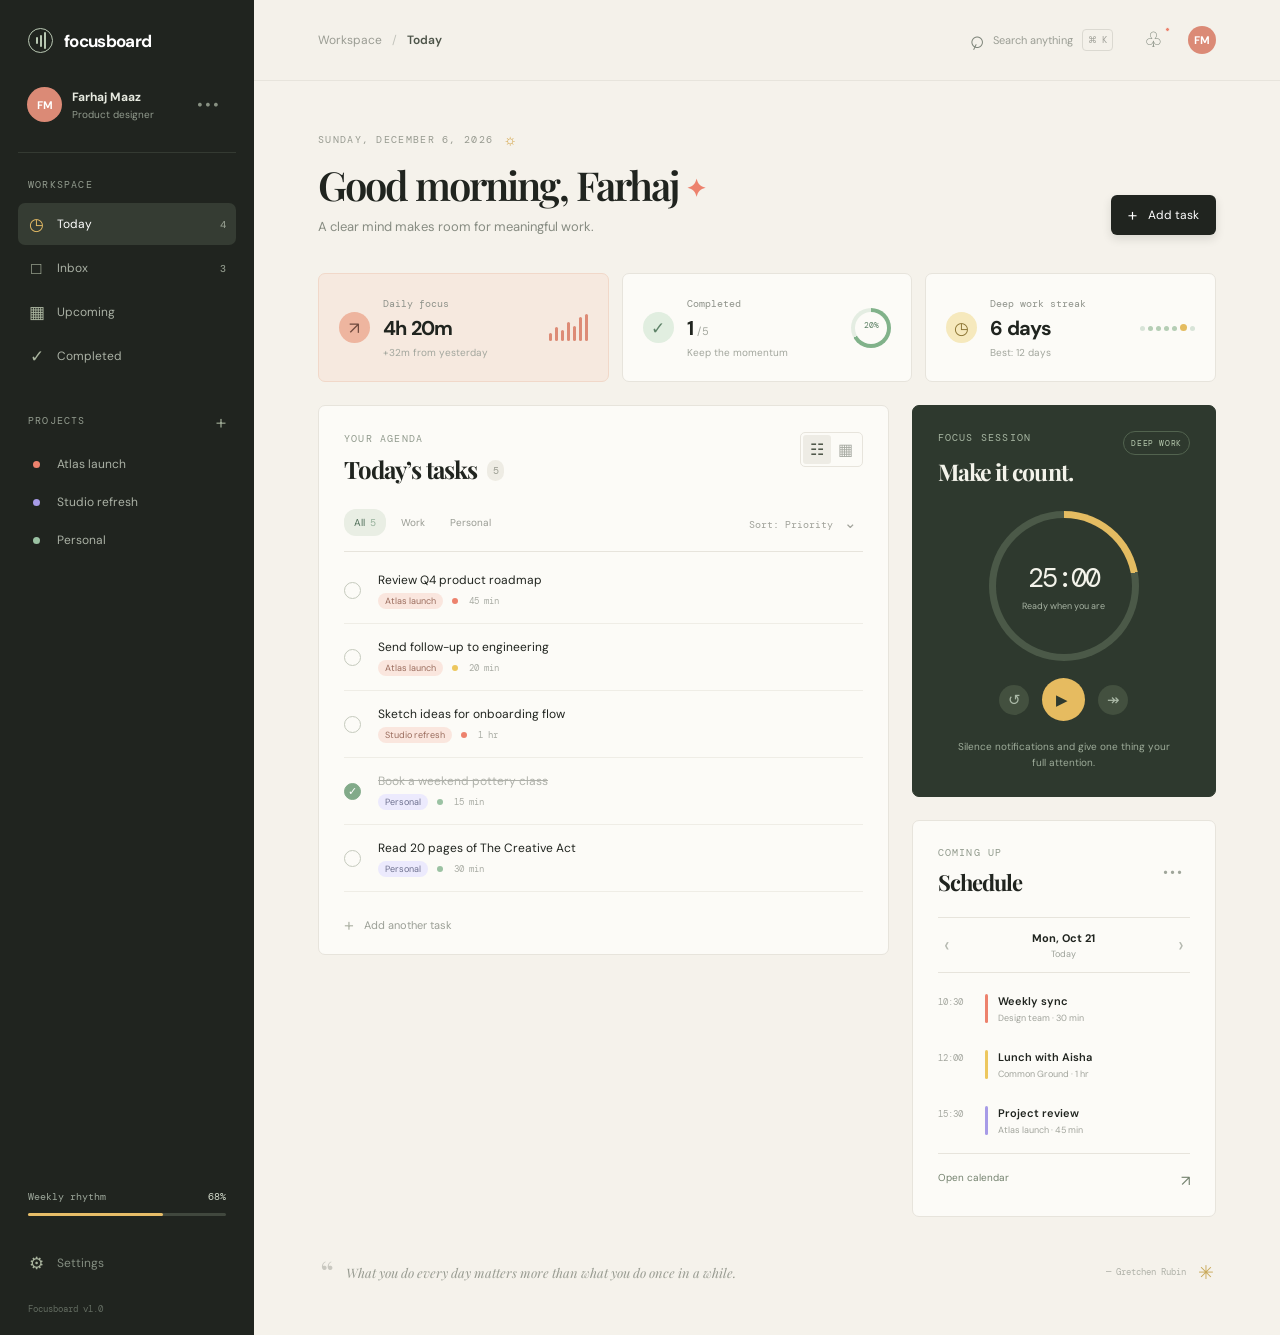
==== index.html @ 9047911c "Build Focusboard productivity dashboard" ====
<!doctype html>
<html lang="en">
  <head>
    <meta charset="UTF-8" />
    <meta name="viewport" content="width=device-width, initial-scale=1.0" />
    <meta name="theme-color" content="#f4f1ea" />
    <meta name="description" content="Focusboard — a calm, considered workspace for your day." />
    <title>Focusboard — Make space for good work</title>
    <link rel="preconnect" href="https://fonts.googleapis.com" />
    <link rel="preconnect" href="https://fonts.gstatic.com" crossorigin />
    <link href="https://fonts.googleapis.com/css2?family=DM+Mono:wght@400;500&family=DM+Sans:wght@400;500;600;700&family=Playfair+Display:wght@600;700&display=swap" rel="stylesheet" />
    <link rel="stylesheet" href="styles.css" />
  </head>
  <body>
    <div class="app-shell">
      <aside class="sidebar">
        <a class="brand" href="#today" aria-label="Focusboard home">
          <span class="brand-mark"><i></i><i></i><i></i></span>
          <span>focusboard</span>
        </a>

        <div class="profile-card">
          <div class="avatar">FM</div>
          <div>
            <strong>Farhaj Maaz</strong>
            <span>Product designer</span>
          </div>
          <button class="icon-button" aria-label="Open profile menu">•••</button>
        </div>

        <nav class="primary-nav" aria-label="Main navigation">
          <p class="eyebrow">Workspace</p>
          <a class="nav-link active" href="#today" data-view="today"><span class="nav-icon">◷</span> Today <b>5</b></a>
          <a class="nav-link" href="#inbox" data-view="inbox"><span class="nav-icon">□</span> Inbox <b>3</b></a>
          <a class="nav-link" href="#upcoming" data-view="upcoming"><span class="nav-icon">▦</span> Upcoming</a>
          <a class="nav-link" href="#completed" data-view="completed"><span class="nav-icon">✓</span> Completed</a>
        </nav>

        <nav class="primary-nav projects" aria-label="Projects">
          <div class="nav-heading"><p class="eyebrow">Projects</p><button class="text-button" id="new-project" aria-label="Add project">+</button></div>
          <a class="nav-link" href="#project/atlas"><span class="project-dot coral"></span> Atlas launch</a>
          <a class="nav-link" href="#project/studio"><span class="project-dot violet"></span> Studio refresh</a>
          <a class="nav-link" href="#project/personal"><span class="project-dot green"></span> Personal</a>
        </nav>

        <div class="sidebar-footer">
          <div class="weekly-progress"><span><span>Weekly rhythm</span><strong>68%</strong></span><div class="progress-track"><i style="width:68%"></i></div></div>
          <a class="nav-link muted-link" href="#settings"><span class="nav-icon">⚙</span> Settings</a>
          <span class="version">Focusboard v1.0</span>
        </div>
      </aside>

      <main class="main-content">
        <header class="topbar">
          <div class="breadcrumb"><span>Workspace</span><span class="slash">/</span><strong id="view-label">Today</strong></div>
          <div class="top-actions">
            <button class="search-trigger" id="search-trigger"><span>⌕</span><span class="search-label">Search anything</span><kbd>⌘ K</kbd></button>
            <button class="notification-button" aria-label="Notifications"><span class="notification-dot"></span>♧</button>
            <div class="mini-avatar">FM</div>
          </div>
        </header>

        <div class="content-wrap" id="today">
          <section class="welcome-row">
            <div>
              <p class="date-line" id="date-line">MONDAY, OCTOBER 21, 2024 <span class="sun">☼</span></p>
              <h1 id="greeting">Good morning, Farhaj<span class="wave">✦</span></h1>
              <p class="lede">A clear mind makes room for meaningful work.</p>
            </div>
            <button class="primary-button" id="add-task"><span>+</span> Add task</button>
          </section>

          <section class="stats-grid" aria-label="Daily overview">
            <article class="stat-card accent-card"><div class="stat-icon">↗</div><div><span>Daily focus</span><strong>4h 20m</strong><small>+32m from yesterday</small></div><div class="sparkline" aria-hidden="true"><i></i><i></i><i></i><i></i><i></i><i></i><i></i></div></article>
            <article class="stat-card"><div class="stat-icon soft">✓</div><div><span>Completed</span><strong id="completed-count">8 <em>/ 12</em></strong><small>Keep the momentum</small></div><div class="circle-progress"><span id="completion-percent">67%</span></div></article>
            <article class="stat-card"><div class="stat-icon soft yellow">◷</div><div><span>Deep work streak</span><strong>6 days</strong><small>Best: 12 days</small></div><div class="streak-dots"><i></i><i></i><i></i><i></i><i></i><i class="today-dot"></i><i></i></div></article>
          </section>

          <div class="dashboard-grid">
            <section class="tasks-section panel" aria-labelledby="tasks-title">
              <div class="section-heading"><div><p class="eyebrow">Your agenda</p><h2 id="tasks-title">Today’s tasks <span id="task-total">5</span></h2></div><div class="view-switcher"><button class="view-button active" aria-label="List view">☷</button><button class="view-button" aria-label="Board view">▦</button></div></div>
              <div class="task-toolbar"><div class="filter-pills"><button class="filter-pill active" data-filter="all">All <span>5</span></button><button class="filter-pill" data-filter="work">Work</button><button class="filter-pill" data-filter="personal">Personal</button></div><button class="sort-button" id="sort-tasks">Sort: Priority <span>⌄</span></button></div>
              <div class="task-list" id="task-list"></div>
              <button class="add-inline" id="add-inline"><span>+</span> Add another task</button>
            </section>

            <aside class="right-rail">
              <section class="focus-card panel">
                <div class="focus-top"><div><p class="eyebrow">Focus session</p><h2>Make it count.</h2></div><span class="focus-badge">Deep work</span></div>
                <div class="timer-ring"><div class="timer-inner"><strong id="timer-display">25:00</strong><span id="timer-status">Ready when you are</span></div></div>
                <div class="timer-controls"><button class="timer-button" id="reset-timer" aria-label="Reset timer">↺</button><button class="timer-button play" id="start-timer" aria-label="Start focus session">▶</button><button class="timer-button" id="skip-timer" aria-label="Skip session">↠</button></div>
                <p class="focus-note">Silence notifications and give one thing your full attention.</p>
              </section>

              <section class="schedule-card panel"><div class="section-heading compact"><div><p class="eyebrow">Coming up</p><h2>Schedule</h2></div><button class="more-button" aria-label="More schedule options">•••</button></div><div class="schedule-date"><button aria-label="Previous day">‹</button><div><strong>Mon, Oct 21</strong><span>Today</span></div><button aria-label="Next day">›</button></div><div class="schedule-list"><div class="schedule-item"><span class="time">10:30</span><div class="schedule-line coral-line"></div><div><strong>Weekly sync</strong><span>Design team · 30 min</span></div></div><div class="schedule-item"><span class="time">12:00</span><div class="schedule-line yellow-line"></div><div><strong>Lunch with Aisha</strong><span>Common Ground · 1 hr</span></div></div><div class="schedule-item"><span class="time">15:30</span><div class="schedule-line violet-line"></div><div><strong>Project review</strong><span>Atlas launch · 45 min</span></div></div></div><button class="calendar-link" id="open-calendar">Open calendar <span>↗</span></button></section>
            </aside>
          </div>

          <section class="quote-strip"><span class="quote-mark">“</span><p>What you do every day matters more than what you do once in a while.</p><span class="quote-author">— Gretchen Rubin</span><span class="quote-leaf">✳</span></section>
        </div>
      </main>
    </div>

    <div class="modal-backdrop" id="task-modal" aria-hidden="true"><div class="modal" role="dialog" aria-modal="true" aria-labelledby="modal-title"><button class="close-modal" id="close-modal" aria-label="Close">×</button><p class="eyebrow">New item</p><h2 id="modal-title">Add a task to your day.</h2><form id="task-form"><label>Task name<input id="task-name" name="name" placeholder="What needs your attention?" required maxlength="80" /></label><div class="form-row"><label>Project<select id="task-project" name="project"><option value="work">Work</option><option value="personal">Personal</option></select></label><label>Priority<select id="task-priority" name="priority"><option value="high">High</option><option value="medium" selected>Medium</option><option value="low">Low</option></select></label></div><label>Time estimate<select id="task-time" name="time"><option value="15 min">15 min</option><option value="30 min" selected>30 min</option><option value="1 hr">1 hr</option><option value="2 hr">2 hr</option></select></label><button class="primary-button full-width" type="submit">Add to today <span>→</span></button></form></div></div>
    <div class="toast" id="toast" role="status"></div>
    <script src="app.js"></script>
  </body>
</html>
---- styles.css ----
:root{--ink:#20241f;--muted:#7d8278;--muted-dark:#626a5f;--paper:#f5f2eb;--panel:#fcfbf7;--line:#e7e4dc;--coral:#ed826d;--coral-deep:#d86d5b;--yellow:#edc75e;--violet:#a79be7;--green:#9bc2a3;--shadow:0 20px 55px rgba(56,52,42,.06);--sans:'DM Sans',sans-serif;--mono:'DM Mono',monospace;--serif:'Playfair Display',serif}*{box-sizing:border-box}html{scroll-behavior:smooth}body{margin:0;background:var(--paper);color:var(--ink);font-family:var(--sans);font-size:14px}button,a,input,select{font:inherit}button{border:0;cursor:pointer;color:inherit}a{text-decoration:none;color:inherit}.app-shell{display:flex;min-height:100vh}.sidebar{width:254px;flex-shrink:0;background:#20241f;color:#e8ebe1;padding:28px 18px 20px;display:flex;flex-direction:column;min-height:100vh}.brand{display:flex;align-items:center;gap:11px;color:#fff;font-weight:700;font-size:17px;letter-spacing:-.04em;padding:0 10px;margin-bottom:34px}.brand-mark{width:25px;height:25px;border:1.5px solid #b8c7b2;border-radius:50%;display:flex;align-items:center;justify-content:center;gap:2px}.brand-mark i{display:block;width:2px;border-radius:2px;background:#b8c7b2}.brand-mark i:nth-child(1){height:7px}.brand-mark i:nth-child(2){height:12px}.brand-mark i:nth-child(3){height:17px}.profile-card{display:flex;align-items:center;gap:10px;padding:0 9px 30px;border-bottom:1px solid #343a32}.avatar,.mini-avatar{display:grid;place-items:center;border-radius:50%;background:#db8a76;color:#fff;font-size:11px;font-weight:700}.avatar{width:35px;height:35px}.profile-card strong{display:block;font-size:12px}.profile-card span{display:block;color:#929b8e;font-size:10px;margin-top:3px}.icon-button{margin-left:auto;background:none;color:#889182;font-size:16px;letter-spacing:2px;padding:6px}.primary-nav{padding:25px 0 0}.eyebrow{font-family:var(--mono);font-size:10px;letter-spacing:.12em;text-transform:uppercase;color:#929b8e;margin:0 10px 12px}.nav-link{display:flex;align-items:center;gap:12px;color:#aab1a5;font-size:12px;padding:10px 10px;border-radius:7px;margin:2px 0}.nav-link:hover{background:#2b302a;color:#fff}.nav-link.active{color:#fff;background:#353c33}.nav-link b{font-size:10px;font-weight:500;margin-left:auto;color:#939c8e}.nav-icon{width:17px;text-align:center;color:#aab59f;font-size:17px}.nav-link.active .nav-icon{color:#e5bb65}.projects{padding-top:30px}.nav-heading{display:flex;align-items:center;justify-content:space-between}.nav-heading .eyebrow{margin-bottom:12px}.text-button{background:none;color:#99a691;font-size:20px;font-weight:300;padding:0 10px 9px}.project-dot{width:7px;height:7px;border-radius:50%;margin:0 5px;display:block}.coral{background:var(--coral)}.violet{background:var(--violet)}.green{background:var(--green)}.sidebar-footer{margin-top:auto}.weekly-progress{padding:17px 10px 24px}.weekly-progress>span{display:flex;justify-content:space-between;color:#9ca69a;font-family:var(--mono);font-size:10px;margin-bottom:10px}.weekly-progress strong{color:#d5ddcd;font-weight:400}.progress-track{height:3px;background:#41483e;border-radius:3px}.progress-track i{height:100%;display:block;background:#e7bd68;border-radius:3px}.muted-link{color:#838d80}.version{display:block;color:#636c61;font-family:var(--mono);font-size:9px;padding:17px 10px 0}.main-content{flex:1;min-width:0}.topbar{height:81px;display:flex;justify-content:space-between;align-items:center;padding:0 clamp(28px,5vw,74px);border-bottom:1px solid var(--line);background:rgba(245,242,235,.82)}.breadcrumb{font-size:12px;color:#9a9c93}.breadcrumb strong{color:#4d5449;font-weight:600}.slash{margin:0 10px;color:#c2c3bb}.top-actions{display:flex;gap:19px;align-items:center}.search-trigger{display:flex;align-items:center;gap:9px;background:transparent;color:#9b9e95;font-size:11px}.search-trigger>span:first-child{font-size:25px;line-height:0;transform:rotate(-20deg);color:#7d8479}.search-label{font-size:11px}.search-trigger kbd{font-family:var(--mono);font-size:9px;border:1px solid #dbd9d1;padding:4px 5px;border-radius:4px;color:#a0a199}.notification-button{font-size:21px;line-height:1;background:none;position:relative;color:#7b8478}.notification-dot{width:5px;height:5px;border-radius:50%;background:var(--coral);position:absolute;right:-1px;top:-2px;border:1px solid var(--paper)}.mini-avatar{width:28px;height:28px}.content-wrap{max-width:1280px;padding:48px clamp(28px,5vw,74px) 40px;margin:0 auto}.welcome-row{display:flex;justify-content:space-between;align-items:flex-end;margin-bottom:38px}.date-line{font-family:var(--mono);font-size:10px;letter-spacing:.13em;color:#989b91;margin:0 0 13px}.sun{font-size:16px;color:#d7ac57;vertical-align:-2px;margin-left:5px}.welcome-row h1{font-family:var(--serif);font-size:40px;line-height:1.1;letter-spacing:-.05em;margin:0;font-weight:600}.wave{font-family:var(--sans);font-size:24px;color:var(--coral);margin-left:8px;vertical-align:4px}.lede{font-size:13px;color:#878c82;margin:11px 0 0}.primary-button{display:flex;gap:11px;align-items:center;background:var(--ink);color:#fff;padding:12px 17px;border-radius:6px;font-size:12px;box-shadow:0 4px 10px rgba(32,36,31,.13);transition:transform .2s,background .2s}.primary-button:hover{background:#414a3d;transform:translateY(-1px)}.primary-button>span{font-size:18px;font-weight:300;line-height:10px}.stats-grid{display:grid;grid-template-columns:repeat(3,1fr);gap:13px;margin-bottom:23px}.stat-card{position:relative;display:flex;gap:13px;align-items:center;background:var(--panel);border:1px solid var(--line);min-height:109px;padding:20px;border-radius:7px;overflow:hidden}.accent-card{background:#f6e9df;border-color:#f1d8c9}.stat-icon{width:31px;height:31px;flex-shrink:0;display:grid;place-items:center;background:#eeb59f;border-radius:50%;font-size:17px;color:#714b3f}.stat-icon.soft{background:#e1eee0;color:#5e8368}.stat-icon.yellow{background:#f6e9bd;color:#8b7433}.stat-card span{display:block;font-family:var(--mono);font-size:10px;color:#8f938b;margin-bottom:5px}.stat-card strong{font-size:20px;letter-spacing:-.04em;display:block}.stat-card strong em{font-style:normal;font-size:11px;color:#a2a69d;font-weight:400}.stat-card small{display:block;font-size:10px;color:#a2a69d;margin-top:5px}.sparkline{display:flex;gap:3px;align-items:flex-end;height:27px;margin-left:auto}.sparkline i{width:3px;border-radius:4px;background:#dd8b76}.sparkline i:nth-child(1){height:8px}.sparkline i:nth-child(2){height:14px}.sparkline i:nth-child(3){height:11px}.sparkline i:nth-child(4){height:19px}.sparkline i:nth-child(5){height:15px}.sparkline i:nth-child(6){height:24px}.sparkline i:nth-child(7){height:27px}.circle-progress{margin-left:auto;width:40px;height:40px;border-radius:50%;background:conic-gradient(#81b28a 0 67%,#e4ede2 67%);display:grid;place-items:center}.circle-progress:after{content:'';width:32px;height:32px;position:absolute;background:var(--panel);border-radius:50%}.circle-progress span{font-family:var(--mono);font-size:8px;z-index:1;color:#5d8165}.streak-dots{display:flex;gap:3px;align-items:flex-end;margin-left:auto}.streak-dots i{width:5px;height:5px;background:#d8e4d8;border-radius:50%}.streak-dots i:nth-child(2),.streak-dots i:nth-child(3),.streak-dots i:nth-child(4),.streak-dots i:nth-child(5){background:#b5ceb5}.streak-dots .today-dot{width:7px;height:7px;background:#e4bc60}.dashboard-grid{display:grid;grid-template-columns:minmax(0,1.5fr) minmax(280px,.8fr);gap:23px;align-items:start}.panel{background:var(--panel);border:1px solid var(--line);border-radius:7px}.tasks-section{padding:26px 25px 17px}.section-heading{display:flex;align-items:flex-start;justify-content:space-between}.section-heading h2{font-family:var(--serif);font-size:24px;letter-spacing:-.04em;margin:0}.section-heading h2 span{font-family:var(--mono);font-size:10px;vertical-align:5px;background:#eeece4;border-radius:10px;padding:4px 6px;color:#9a9c91;font-weight:400;margin-left:4px}.section-heading .eyebrow{margin-left:0;margin-bottom:8px}.view-switcher{display:flex;border:1px solid var(--line);border-radius:5px;padding:2px}.view-button{font-size:16px;color:#a7aaa2;background:transparent;padding:4px 7px;border-radius:3px}.view-button.active{background:#eeece5;color:#50584b}.task-toolbar{display:flex;justify-content:space-between;align-items:center;padding:24px 0 15px;border-bottom:1px solid var(--line)}.filter-pills{display:flex;gap:5px}.filter-pill{font-size:10px;color:#999c94;background:transparent;border:1px solid transparent;border-radius:12px;padding:6px 9px}.filter-pill.active{background:#e9eee4;color:#53715b}.filter-pill span{margin-left:2px;color:#93ae98}.sort-button{background:transparent;color:#a0a29a;font-family:var(--mono);font-size:10px}.sort-button span{font-size:15px;margin-left:5px}.task-list{padding:5px 0}.task-row{display:grid;grid-template-columns:22px minmax(0,1fr) auto;gap:12px;align-items:center;min-height:67px;border-bottom:1px solid #efede6;animation:slide-in .25s ease both}.task-row.is-hidden{display:none}@keyframes slide-in{from{opacity:0;transform:translateY(4px)}to{opacity:1;transform:none}}.check-box{width:17px;height:17px;border:1px solid #c4c9bc;border-radius:50%;background:transparent;display:grid;place-items:center;color:transparent;font-size:11px;padding:0}.check-box:hover{border-color:#86a28b}.task-row.done .check-box{background:#82aa89;border-color:#82aa89;color:#fff}.task-row.done .task-name{text-decoration:line-through;color:#afb1aa}.task-name{font-size:12px;display:block;white-space:nowrap;overflow:hidden;text-overflow:ellipsis}.task-meta{display:flex;gap:9px;margin-top:5px;align-items:center}.task-meta span{font-family:var(--mono);font-size:9px;color:#aaaDA5}.task-meta .tag{font-family:var(--sans);border-radius:8px;padding:2px 7px;color:#9a6c5d;background:#fae6de}.task-meta .tag.personal{color:#6d708e;background:#eceafd}.priority{width:6px;height:6px;border-radius:50%;background:#d3d5cc;margin-right:2px}.priority.high{background:var(--coral)}.priority.medium{background:var(--yellow)}.priority.low{background:var(--green)}.task-arrow{color:#bbbdb5;font-size:17px;opacity:0;transition:opacity .2s}.task-row:hover .task-arrow{opacity:1}.add-inline{display:flex;align-items:center;gap:10px;background:none;color:#9b9f96;font-size:11px;padding:16px 0 0}.add-inline span{font-size:18px;color:#b5b9ad}.right-rail{display:flex;flex-direction:column;gap:23px}.focus-card{background:#2e392e;color:#f3f3ea;border-color:#2e392e;padding:25px}.focus-top{display:flex;justify-content:space-between;align-items:flex-start}.focus-card .eyebrow{color:#a7b6a2;margin-left:0}.focus-card h2{font-family:var(--serif);font-size:23px;letter-spacing:-.04em;margin:0}.focus-badge{font-family:var(--mono);font-size:8px;letter-spacing:.08em;text-transform:uppercase;color:#b6c9ae;border:1px solid #52634f;padding:6px 7px;border-radius:12px}.timer-ring{width:150px;height:150px;margin:24px auto 17px;border-radius:50%;background:conic-gradient(#e4bc62 0 22%,#4b5948 22%);display:grid;place-items:center;position:relative}.timer-ring:after{content:'';width:136px;height:136px;border-radius:50%;background:#2e392e;position:absolute}.timer-inner{position:relative;z-index:1;text-align:center}.timer-inner strong{display:block;font-family:var(--mono);font-size:27px;letter-spacing:-.06em;font-weight:400}.timer-inner span{display:block;color:#a7b3a3;font-size:9px;margin-top:5px}.timer-controls{display:flex;justify-content:center;align-items:center;gap:13px}.timer-button{width:30px;height:30px;border-radius:50%;background:#43503f;color:#abb9a7;font-size:15px}.timer-button.play{width:43px;height:43px;background:#e6bb60;color:#2e392e;font-size:15px;padding-left:3px}.timer-button:hover{background:#5b6d57}.timer-button.play:hover{background:#f2ca70}.focus-note{text-align:center;color:#9eac9a;font-size:10px;line-height:1.6;margin:18px 12px 0}.schedule-card{padding:25px}.section-heading.compact{align-items:center}.section-heading.compact h2{font-size:22px}.more-button{background:none;color:#9fa59a;letter-spacing:2px}.schedule-date{display:flex;justify-content:space-between;align-items:center;border-top:1px solid var(--line);border-bottom:1px solid var(--line);margin:20px 0 5px;padding:12px 0;text-align:center}.schedule-date button{background:none;color:#b5b9b0;font-size:21px}.schedule-date strong{display:block;font-size:11px}.schedule-date span{display:block;color:#9ca199;font-size:9px;margin-top:3px}.schedule-list{padding-top:3px}.schedule-item{display:grid;grid-template-columns:37px 3px 1fr;gap:10px;align-items:start;padding:13px 0}.time{font-family:var(--mono);font-size:9px;color:#a5a8a0;padding-top:2px}.schedule-line{width:3px;height:29px;border-radius:3px}.coral-line{background:var(--coral)}.yellow-line{background:var(--yellow)}.violet-line{background:var(--violet)}.schedule-item strong{display:block;font-size:11px;font-weight:600}.schedule-item span:not(.time){display:block;color:#a1a49c;font-size:9px;margin-top:4px}.calendar-link{width:100%;border-top:1px solid var(--line);background:none;text-align:left;color:#73816e;font-size:10px;padding:17px 0 0;margin-top:4px}.calendar-link span{float:right;font-size:15px}.quote-strip{display:flex;align-items:center;gap:12px;margin:32px 2px 0;color:#989b91}.quote-mark{font-family:var(--serif);font-size:34px;color:#c9c8c0}.quote-strip p{font-family:var(--serif);font-size:13px;margin:0;font-style:italic}.quote-author{font-family:var(--mono);font-size:9px;color:#b0b2a9;margin-left:auto}.quote-leaf{color:#c9a95a;font-size:19px}.modal-backdrop{position:fixed;inset:0;background:rgba(25,29,24,.38);backdrop-filter:blur(3px);z-index:5;display:grid;place-items:center;opacity:0;visibility:hidden;transition:opacity .2s,visibility .2s}.modal-backdrop.open{opacity:1;visibility:visible}.modal{width:min(460px,calc(100% - 32px));background:var(--panel);padding:30px;border-radius:9px;box-shadow:0 20px 80px rgba(20,25,20,.2);position:relative;transform:translateY(10px);transition:transform .2s}.open .modal{transform:none}.modal h2{font-family:var(--serif);font-size:26px;letter-spacing:-.04em;margin:3px 0 23px}.modal .eyebrow{margin-left:0;margin-bottom:6px;color:#8e988b}.close-modal{position:absolute;right:19px;top:16px;background:none;color:#999d94;font-size:24px}.modal label{display:block;color:#7e8479;font-family:var(--mono);font-size:10px;margin-bottom:14px}.modal input,.modal select{display:block;width:100%;border:1px solid var(--line);background:#f7f6f1;color:var(--ink);border-radius:5px;padding:11px 12px;margin-top:7px;outline:0;font-family:var(--sans);font-size:12px}.modal input:focus,.modal select:focus{border-color:#a8b6a2;box-shadow:0 0 0 3px #e7eee5}.form-row{display:grid;grid-template-columns:1fr 1fr;gap:12px}.full-width{width:100%;justify-content:center;margin-top:9px}.toast{position:fixed;right:24px;bottom:24px;background:#2e392e;color:#fff;padding:12px 16px;border-radius:6px;font-size:11px;box-shadow:0 7px 30px rgba(30,35,30,.2);transform:translateY(20px);opacity:0;pointer-events:none;transition:all .25s;z-index:8}.toast.show{opacity:1;transform:none}@media(max-width:1050px){.sidebar{width:218px}.stats-grid{grid-template-columns:1fr 1fr}.stats-grid .stat-card:last-child{grid-column:span 2}.dashboard-grid{grid-template-columns:1fr}.right-rail{display:grid;grid-template-columns:1fr 1fr}.focus-note{max-width:250px;margin-left:auto;margin-right:auto}}@media(max-width:720px){.app-shell{display:block}.sidebar{width:100%;min-height:auto;height:auto;padding:18px 18px 12px;display:block}.brand{margin-bottom:18px}.profile-card,.sidebar-footer,.projects,.primary-nav .eyebrow{display:none}.primary-nav{padding:0;display:flex;gap:4px;overflow:auto}.nav-link{white-space:nowrap;padding:8px 10px;margin:0}.primary-nav .nav-link{flex:0 0 auto}.topbar{height:62px;padding:0 18px}.search-label,.search-trigger kbd{display:none}.content-wrap{padding:29px 18px}.welcome-row{display:block;margin-bottom:29px}.welcome-row h1{font-size:33px}.welcome-row .primary-button{margin-top:22px}.stats-grid{grid-template-columns:1fr}.stats-grid .stat-card:last-child{grid-column:auto}.dashboard-grid{display:block}.right-rail{display:block;margin-top:18px}.focus-card{margin-bottom:18px}.quote-strip{display:none}.tasks-section{padding:21px 17px}.task-toolbar{align-items:flex-start;gap:12px;flex-direction:column}.sort-button{display:none}.filter-pills{width:100%;justify-content:space-between}.filter-pill{padding-left:7px;padding-right:7px}.stat-card{min-height:96px}.breadcrumb span:first-child,.slash{display:none}}
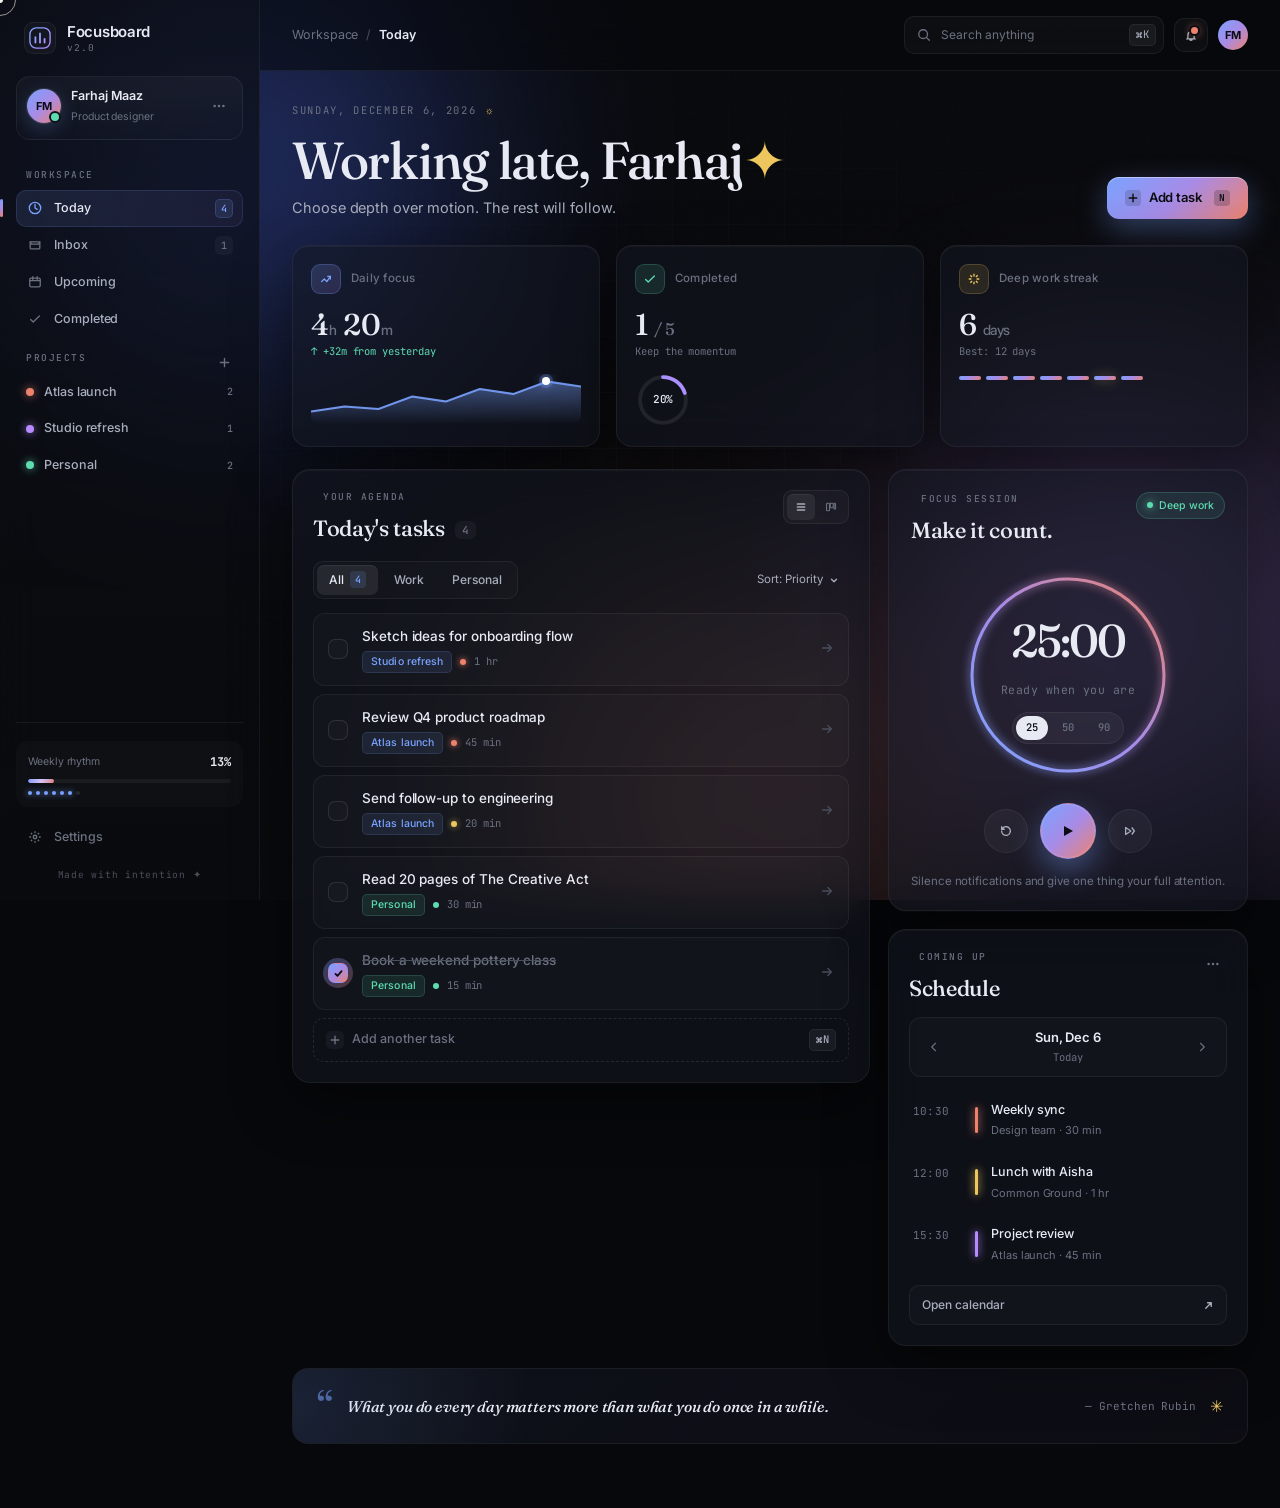
==== commit 31f721b5: "Rebuild Focusboard as a dark-glass, motion-rich dashboard - New visual system: deep ink background, " ====
--- a/index.html
+++ b/index.html
@@ -2,107 +2,427 @@
 <html lang="en">
   <head>
     <meta charset="UTF-8" />
-    <meta name="viewport" content="width=device-width, initial-scale=1.0" />
-    <meta name="theme-color" content="#f4f1ea" />
+    <meta name="viewport" content="width=device-width, initial-scale=1.0, viewport-fit=cover" />
+    <meta name="theme-color" content="#0a0c10" />
+    <meta name="color-scheme" content="dark" />
     <meta name="description" content="Focusboard — a calm, considered workspace for your day." />
     <title>Focusboard — Make space for good work</title>
+
+    <link rel="icon" type="image/svg+xml" href="data:image/svg+xml;utf8,<svg xmlns='http://www.w3.org/2000/svg' viewBox='0 0 32 32'><defs><linearGradient id='g' x1='0' x2='1' y1='0' y2='1'><stop offset='0' stop-color='%237aa2ff'/><stop offset='1' stop-color='%23b78bff'/></linearGradient></defs><rect width='32' height='32' rx='8' fill='%230b0d12'/><path d='M9 20 L9 12 M16 20 L16 8 M23 20 L23 14' stroke='url(%23g)' stroke-width='2.5' stroke-linecap='round'/></svg>" />
+
     <link rel="preconnect" href="https://fonts.googleapis.com" />
     <link rel="preconnect" href="https://fonts.gstatic.com" crossorigin />
-    <link href="https://fonts.googleapis.com/css2?family=DM+Mono:wght@400;500&family=DM+Sans:wght@400;500;600;700&family=Playfair+Display:wght@600;700&display=swap" rel="stylesheet" />
+    <link href="https://fonts.googleapis.com/css2?family=Inter:wght@400;500;600;700&family=JetBrains+Mono:wght@400;500&family=Fraunces:opsz,wght@9..144,400;9..144,500;9..144,600&display=swap" rel="stylesheet" />
+
     <link rel="stylesheet" href="styles.css" />
   </head>
   <body>
-    <div class="app-shell">
-      <aside class="sidebar">
-        <a class="brand" href="#today" aria-label="Focusboard home">
-          <span class="brand-mark"><i></i><i></i><i></i></span>
-          <span>focusboard</span>
+    <div class="ambient" aria-hidden="true">
+      <div class="ambient__orb ambient__orb--a"></div>
+      <div class="ambient__orb ambient__orb--b"></div>
+      <div class="ambient__orb ambient__orb--c"></div>
+      <div class="ambient__grid"></div>
+      <div class="ambient__noise"></div>
+    </div>
+
+    <div class="app-shell" id="app-shell">
+      <aside class="sidebar" aria-label="Primary">
+        <a class="brand" href="#today" data-nav>
+          <span class="brand-mark" aria-hidden="true">
+            <svg viewBox="0 0 24 24" width="22" height="22" fill="none">
+              <defs>
+                <linearGradient id="bg" x1="0" x2="1" y1="0" y2="1">
+                  <stop offset="0" stop-color="#7aa2ff" />
+                  <stop offset="1" stop-color="#b78bff" />
+                </linearGradient>
+              </defs>
+              <rect x="1" y="1" width="22" height="22" rx="7" stroke="url(#bg)" stroke-width="1.5" />
+              <path d="M7 17 L7 11 M12 17 L12 7 M17 17 L17 13" stroke="url(#bg)" stroke-width="2" stroke-linecap="round" />
+            </svg>
+          </span>
+          <span class="brand-text">
+            <strong>Focusboard</strong>
+            <em>v2.0</em>
+          </span>
         </a>
 
-        <div class="profile-card">
-          <div class="avatar">FM</div>
-          <div>
+        <div class="profile-card" data-magnetic>
+          <div class="avatar"><span>FM</span></div>
+          <div class="profile-meta">
             <strong>Farhaj Maaz</strong>
             <span>Product designer</span>
           </div>
-          <button class="icon-button" aria-label="Open profile menu">•••</button>
+          <button class="icon-button" aria-label="Open profile menu">
+            <svg viewBox="0 0 16 16" width="14" height="14" fill="currentColor"><circle cx="3" cy="8" r="1.5"/><circle cx="8" cy="8" r="1.5"/><circle cx="13" cy="8" r="1.5"/></svg>
+          </button>
         </div>
 
-        <nav class="primary-nav" aria-label="Main navigation">
+        <nav class="primary-nav" aria-label="Main">
           <p class="eyebrow">Workspace</p>
-          <a class="nav-link active" href="#today" data-view="today"><span class="nav-icon">◷</span> Today <b>5</b></a>
-          <a class="nav-link" href="#inbox" data-view="inbox"><span class="nav-icon">□</span> Inbox <b>3</b></a>
-          <a class="nav-link" href="#upcoming" data-view="upcoming"><span class="nav-icon">▦</span> Upcoming</a>
-          <a class="nav-link" href="#completed" data-view="completed"><span class="nav-icon">✓</span> Completed</a>
+          <a class="nav-link is-active" href="#today" data-nav data-view="today">
+            <span class="nav-icon">
+              <svg viewBox="0 0 16 16" width="14" height="14" fill="none" stroke="currentColor" stroke-width="1.5"><circle cx="8" cy="8" r="6.5"/><path d="M8 4v4l2.5 1.5" stroke-linecap="round"/></svg>
+            </span>
+            <span class="nav-label">Today</span>
+            <b class="nav-count" id="nav-today">5</b>
+          </a>
+          <a class="nav-link" href="#inbox" data-nav data-view="inbox">
+            <span class="nav-icon">
+              <svg viewBox="0 0 16 16" width="14" height="14" fill="none" stroke="currentColor" stroke-width="1.5"><path d="M2.5 4.5h11v7a1 1 0 0 1-1 1h-9a1 1 0 0 1-1-1z"/><path d="M2.5 4.5l1.6 2.5h7.8l1.6-2.5"/></svg>
+            </span>
+            <span class="nav-label">Inbox</span>
+            <b class="nav-count" id="nav-inbox">3</b>
+          </a>
+          <a class="nav-link" href="#upcoming" data-nav data-view="upcoming">
+            <span class="nav-icon">
+              <svg viewBox="0 0 16 16" width="14" height="14" fill="none" stroke="currentColor" stroke-width="1.5"><rect x="2" y="3.5" width="12" height="10" rx="1.5"/><path d="M2 6.5h12M5.5 2v3M10.5 2v3" stroke-linecap="round"/></svg>
+            </span>
+            <span class="nav-label">Upcoming</span>
+          </a>
+          <a class="nav-link" href="#completed" data-nav data-view="completed">
+            <span class="nav-icon">
+              <svg viewBox="0 0 16 16" width="14" height="14" fill="none" stroke="currentColor" stroke-width="1.5"><path d="M3 8.5l3 3 7-7" stroke-linecap="round" stroke-linejoin="round"/></svg>
+            </span>
+            <span class="nav-label">Completed</span>
+          </a>
         </nav>
 
-        <nav class="primary-nav projects" aria-label="Projects">
-          <div class="nav-heading"><p class="eyebrow">Projects</p><button class="text-button" id="new-project" aria-label="Add project">+</button></div>
-          <a class="nav-link" href="#project/atlas"><span class="project-dot coral"></span> Atlas launch</a>
-          <a class="nav-link" href="#project/studio"><span class="project-dot violet"></span> Studio refresh</a>
-          <a class="nav-link" href="#project/personal"><span class="project-dot green"></span> Personal</a>
+        <nav class="primary-nav projects" aria-label="Projects" id="projects-nav">
+          <div class="nav-heading">
+            <p class="eyebrow">Projects</p>
+            <button class="text-button" id="new-project" aria-label="Add project">
+              <svg viewBox="0 0 12 12" width="11" height="11" fill="none" stroke="currentColor" stroke-width="1.5"><path d="M6 1.5v9M1.5 6h9" stroke-linecap="round"/></svg>
+            </button>
+          </div>
         </nav>
 
         <div class="sidebar-footer">
-          <div class="weekly-progress"><span><span>Weekly rhythm</span><strong>68%</strong></span><div class="progress-track"><i style="width:68%"></i></div></div>
-          <a class="nav-link muted-link" href="#settings"><span class="nav-icon">⚙</span> Settings</a>
-          <span class="version">Focusboard v1.0</span>
+          <div class="weekly-progress">
+            <div class="weekly-progress__head"><span>Weekly rhythm</span><strong id="weekly-percent">68%</strong></div>
+            <div class="progress-track"><i id="weekly-bar" style="--p:68%"></i></div>
+            <div class="weekly-progress__foot">
+              <span class="dot dot--on"></span><span class="dot dot--on"></span><span class="dot dot--on"></span><span class="dot dot--on"></span><span class="dot dot--on"></span><span class="dot dot--on"></span><span class="dot"></span>
+            </div>
+          </div>
+          <a class="nav-link muted-link" href="#settings" data-nav>
+            <span class="nav-icon">
+              <svg viewBox="0 0 16 16" width="14" height="14" fill="none" stroke="currentColor" stroke-width="1.5"><circle cx="8" cy="8" r="2"/><path d="M8 1.5v2M8 12.5v2M14.5 8h-2M3.5 8h-2M12.6 3.4l-1.4 1.4M4.8 11.2l-1.4 1.4M12.6 12.6l-1.4-1.4M4.8 4.8L3.4 3.4"/></svg>
+            </span>
+            <span class="nav-label">Settings</span>
+          </a>
+          <span class="version">Made with intention ✦</span>
         </div>
       </aside>
 
       <main class="main-content">
         <header class="topbar">
-          <div class="breadcrumb"><span>Workspace</span><span class="slash">/</span><strong id="view-label">Today</strong></div>
+          <div class="breadcrumb">
+            <span>Workspace</span>
+            <span class="slash">/</span>
+            <strong id="view-label">Today</strong>
+          </div>
           <div class="top-actions">
-            <button class="search-trigger" id="search-trigger"><span>⌕</span><span class="search-label">Search anything</span><kbd>⌘ K</kbd></button>
-            <button class="notification-button" aria-label="Notifications"><span class="notification-dot"></span>♧</button>
-            <div class="mini-avatar">FM</div>
+            <button class="search-trigger" id="search-trigger" data-magnetic>
+              <svg viewBox="0 0 16 16" width="14" height="14" fill="none" stroke="currentColor" stroke-width="1.5"><circle cx="7" cy="7" r="5"/><path d="M11 11l3 3" stroke-linecap="round"/></svg>
+              <span class="search-label">Search anything</span>
+              <kbd>⌘K</kbd>
+            </button>
+            <button class="notification-button" aria-label="Notifications" data-magnetic>
+              <span class="notification-dot"></span>
+              <svg viewBox="0 0 16 16" width="14" height="14" fill="none" stroke="currentColor" stroke-width="1.5"><path d="M3.5 12.5h9l-1-1.5V8a3.5 3.5 0 1 0-7 0v3zM6.5 12.5a1.5 1.5 0 0 0 3 0"/></svg>
+            </button>
+            <div class="mini-avatar" data-magnetic><span>FM</span></div>
           </div>
         </header>
 
-        <div class="content-wrap" id="today">
-          <section class="welcome-row">
+        <div class="content-wrap" id="content-wrap">
+          <section class="welcome-row reveal" data-reveal="0">
             <div>
               <p class="date-line" id="date-line">MONDAY, OCTOBER 21, 2024 <span class="sun">☼</span></p>
               <h1 id="greeting">Good morning, Farhaj<span class="wave">✦</span></h1>
-              <p class="lede">A clear mind makes room for meaningful work.</p>
+              <p class="lede" id="lede">A clear mind makes room for meaningful work.</p>
             </div>
-            <button class="primary-button" id="add-task"><span>+</span> Add task</button>
+            <button class="primary-button" id="add-task" data-magnetic>
+              <span class="plus">
+                <svg viewBox="0 0 12 12" width="10" height="10" fill="none" stroke="currentColor" stroke-width="1.7"><path d="M6 1.5v9M1.5 6h9" stroke-linecap="round"/></svg>
+              </span>
+              Add task
+              <span class="primary-button__kbd">N</span>
+            </button>
           </section>
 
           <section class="stats-grid" aria-label="Daily overview">
-            <article class="stat-card accent-card"><div class="stat-icon">↗</div><div><span>Daily focus</span><strong>4h 20m</strong><small>+32m from yesterday</small></div><div class="sparkline" aria-hidden="true"><i></i><i></i><i></i><i></i><i></i><i></i><i></i></div></article>
-            <article class="stat-card"><div class="stat-icon soft">✓</div><div><span>Completed</span><strong id="completed-count">8 <em>/ 12</em></strong><small>Keep the momentum</small></div><div class="circle-progress"><span id="completion-percent">67%</span></div></article>
-            <article class="stat-card"><div class="stat-icon soft yellow">◷</div><div><span>Deep work streak</span><strong>6 days</strong><small>Best: 12 days</small></div><div class="streak-dots"><i></i><i></i><i></i><i></i><i></i><i class="today-dot"></i><i></i></div></article>
+            <article class="stat-card reveal" data-reveal="1" data-magnetic>
+              <div class="stat-head">
+                <div class="stat-icon accent">
+                  <svg viewBox="0 0 16 16" width="14" height="14" fill="none" stroke="currentColor" stroke-width="1.5"><path d="M3 11l3-3 3 3 4-6" stroke-linecap="round" stroke-linejoin="round"/><path d="M10 5h3v3" stroke-linecap="round" stroke-linejoin="round"/></svg>
+                </div>
+                <span class="stat-label">Daily focus</span>
+              </div>
+              <div class="stat-value">
+                <strong>4<small>h</small> 20<small>m</small></strong>
+                <small class="trend up">+32m from yesterday</small>
+              </div>
+              <div class="sparkline" aria-hidden="true">
+                <svg viewBox="0 0 120 40" preserveAspectRatio="none">
+                  <defs>
+                    <linearGradient id="sparkGrad" x1="0" x2="0" y1="0" y2="1">
+                      <stop offset="0" stop-color="rgba(122,162,255,.45)" />
+                      <stop offset="1" stop-color="rgba(122,162,255,0)" />
+                    </linearGradient>
+                  </defs>
+                  <path d="M0 30 L15 26 L30 28 L45 18 L60 22 L75 12 L90 16 L105 6 L120 10 L120 40 L0 40 Z" fill="url(#sparkGrad)" />
+                  <path d="M0 30 L15 26 L30 28 L45 18 L60 22 L75 12 L90 16 L105 6 L120 10" stroke="rgba(122,162,255,.9)" stroke-width="1.5" fill="none" stroke-linecap="round" stroke-linejoin="round" />
+                </svg>
+                <span class="sparkline__dot" style="--x: 87%; --y: 15%"></span>
+              </div>
+            </article>
+
+            <article class="stat-card reveal" data-reveal="2" data-magnetic>
+              <div class="stat-head">
+                <div class="stat-icon soft-green">
+                  <svg viewBox="0 0 16 16" width="14" height="14" fill="none" stroke="currentColor" stroke-width="1.5"><path d="M3 8.5l3 3 7-7" stroke-linecap="round" stroke-linejoin="round"/></svg>
+                </div>
+                <span class="stat-label">Completed</span>
+              </div>
+              <div class="stat-value">
+                <strong><span id="completed-count">8</span> <em>/ <span id="total-count">12</span></em></strong>
+                <small class="trend">Keep the momentum</small>
+              </div>
+              <div class="circle-progress" aria-hidden="true">
+                <svg viewBox="0 0 44 44">
+                  <circle cx="22" cy="22" r="18" stroke="rgba(255,255,255,.08)" stroke-width="3" fill="none" />
+                  <circle id="ring-progress" cx="22" cy="22" r="18" stroke="url(#ringGrad)" stroke-width="3" fill="none" stroke-linecap="round" transform="rotate(-90 22 22)" pathLength="100" stroke-dasharray="100" stroke-dashoffset="33" />
+                  <defs>
+                    <linearGradient id="ringGrad" x1="0" x2="1" y1="0" y2="1">
+                      <stop offset="0" stop-color="#7aa2ff" />
+                      <stop offset="1" stop-color="#b78bff" />
+                    </linearGradient>
+                  </defs>
+                </svg>
+                <span id="completion-percent">67%</span>
+              </div>
+            </article>
+
+            <article class="stat-card reveal" data-reveal="3" data-magnetic>
+              <div class="stat-head">
+                <div class="stat-icon soft-yellow">
+                  <svg viewBox="0 0 16 16" width="14" height="14" fill="none" stroke="currentColor" stroke-width="1.5"><path d="M8 2v3M8 11v3M2 8h3M11 8h3M3.8 3.8l2 2M10.2 10.2l2 2M3.8 12.2l2-2M10.2 5.8l2-2"/></svg>
+                </div>
+                <span class="stat-label">Deep work streak</span>
+              </div>
+              <div class="stat-value">
+                <strong>6 <small>days</small></strong>
+                <small class="trend">Best: 12 days</small>
+              </div>
+              <div class="streak-dots" id="streak-dots">
+                <i></i><i></i><i></i><i></i><i></i><i class="today-dot"></i><i></i>
+              </div>
+            </article>
           </section>
 
           <div class="dashboard-grid">
-            <section class="tasks-section panel" aria-labelledby="tasks-title">
-              <div class="section-heading"><div><p class="eyebrow">Your agenda</p><h2 id="tasks-title">Today’s tasks <span id="task-total">5</span></h2></div><div class="view-switcher"><button class="view-button active" aria-label="List view">☷</button><button class="view-button" aria-label="Board view">▦</button></div></div>
-              <div class="task-toolbar"><div class="filter-pills"><button class="filter-pill active" data-filter="all">All <span>5</span></button><button class="filter-pill" data-filter="work">Work</button><button class="filter-pill" data-filter="personal">Personal</button></div><button class="sort-button" id="sort-tasks">Sort: Priority <span>⌄</span></button></div>
+            <section class="tasks-section panel reveal" data-reveal="4" aria-labelledby="tasks-title">
+              <div class="section-heading">
+                <div>
+                  <p class="eyebrow">Your agenda</p>
+                  <h2 id="tasks-title">Today's tasks <span class="h2-count" id="task-total">5</span></h2>
+                </div>
+                <div class="view-switcher" role="tablist">
+                  <button class="view-button is-active" aria-label="List view" data-view-mode="list" role="tab" aria-selected="true">
+                    <svg viewBox="0 0 16 16" width="12" height="12" fill="none" stroke="currentColor" stroke-width="1.5"><path d="M3 4h10M3 8h10M3 12h10" stroke-linecap="round"/></svg>
+                  </button>
+                  <button class="view-button" aria-label="Board view" data-view-mode="board" role="tab" aria-selected="false">
+                    <svg viewBox="0 0 16 16" width="12" height="12" fill="none" stroke="currentColor" stroke-width="1.5"><rect x="2" y="3" width="4" height="10" rx="1"/><rect x="7" y="3" width="4" height="6" rx="1"/><rect x="12" y="3" width="2" height="8" rx="1"/></svg>
+                  </button>
+                </div>
+              </div>
+              <div class="task-toolbar">
+                <div class="filter-pills" id="filter-pills">
+                  <button class="filter-pill is-active" data-filter="all">All <span>5</span></button>
+                  <button class="filter-pill" data-filter="work">Work</button>
+                  <button class="filter-pill" data-filter="personal">Personal</button>
+                </div>
+                <button class="sort-button" id="sort-tasks">
+                  <span>Sort: Priority</span>
+                  <svg viewBox="0 0 12 12" width="10" height="10" fill="none" stroke="currentColor" stroke-width="1.7"><path d="M3 5l3 3 3-3" stroke-linecap="round" stroke-linejoin="round"/></svg>
+                </button>
+              </div>
               <div class="task-list" id="task-list"></div>
-              <button class="add-inline" id="add-inline"><span>+</span> Add another task</button>
+              <button class="add-inline" id="add-inline">
+                <span class="add-inline__plus">
+                  <svg viewBox="0 0 12 12" width="10" height="10" fill="none" stroke="currentColor" stroke-width="1.7"><path d="M6 1.5v9M1.5 6h9" stroke-linecap="round"/></svg>
+                </span>
+                Add another task
+                <kbd>⌘N</kbd>
+              </button>
             </section>
 
             <aside class="right-rail">
-              <section class="focus-card panel">
-                <div class="focus-top"><div><p class="eyebrow">Focus session</p><h2>Make it count.</h2></div><span class="focus-badge">Deep work</span></div>
-                <div class="timer-ring"><div class="timer-inner"><strong id="timer-display">25:00</strong><span id="timer-status">Ready when you are</span></div></div>
-                <div class="timer-controls"><button class="timer-button" id="reset-timer" aria-label="Reset timer">↺</button><button class="timer-button play" id="start-timer" aria-label="Start focus session">▶</button><button class="timer-button" id="skip-timer" aria-label="Skip session">↠</button></div>
+              <section class="focus-card panel reveal" data-reveal="5">
+                <div class="focus-top">
+                  <div>
+                    <p class="eyebrow">Focus session</p>
+                    <h2>Make it count.</h2>
+                  </div>
+                  <span class="focus-badge"><i></i> Deep work</span>
+                </div>
+                <div class="timer-ring" id="timer-ring">
+                  <svg viewBox="0 0 220 220" class="timer-ring__svg">
+                    <defs>
+                      <linearGradient id="timerGrad" x1="0" x2="1" y1="0" y2="1">
+                        <stop offset="0" stop-color="#7aa2ff" />
+                        <stop offset="0.5" stop-color="#a78be7" />
+                        <stop offset="1" stop-color="#ed826d" />
+                      </linearGradient>
+                      <filter id="timerGlow"><feGaussianBlur stdDeviation="4" /></filter>
+                    </defs>
+                    <circle cx="110" cy="110" r="96" stroke="rgba(255,255,255,.06)" stroke-width="1.5" fill="none" />
+                    <circle id="timer-track" cx="110" cy="110" r="96" stroke="url(#timerGrad)" stroke-width="3" fill="none" stroke-linecap="round" pathLength="100" stroke-dasharray="100" stroke-dashoffset="0" transform="rotate(-90 110 110)" />
+                    <circle id="timer-glow" cx="110" cy="110" r="96" stroke="url(#timerGrad)" stroke-width="6" fill="none" stroke-linecap="round" pathLength="100" stroke-dasharray="100" stroke-dashoffset="0" transform="rotate(-90 110 110)" filter="url(#timerGlow)" opacity=".55" />
+                  </svg>
+                  <div class="timer-inner">
+                    <strong id="timer-display">25:00</strong>
+                    <span id="timer-status">Ready when you are</span>
+                    <div class="timer-mode" id="timer-mode">
+                      <button class="timer-mode__btn is-active" data-mode="25">25</button>
+                      <button class="timer-mode__btn" data-mode="50">50</button>
+                      <button class="timer-mode__btn" data-mode="90">90</button>
+                    </div>
+                  </div>
+                </div>
+                <div class="timer-controls">
+                  <button class="timer-button" id="reset-timer" aria-label="Reset timer" data-magnetic>
+                    <svg viewBox="0 0 16 16" width="14" height="14" fill="none" stroke="currentColor" stroke-width="1.5"><path d="M3 8a5 5 0 1 0 1.5-3.5L3 6M3 3v3h3" stroke-linecap="round" stroke-linejoin="round"/></svg>
+                  </button>
+                  <button class="timer-button play" id="start-timer" aria-label="Start focus session" data-magnetic>
+                    <span class="play-icon" id="play-icon">
+                      <svg viewBox="0 0 16 16" width="16" height="16" fill="currentColor"><path d="M4 3l9 5-9 5z"/></svg>
+                    </span>
+                  </button>
+                  <button class="timer-button" id="skip-timer" aria-label="Skip session" data-magnetic>
+                    <svg viewBox="0 0 16 16" width="14" height="14" fill="none" stroke="currentColor" stroke-width="1.5"><path d="M3 4l6 4-6 4zM10 4l3 4-3 4" stroke-linejoin="round"/></svg>
+                  </button>
+                </div>
                 <p class="focus-note">Silence notifications and give one thing your full attention.</p>
               </section>
 
-              <section class="schedule-card panel"><div class="section-heading compact"><div><p class="eyebrow">Coming up</p><h2>Schedule</h2></div><button class="more-button" aria-label="More schedule options">•••</button></div><div class="schedule-date"><button aria-label="Previous day">‹</button><div><strong>Mon, Oct 21</strong><span>Today</span></div><button aria-label="Next day">›</button></div><div class="schedule-list"><div class="schedule-item"><span class="time">10:30</span><div class="schedule-line coral-line"></div><div><strong>Weekly sync</strong><span>Design team · 30 min</span></div></div><div class="schedule-item"><span class="time">12:00</span><div class="schedule-line yellow-line"></div><div><strong>Lunch with Aisha</strong><span>Common Ground · 1 hr</span></div></div><div class="schedule-item"><span class="time">15:30</span><div class="schedule-line violet-line"></div><div><strong>Project review</strong><span>Atlas launch · 45 min</span></div></div></div><button class="calendar-link" id="open-calendar">Open calendar <span>↗</span></button></section>
+              <section class="schedule-card panel reveal" data-reveal="6">
+                <div class="section-heading compact">
+                  <div>
+                    <p class="eyebrow">Coming up</p>
+                    <h2>Schedule</h2>
+                  </div>
+                  <button class="more-button" aria-label="More schedule options" data-magnetic>
+                    <svg viewBox="0 0 16 16" width="14" height="14" fill="currentColor"><circle cx="3" cy="8" r="1.4"/><circle cx="8" cy="8" r="1.4"/><circle cx="13" cy="8" r="1.4"/></svg>
+                  </button>
+                </div>
+                <div class="schedule-date">
+                  <button aria-label="Previous day" data-magnetic>
+                    <svg viewBox="0 0 16 16" width="12" height="12" fill="none" stroke="currentColor" stroke-width="1.5"><path d="M10 3l-5 5 5 5" stroke-linecap="round" stroke-linejoin="round"/></svg>
+                  </button>
+                  <div>
+                    <strong id="schedule-date-strong">Mon, Oct 21</strong>
+                    <span>Today</span>
+                  </div>
+                  <button aria-label="Next day" data-magnetic>
+                    <svg viewBox="0 0 16 16" width="12" height="12" fill="none" stroke="currentColor" stroke-width="1.5"><path d="M6 3l5 5-5 5" stroke-linecap="round" stroke-linejoin="round"/></svg>
+                  </button>
+                </div>
+                <div class="schedule-list" id="schedule-list"></div>
+                <button class="calendar-link" id="open-calendar">
+                  <span>Open calendar</span>
+                  <svg viewBox="0 0 12 12" width="11" height="11" fill="none" stroke="currentColor" stroke-width="1.5"><path d="M3 9l6-6M5 3h4v4" stroke-linecap="round" stroke-linejoin="round"/></svg>
+                </button>
+              </section>
             </aside>
           </div>
 
-          <section class="quote-strip"><span class="quote-mark">“</span><p>What you do every day matters more than what you do once in a while.</p><span class="quote-author">— Gretchen Rubin</span><span class="quote-leaf">✳</span></section>
+          <section class="quote-strip reveal" data-reveal="7">
+            <span class="quote-mark">“</span>
+            <p>What you do every day matters more than what you do once in a while.</p>
+            <span class="quote-author">— Gretchen Rubin</span>
+            <span class="quote-leaf">✳</span>
+          </section>
         </div>
       </main>
     </div>
 
-    <div class="modal-backdrop" id="task-modal" aria-hidden="true"><div class="modal" role="dialog" aria-modal="true" aria-labelledby="modal-title"><button class="close-modal" id="close-modal" aria-label="Close">×</button><p class="eyebrow">New item</p><h2 id="modal-title">Add a task to your day.</h2><form id="task-form"><label>Task name<input id="task-name" name="name" placeholder="What needs your attention?" required maxlength="80" /></label><div class="form-row"><label>Project<select id="task-project" name="project"><option value="work">Work</option><option value="personal">Personal</option></select></label><label>Priority<select id="task-priority" name="priority"><option value="high">High</option><option value="medium" selected>Medium</option><option value="low">Low</option></select></label></div><label>Time estimate<select id="task-time" name="time"><option value="15 min">15 min</option><option value="30 min" selected>30 min</option><option value="1 hr">1 hr</option><option value="2 hr">2 hr</option></select></label><button class="primary-button full-width" type="submit">Add to today <span>→</span></button></form></div></div>
-    <div class="toast" id="toast" role="status"></div>
+    <div class="modal-backdrop" id="task-modal" aria-hidden="true">
+      <div class="modal" role="dialog" aria-modal="true" aria-labelledby="modal-title">
+        <button class="close-modal" id="close-modal" aria-label="Close">
+          <svg viewBox="0 0 16 16" width="14" height="14" fill="none" stroke="currentColor" stroke-width="1.5"><path d="M4 4l8 8M12 4l-8 8" stroke-linecap="round"/></svg>
+        </button>
+        <p class="eyebrow">New item</p>
+        <h2 id="modal-title">Add a task to your day.</h2>
+        <form id="task-form">
+          <label class="field">
+            <span>Task name</span>
+            <input id="task-name" name="name" placeholder="What needs your attention?" required maxlength="80" autocomplete="off" />
+          </label>
+          <div class="form-row">
+            <label class="field">
+              <span>Project</span>
+              <div class="select">
+                <select id="task-project" name="project"></select>
+                <svg viewBox="0 0 12 12" width="10" height="10" fill="none" stroke="currentColor" stroke-width="1.5"><path d="M3 5l3 3 3-3" stroke-linecap="round" stroke-linejoin="round"/></svg>
+              </div>
+            </label>
+            <label class="field">
+              <span>Priority</span>
+              <div class="priority-picker" id="priority-picker">
+                <button type="button" class="priority-dot high" data-priority="high" aria-label="High priority"></button>
+                <button type="button" class="priority-dot medium is-active" data-priority="medium" aria-label="Medium priority"></button>
+                <button type="button" class="priority-dot low" data-priority="low" aria-label="Low priority"></button>
+              </div>
+              <input type="hidden" id="task-priority" name="priority" value="medium" />
+            </label>
+          </div>
+          <label class="field">
+            <span>Time estimate</span>
+            <div class="time-chips" id="time-chips">
+              <button type="button" class="time-chip" data-time="15 min">15m</button>
+              <button type="button" class="time-chip is-active" data-time="30 min">30m</button>
+              <button type="button" class="time-chip" data-time="1 hr">1h</button>
+              <button type="button" class="time-chip" data-time="2 hr">2h</button>
+            </div>
+            <input type="hidden" id="task-time" name="time" value="30 min" />
+          </label>
+          <button class="primary-button full-width" type="submit">
+            <span>Add to today</span>
+            <svg viewBox="0 0 16 16" width="14" height="14" fill="none" stroke="currentColor" stroke-width="1.7"><path d="M3 8h10M9 4l4 4-4 4" stroke-linecap="round" stroke-linejoin="round"/></svg>
+          </button>
+        </form>
+      </div>
+    </div>
+
+    <div class="command-palette" id="command-palette" aria-hidden="true">
+      <div class="command-backdrop" data-close></div>
+      <div class="command-panel" role="dialog" aria-modal="true" aria-label="Command palette">
+        <div class="command-input">
+          <svg viewBox="0 0 16 16" width="14" height="14" fill="none" stroke="currentColor" stroke-width="1.5"><circle cx="7" cy="7" r="5"/><path d="M11 11l3 3" stroke-linecap="round"/></svg>
+          <input id="command-input" placeholder="Type a command or search…" autocomplete="off" />
+          <kbd>ESC</kbd>
+        </div>
+        <div class="command-list" id="command-list"></div>
+        <div class="command-foot">
+          <span><kbd>↑</kbd><kbd>↓</kbd> navigate</span>
+          <span><kbd>↵</kbd> select</span>
+          <span><kbd>ESC</kbd> close</span>
+        </div>
+      </div>
+    </div>
+
+    <div class="toast" id="toast" role="status" aria-live="polite">
+      <span class="toast__dot"></span>
+      <span class="toast__text"></span>
+    </div>
+
+    <div class="cursor" id="cursor" aria-hidden="true">
+      <div class="cursor__dot"></div>
+      <div class="cursor__ring"></div>
+    </div>
+
     <script src="app.js"></script>
   </body>
 </html>
--- a/styles.css
+++ b/styles.css
@@ -1 +1,1318 @@
-:root{--ink:#20241f;--muted:#7d8278;--muted-dark:#626a5f;--paper:#f5f2eb;--panel:#fcfbf7;--line:#e7e4dc;--coral:#ed826d;--coral-deep:#d86d5b;--yellow:#edc75e;--violet:#a79be7;--green:#9bc2a3;--shadow:0 20px 55px rgba(56,52,42,.06);--sans:'DM Sans',sans-serif;--mono:'DM Mono',monospace;--serif:'Playfair Display',serif}*{box-sizing:border-box}html{scroll-behavior:smooth}body{margin:0;background:var(--paper);color:var(--ink);font-family:var(--sans);font-size:14px}button,a,input,select{font:inherit}button{border:0;cursor:pointer;color:inherit}a{text-decoration:none;color:inherit}.app-shell{display:flex;min-height:100vh}.sidebar{width:254px;flex-shrink:0;background:#20241f;color:#e8ebe1;padding:28px 18px 20px;display:flex;flex-direction:column;min-height:100vh}.brand{display:flex;align-items:center;gap:11px;color:#fff;font-weight:700;font-size:17px;letter-spacing:-.04em;padding:0 10px;margin-bottom:34px}.brand-mark{width:25px;height:25px;border:1.5px solid #b8c7b2;border-radius:50%;display:flex;align-items:center;justify-content:center;gap:2px}.brand-mark i{display:block;width:2px;border-radius:2px;background:#b8c7b2}.brand-mark i:nth-child(1){height:7px}.brand-mark i:nth-child(2){height:12px}.brand-mark i:nth-child(3){height:17px}.profile-card{display:flex;align-items:center;gap:10px;padding:0 9px 30px;border-bottom:1px solid #343a32}.avatar,.mini-avatar{display:grid;place-items:center;border-radius:50%;background:#db8a76;color:#fff;font-size:11px;font-weight:700}.avatar{width:35px;height:35px}.profile-card strong{display:block;font-size:12px}.profile-card span{display:block;color:#929b8e;font-size:10px;margin-top:3px}.icon-button{margin-left:auto;background:none;color:#889182;font-size:16px;letter-spacing:2px;padding:6px}.primary-nav{padding:25px 0 0}.eyebrow{font-family:var(--mono);font-size:10px;letter-spacing:.12em;text-transform:uppercase;color:#929b8e;margin:0 10px 12px}.nav-link{display:flex;align-items:center;gap:12px;color:#aab1a5;font-size:12px;padding:10px 10px;border-radius:7px;margin:2px 0}.nav-link:hover{background:#2b302a;color:#fff}.nav-link.active{color:#fff;background:#353c33}.nav-link b{font-size:10px;font-weight:500;margin-left:auto;color:#939c8e}.nav-icon{width:17px;text-align:center;color:#aab59f;font-size:17px}.nav-link.active .nav-icon{color:#e5bb65}.projects{padding-top:30px}.nav-heading{display:flex;align-items:center;justify-content:space-between}.nav-heading .eyebrow{margin-bottom:12px}.text-button{background:none;color:#99a691;font-size:20px;font-weight:300;padding:0 10px 9px}.project-dot{width:7px;height:7px;border-radius:50%;margin:0 5px;display:block}.coral{background:var(--coral)}.violet{background:var(--violet)}.green{background:var(--green)}.sidebar-footer{margin-top:auto}.weekly-progress{padding:17px 10px 24px}.weekly-progress>span{display:flex;justify-content:space-between;color:#9ca69a;font-family:var(--mono);font-size:10px;margin-bottom:10px}.weekly-progress strong{color:#d5ddcd;font-weight:400}.progress-track{height:3px;background:#41483e;border-radius:3px}.progress-track i{height:100%;display:block;background:#e7bd68;border-radius:3px}.muted-link{color:#838d80}.version{display:block;color:#636c61;font-family:var(--mono);font-size:9px;padding:17px 10px 0}.main-content{flex:1;min-width:0}.topbar{height:81px;display:flex;justify-content:space-between;align-items:center;padding:0 clamp(28px,5vw,74px);border-bottom:1px solid var(--line);background:rgba(245,242,235,.82)}.breadcrumb{font-size:12px;color:#9a9c93}.breadcrumb strong{color:#4d5449;font-weight:600}.slash{margin:0 10px;color:#c2c3bb}.top-actions{display:flex;gap:19px;align-items:center}.search-trigger{display:flex;align-items:center;gap:9px;background:transparent;color:#9b9e95;font-size:11px}.search-trigger>span:first-child{font-size:25px;line-height:0;transform:rotate(-20deg);color:#7d8479}.search-label{font-size:11px}.search-trigger kbd{font-family:var(--mono);font-size:9px;border:1px solid #dbd9d1;padding:4px 5px;border-radius:4px;color:#a0a199}.notification-button{font-size:21px;line-height:1;background:none;position:relative;color:#7b8478}.notification-dot{width:5px;height:5px;border-radius:50%;background:var(--coral);position:absolute;right:-1px;top:-2px;border:1px solid var(--paper)}.mini-avatar{width:28px;height:28px}.content-wrap{max-width:1280px;padding:48px clamp(28px,5vw,74px) 40px;margin:0 auto}.welcome-row{display:flex;justify-content:space-between;align-items:flex-end;margin-bottom:38px}.date-line{font-family:var(--mono);font-size:10px;letter-spacing:.13em;color:#989b91;margin:0 0 13px}.sun{font-size:16px;color:#d7ac57;vertical-align:-2px;margin-left:5px}.welcome-row h1{font-family:var(--serif);font-size:40px;line-height:1.1;letter-spacing:-.05em;margin:0;font-weight:600}.wave{font-family:var(--sans);font-size:24px;color:var(--coral);margin-left:8px;vertical-align:4px}.lede{font-size:13px;color:#878c82;margin:11px 0 0}.primary-button{display:flex;gap:11px;align-items:center;background:var(--ink);color:#fff;padding:12px 17px;border-radius:6px;font-size:12px;box-shadow:0 4px 10px rgba(32,36,31,.13);transition:transform .2s,background .2s}.primary-button:hover{background:#414a3d;transform:translateY(-1px)}.primary-button>span{font-size:18px;font-weight:300;line-height:10px}.stats-grid{display:grid;grid-template-columns:repeat(3,1fr);gap:13px;margin-bottom:23px}.stat-card{position:relative;display:flex;gap:13px;align-items:center;background:var(--panel);border:1px solid var(--line);min-height:109px;padding:20px;border-radius:7px;overflow:hidden}.accent-card{background:#f6e9df;border-color:#f1d8c9}.stat-icon{width:31px;height:31px;flex-shrink:0;display:grid;place-items:center;background:#eeb59f;border-radius:50%;font-size:17px;color:#714b3f}.stat-icon.soft{background:#e1eee0;color:#5e8368}.stat-icon.yellow{background:#f6e9bd;color:#8b7433}.stat-card span{display:block;font-family:var(--mono);font-size:10px;color:#8f938b;margin-bottom:5px}.stat-card strong{font-size:20px;letter-spacing:-.04em;display:block}.stat-card strong em{font-style:normal;font-size:11px;color:#a2a69d;font-weight:400}.stat-card small{display:block;font-size:10px;color:#a2a69d;margin-top:5px}.sparkline{display:flex;gap:3px;align-items:flex-end;height:27px;margin-left:auto}.sparkline i{width:3px;border-radius:4px;background:#dd8b76}.sparkline i:nth-child(1){height:8px}.sparkline i:nth-child(2){height:14px}.sparkline i:nth-child(3){height:11px}.sparkline i:nth-child(4){height:19px}.sparkline i:nth-child(5){height:15px}.sparkline i:nth-child(6){height:24px}.sparkline i:nth-child(7){height:27px}.circle-progress{margin-left:auto;width:40px;height:40px;border-radius:50%;background:conic-gradient(#81b28a 0 67%,#e4ede2 67%);display:grid;place-items:center}.circle-progress:after{content:'';width:32px;height:32px;position:absolute;background:var(--panel);border-radius:50%}.circle-progress span{font-family:var(--mono);font-size:8px;z-index:1;color:#5d8165}.streak-dots{display:flex;gap:3px;align-items:flex-end;margin-left:auto}.streak-dots i{width:5px;height:5px;background:#d8e4d8;border-radius:50%}.streak-dots i:nth-child(2),.streak-dots i:nth-child(3),.streak-dots i:nth-child(4),.streak-dots i:nth-child(5){background:#b5ceb5}.streak-dots .today-dot{width:7px;height:7px;background:#e4bc60}.dashboard-grid{display:grid;grid-template-columns:minmax(0,1.5fr) minmax(280px,.8fr);gap:23px;align-items:start}.panel{background:var(--panel);border:1px solid var(--line);border-radius:7px}.tasks-section{padding:26px 25px 17px}.section-heading{display:flex;align-items:flex-start;justify-content:space-between}.section-heading h2{font-family:var(--serif);font-size:24px;letter-spacing:-.04em;margin:0}.section-heading h2 span{font-family:var(--mono);font-size:10px;vertical-align:5px;background:#eeece4;border-radius:10px;padding:4px 6px;color:#9a9c91;font-weight:400;margin-left:4px}.section-heading .eyebrow{margin-left:0;margin-bottom:8px}.view-switcher{display:flex;border:1px solid var(--line);border-radius:5px;padding:2px}.view-button{font-size:16px;color:#a7aaa2;background:transparent;padding:4px 7px;border-radius:3px}.view-button.active{background:#eeece5;color:#50584b}.task-toolbar{display:flex;justify-content:space-between;align-items:center;padding:24px 0 15px;border-bottom:1px solid var(--line)}.filter-pills{display:flex;gap:5px}.filter-pill{font-size:10px;color:#999c94;background:transparent;border:1px solid transparent;border-radius:12px;padding:6px 9px}.filter-pill.active{background:#e9eee4;color:#53715b}.filter-pill span{margin-left:2px;color:#93ae98}.sort-button{background:transparent;color:#a0a29a;font-family:var(--mono);font-size:10px}.sort-button span{font-size:15px;margin-left:5px}.task-list{padding:5px 0}.task-row{display:grid;grid-template-columns:22px minmax(0,1fr) auto;gap:12px;align-items:center;min-height:67px;border-bottom:1px solid #efede6;animation:slide-in .25s ease both}.task-row.is-hidden{display:none}@keyframes slide-in{from{opacity:0;transform:translateY(4px)}to{opacity:1;transform:none}}.check-box{width:17px;height:17px;border:1px solid #c4c9bc;border-radius:50%;background:transparent;display:grid;place-items:center;color:transparent;font-size:11px;padding:0}.check-box:hover{border-color:#86a28b}.task-row.done .check-box{background:#82aa89;border-color:#82aa89;color:#fff}.task-row.done .task-name{text-decoration:line-through;color:#afb1aa}.task-name{font-size:12px;display:block;white-space:nowrap;overflow:hidden;text-overflow:ellipsis}.task-meta{display:flex;gap:9px;margin-top:5px;align-items:center}.task-meta span{font-family:var(--mono);font-size:9px;color:#aaaDA5}.task-meta .tag{font-family:var(--sans);border-radius:8px;padding:2px 7px;color:#9a6c5d;background:#fae6de}.task-meta .tag.personal{color:#6d708e;background:#eceafd}.priority{width:6px;height:6px;border-radius:50%;background:#d3d5cc;margin-right:2px}.priority.high{background:var(--coral)}.priority.medium{background:var(--yellow)}.priority.low{background:var(--green)}.task-arrow{color:#bbbdb5;font-size:17px;opacity:0;transition:opacity .2s}.task-row:hover .task-arrow{opacity:1}.add-inline{display:flex;align-items:center;gap:10px;background:none;color:#9b9f96;font-size:11px;padding:16px 0 0}.add-inline span{font-size:18px;color:#b5b9ad}.right-rail{display:flex;flex-direction:column;gap:23px}.focus-card{background:#2e392e;color:#f3f3ea;border-color:#2e392e;padding:25px}.focus-top{display:flex;justify-content:space-between;align-items:flex-start}.focus-card .eyebrow{color:#a7b6a2;margin-left:0}.focus-card h2{font-family:var(--serif);font-size:23px;letter-spacing:-.04em;margin:0}.focus-badge{font-family:var(--mono);font-size:8px;letter-spacing:.08em;text-transform:uppercase;color:#b6c9ae;border:1px solid #52634f;padding:6px 7px;border-radius:12px}.timer-ring{width:150px;height:150px;margin:24px auto 17px;border-radius:50%;background:conic-gradient(#e4bc62 0 22%,#4b5948 22%);display:grid;place-items:center;position:relative}.timer-ring:after{content:'';width:136px;height:136px;border-radius:50%;background:#2e392e;position:absolute}.timer-inner{position:relative;z-index:1;text-align:center}.timer-inner strong{display:block;font-family:var(--mono);font-size:27px;letter-spacing:-.06em;font-weight:400}.timer-inner span{display:block;color:#a7b3a3;font-size:9px;margin-top:5px}.timer-controls{display:flex;justify-content:center;align-items:center;gap:13px}.timer-button{width:30px;height:30px;border-radius:50%;background:#43503f;color:#abb9a7;font-size:15px}.timer-button.play{width:43px;height:43px;background:#e6bb60;color:#2e392e;font-size:15px;padding-left:3px}.timer-button:hover{background:#5b6d57}.timer-button.play:hover{background:#f2ca70}.focus-note{text-align:center;color:#9eac9a;font-size:10px;line-height:1.6;margin:18px 12px 0}.schedule-card{padding:25px}.section-heading.compact{align-items:center}.section-heading.compact h2{font-size:22px}.more-button{background:none;color:#9fa59a;letter-spacing:2px}.schedule-date{display:flex;justify-content:space-between;align-items:center;border-top:1px solid var(--line);border-bottom:1px solid var(--line);margin:20px 0 5px;padding:12px 0;text-align:center}.schedule-date button{background:none;color:#b5b9b0;font-size:21px}.schedule-date strong{display:block;font-size:11px}.schedule-date span{display:block;color:#9ca199;font-size:9px;margin-top:3px}.schedule-list{padding-top:3px}.schedule-item{display:grid;grid-template-columns:37px 3px 1fr;gap:10px;align-items:start;padding:13px 0}.time{font-family:var(--mono);font-size:9px;color:#a5a8a0;padding-top:2px}.schedule-line{width:3px;height:29px;border-radius:3px}.coral-line{background:var(--coral)}.yellow-line{background:var(--yellow)}.violet-line{background:var(--violet)}.schedule-item strong{display:block;font-size:11px;font-weight:600}.schedule-item span:not(.time){display:block;color:#a1a49c;font-size:9px;margin-top:4px}.calendar-link{width:100%;border-top:1px solid var(--line);background:none;text-align:left;color:#73816e;font-size:10px;padding:17px 0 0;margin-top:4px}.calendar-link span{float:right;font-size:15px}.quote-strip{display:flex;align-items:center;gap:12px;margin:32px 2px 0;color:#989b91}.quote-mark{font-family:var(--serif);font-size:34px;color:#c9c8c0}.quote-strip p{font-family:var(--serif);font-size:13px;margin:0;font-style:italic}.quote-author{font-family:var(--mono);font-size:9px;color:#b0b2a9;margin-left:auto}.quote-leaf{color:#c9a95a;font-size:19px}.modal-backdrop{position:fixed;inset:0;background:rgba(25,29,24,.38);backdrop-filter:blur(3px);z-index:5;display:grid;place-items:center;opacity:0;visibility:hidden;transition:opacity .2s,visibility .2s}.modal-backdrop.open{opacity:1;visibility:visible}.modal{width:min(460px,calc(100% - 32px));background:var(--panel);padding:30px;border-radius:9px;box-shadow:0 20px 80px rgba(20,25,20,.2);position:relative;transform:translateY(10px);transition:transform .2s}.open .modal{transform:none}.modal h2{font-family:var(--serif);font-size:26px;letter-spacing:-.04em;margin:3px 0 23px}.modal .eyebrow{margin-left:0;margin-bottom:6px;color:#8e988b}.close-modal{position:absolute;right:19px;top:16px;background:none;color:#999d94;font-size:24px}.modal label{display:block;color:#7e8479;font-family:var(--mono);font-size:10px;margin-bottom:14px}.modal input,.modal select{display:block;width:100%;border:1px solid var(--line);background:#f7f6f1;color:var(--ink);border-radius:5px;padding:11px 12px;margin-top:7px;outline:0;font-family:var(--sans);font-size:12px}.modal input:focus,.modal select:focus{border-color:#a8b6a2;box-shadow:0 0 0 3px #e7eee5}.form-row{display:grid;grid-template-columns:1fr 1fr;gap:12px}.full-width{width:100%;justify-content:center;margin-top:9px}.toast{position:fixed;right:24px;bottom:24px;background:#2e392e;color:#fff;padding:12px 16px;border-radius:6px;font-size:11px;box-shadow:0 7px 30px rgba(30,35,30,.2);transform:translateY(20px);opacity:0;pointer-events:none;transition:all .25s;z-index:8}.toast.show{opacity:1;transform:none}@media(max-width:1050px){.sidebar{width:218px}.stats-grid{grid-template-columns:1fr 1fr}.stats-grid .stat-card:last-child{grid-column:span 2}.dashboard-grid{grid-template-columns:1fr}.right-rail{display:grid;grid-template-columns:1fr 1fr}.focus-note{max-width:250px;margin-left:auto;margin-right:auto}}@media(max-width:720px){.app-shell{display:block}.sidebar{width:100%;min-height:auto;height:auto;padding:18px 18px 12px;display:block}.brand{margin-bottom:18px}.profile-card,.sidebar-footer,.projects,.primary-nav .eyebrow{display:none}.primary-nav{padding:0;display:flex;gap:4px;overflow:auto}.nav-link{white-space:nowrap;padding:8px 10px;margin:0}.primary-nav .nav-link{flex:0 0 auto}.topbar{height:62px;padding:0 18px}.search-label,.search-trigger kbd{display:none}.content-wrap{padding:29px 18px}.welcome-row{display:block;margin-bottom:29px}.welcome-row h1{font-size:33px}.welcome-row .primary-button{margin-top:22px}.stats-grid{grid-template-columns:1fr}.stats-grid .stat-card:last-child{grid-column:auto}.dashboard-grid{display:block}.right-rail{display:block;margin-top:18px}.focus-card{margin-bottom:18px}.quote-strip{display:none}.tasks-section{padding:21px 17px}.task-toolbar{align-items:flex-start;gap:12px;flex-direction:column}.sort-button{display:none}.filter-pills{width:100%;justify-content:space-between}.filter-pill{padding-left:7px;padding-right:7px}.stat-card{min-height:96px}.breadcrumb span:first-child,.slash{display:none}}
+/* ==========================================================================
+   Focusboard v2 — dark glass / linear-grade
+   ========================================================================== */
+
+:root {
+  /* Surfaces */
+  --ink-0: #07080b;
+  --ink-1: #0b0d12;
+  --ink-2: #10131a;
+  --ink-3: #161a23;
+  --ink-4: #1d2230;
+  --line: rgba(255, 255, 255, 0.06);
+  --line-strong: rgba(255, 255, 255, 0.1);
+
+  /* Type */
+  --text: #e7eaf3;
+  --text-2: #a8aebd;
+  --text-3: #6b7180;
+  --text-4: #4a4f5c;
+
+  /* Accents */
+  --accent: #7aa2ff;
+  --accent-2: #b78bff;
+  --accent-3: #ed826d;
+  --accent-4: #5edcb1;
+  --accent-5: #edc75e;
+  --grad: linear-gradient(135deg, #7aa2ff 0%, #a78be7 50%, #ed826d 100%);
+  --grad-soft: linear-gradient(135deg, rgba(122, 162, 255, 0.15), rgba(183, 139, 255, 0.12) 50%, rgba(237, 130, 109, 0.12));
+
+  /* Glass */
+  --glass-bg: rgba(20, 24, 35, 0.55);
+  --glass-bg-strong: rgba(22, 27, 40, 0.7);
+  --glass-blur: 22px;
+  --glass-shadow: 0 1px 0 rgba(255, 255, 255, 0.04) inset, 0 20px 60px rgba(0, 0, 0, 0.45);
+
+  /* Type families */
+  --sans: "Inter", -apple-system, BlinkMacSystemFont, "Segoe UI", Roboto, sans-serif;
+  --mono: "JetBrains Mono", ui-monospace, SFMono-Regular, Menlo, monospace;
+  --serif: "Fraunces", "Iowan Old Style", "Playfair Display", Georgia, serif;
+
+  /* Motion */
+  --ease-out: cubic-bezier(0.2, 0.8, 0.2, 1);
+  --ease-spring: cubic-bezier(0.34, 1.56, 0.64, 1);
+  --ease-in-out: cubic-bezier(0.65, 0, 0.35, 1);
+  --dur-fast: 160ms;
+  --dur: 280ms;
+  --dur-slow: 520ms;
+}
+
+/* Reset */
+* { box-sizing: border-box; }
+*::selection { background: rgba(122, 162, 255, 0.3); color: #fff; }
+html, body { height: 100%; }
+html { scroll-behavior: smooth; }
+body {
+  margin: 0;
+  background: var(--ink-0);
+  color: var(--text);
+  font-family: var(--sans);
+  font-size: 14px;
+  line-height: 1.5;
+  -webkit-font-smoothing: antialiased;
+  -moz-osx-font-smoothing: grayscale;
+  letter-spacing: -0.005em;
+  overflow-x: hidden;
+}
+button, a, input, select, textarea { font: inherit; color: inherit; }
+button { border: 0; cursor: pointer; background: none; padding: 0; }
+a { text-decoration: none; color: inherit; }
+input, select, textarea { outline: none; }
+kbd {
+  font-family: var(--mono);
+  font-size: 10.5px;
+  padding: 2px 6px;
+  border-radius: 5px;
+  background: rgba(255, 255, 255, 0.05);
+  border: 1px solid var(--line);
+  color: var(--text-2);
+  letter-spacing: 0.04em;
+}
+
+/* Custom cursor (desktop only) */
+.cursor {
+  position: fixed;
+  top: 0; left: 0;
+  pointer-events: none;
+  z-index: 9999;
+  mix-blend-mode: difference;
+  display: none;
+}
+.cursor__dot, .cursor__ring {
+  position: absolute;
+  top: 0; left: 0;
+  border-radius: 50%;
+  transform: translate(-50%, -50%);
+  transition: width .25s var(--ease-out), height .25s var(--ease-out), opacity .2s;
+}
+.cursor__dot {
+  width: 6px; height: 6px;
+  background: #fff;
+}
+.cursor__ring {
+  width: 32px; height: 32px;
+  border: 1px solid rgba(255,255,255,.6);
+  transition: width .35s var(--ease-spring), height .35s var(--ease-spring), transform .12s var(--ease-out);
+}
+.cursor.is-hover .cursor__ring { width: 56px; height: 56px; border-color: rgba(255,255,255,.9); }
+.cursor.is-down .cursor__ring { width: 22px; height: 22px; }
+@media (hover: hover) and (pointer: fine) {
+  body.has-cursor, body.has-cursor * { cursor: none !important; }
+  body.has-cursor .cursor { display: block; }
+}
+
+/* Ambient backdrop */
+.ambient {
+  position: fixed;
+  inset: 0;
+  z-index: 0;
+  overflow: hidden;
+  pointer-events: none;
+}
+.ambient__orb {
+  position: absolute;
+  width: 720px; height: 720px;
+  border-radius: 50%;
+  filter: blur(120px);
+  opacity: 0.55;
+  will-change: transform;
+}
+.ambient__orb--a { background: radial-gradient(circle, #4a6cff 0%, transparent 60%); top: -200px; left: -120px; animation: orbDrift 24s var(--ease-in-out) infinite; }
+.ambient__orb--b { background: radial-gradient(circle, #b78bff 0%, transparent 60%); top: 30%; right: -200px; animation: orbDrift 30s var(--ease-in-out) infinite reverse; }
+.ambient__orb--c { background: radial-gradient(circle, #ed826d 0%, transparent 60%); bottom: -260px; left: 30%; animation: orbDrift 36s var(--ease-in-out) infinite; opacity: 0.4; }
+@keyframes orbDrift {
+  0%, 100% { transform: translate(0,0) scale(1); }
+  33% { transform: translate(40px, -30px) scale(1.05); }
+  66% { transform: translate(-30px, 40px) scale(0.95); }
+}
+.ambient__grid {
+  position: absolute; inset: 0;
+  background-image:
+    linear-gradient(rgba(255,255,255,.025) 1px, transparent 1px),
+    linear-gradient(90deg, rgba(255,255,255,.025) 1px, transparent 1px);
+  background-size: 56px 56px;
+  mask-image: radial-gradient(ellipse at center, black 0%, transparent 70%);
+}
+.ambient__noise {
+  position: absolute; inset: 0;
+  opacity: 0.05;
+  background-image: url("data:image/svg+xml;utf8,<svg xmlns='http://www.w3.org/2000/svg' width='200' height='200'><filter id='n'><feTurbulence type='fractalNoise' baseFrequency='0.9' numOctaves='2'/></filter><rect width='200' height='200' filter='url(%23n)' opacity='0.6'/></svg>");
+  mix-blend-mode: overlay;
+}
+
+/* App shell */
+.app-shell {
+  position: relative;
+  z-index: 1;
+  display: flex;
+  min-height: 100vh;
+}
+
+/* ============================== Sidebar ============================== */
+.sidebar {
+  width: 260px;
+  flex-shrink: 0;
+  padding: 22px 16px 18px;
+  display: flex;
+  flex-direction: column;
+  min-height: 100vh;
+  border-right: 1px solid var(--line);
+  background: linear-gradient(180deg, rgba(11,13,18,.7), rgba(11,13,18,.4));
+  backdrop-filter: blur(var(--glass-blur));
+  -webkit-backdrop-filter: blur(var(--glass-blur));
+  position: sticky;
+  top: 0;
+  height: 100vh;
+  overflow-y: auto;
+  scrollbar-width: none;
+}
+.sidebar::-webkit-scrollbar { display: none; }
+
+.brand {
+  display: flex;
+  align-items: center;
+  gap: 11px;
+  padding: 0 8px;
+  margin-bottom: 22px;
+  position: relative;
+}
+.brand-mark {
+  width: 32px; height: 32px;
+  display: grid; place-items: center;
+  border-radius: 9px;
+  background: rgba(255,255,255,.03);
+  border: 1px solid var(--line);
+  transition: transform .6s var(--ease-spring), border-color .3s;
+}
+.brand:hover .brand-mark { transform: rotate(-8deg) scale(1.06); border-color: var(--line-strong); }
+.brand-text { display: flex; flex-direction: column; line-height: 1; }
+.brand-text strong { font-size: 15px; font-weight: 600; letter-spacing: -0.02em; }
+.brand-text em { font-family: var(--mono); font-size: 9.5px; color: var(--text-3); font-style: normal; margin-top: 4px; letter-spacing: 0.1em; }
+
+.profile-card {
+  display: flex;
+  align-items: center;
+  gap: 10px;
+  padding: 10px 10px 14px;
+  border-radius: 14px;
+  background: linear-gradient(180deg, rgba(255,255,255,.04), rgba(255,255,255,.01));
+  border: 1px solid var(--line);
+  margin-bottom: 14px;
+  position: relative;
+  overflow: hidden;
+  transition: border-color .3s, transform .35s var(--ease-out);
+}
+.profile-card::before {
+  content: "";
+  position: absolute; inset: 0;
+  background: var(--grad-soft);
+  opacity: 0;
+  transition: opacity .4s;
+}
+.profile-card:hover::before { opacity: .25; }
+.profile-card:hover { border-color: var(--line-strong); }
+
+.avatar, .mini-avatar {
+  position: relative;
+  display: grid;
+  place-items: center;
+  border-radius: 50%;
+  background: var(--grad);
+  color: #0b0d12;
+  font-weight: 700;
+  font-size: 11px;
+  flex-shrink: 0;
+  letter-spacing: 0.02em;
+}
+.avatar { width: 34px; height: 34px; box-shadow: 0 0 0 1px var(--line-strong), 0 6px 20px rgba(122, 162, 255, .25); }
+.avatar::after {
+  content: "";
+  position: absolute;
+  bottom: 0; right: 0;
+  width: 8px; height: 8px;
+  border-radius: 50%;
+  background: var(--accent-4);
+  border: 2px solid var(--ink-2);
+}
+.mini-avatar { width: 30px; height: 30px; cursor: pointer; transition: transform .35s var(--ease-spring); }
+.mini-avatar:hover { transform: scale(1.08); }
+
+.profile-meta { flex: 1; min-width: 0; position: relative; }
+.profile-meta strong { display: block; font-size: 12.5px; font-weight: 600; color: var(--text); }
+.profile-meta span { display: block; font-size: 10.5px; color: var(--text-3); margin-top: 3px; }
+
+.icon-button {
+  width: 26px; height: 26px;
+  display: grid; place-items: center;
+  border-radius: 7px;
+  color: var(--text-3);
+  position: relative;
+  transition: background .25s, color .25s, transform .25s var(--ease-spring);
+}
+.icon-button:hover { background: rgba(255,255,255,.06); color: var(--text); }
+
+.primary-nav { padding: 14px 0 0; }
+.eyebrow {
+  font-family: var(--mono);
+  font-size: 9.5px;
+  letter-spacing: 0.16em;
+  text-transform: uppercase;
+  color: var(--text-3);
+  margin: 0 10px 8px;
+  font-weight: 500;
+}
+
+.nav-link {
+  position: relative;
+  display: flex;
+  align-items: center;
+  gap: 10px;
+  color: var(--text-2);
+  font-size: 12.5px;
+  font-weight: 500;
+  padding: 9px 10px;
+  border-radius: 10px;
+  transition: color .2s, background .2s, transform .2s var(--ease-out);
+}
+.nav-link .nav-icon {
+  display: grid;
+  place-items: center;
+  width: 18px; height: 18px;
+  color: var(--text-3);
+  transition: color .25s, transform .35s var(--ease-spring);
+}
+.nav-link .nav-label { flex: 1; }
+.nav-link .nav-count {
+  font-family: var(--mono);
+  font-size: 10px;
+  font-weight: 500;
+  color: var(--text-3);
+  padding: 2px 6px;
+  border-radius: 5px;
+  background: rgba(255,255,255,.04);
+  transition: all .25s;
+}
+.nav-link:hover {
+  color: var(--text);
+  background: rgba(255,255,255,.03);
+}
+.nav-link:hover .nav-icon { color: var(--accent); transform: scale(1.1); }
+.nav-link:hover .nav-count { color: var(--text-2); background: rgba(255,255,255,.08); }
+
+.nav-link.is-active {
+  color: var(--text);
+  background: linear-gradient(90deg, rgba(122,162,255,.12), rgba(183,139,255,.06));
+  box-shadow: 0 0 0 1px rgba(122,162,255,.15) inset;
+}
+.nav-link.is-active .nav-icon { color: var(--accent); }
+.nav-link.is-active .nav-count { color: var(--accent); background: rgba(122,162,255,.12); box-shadow: 0 0 0 1px rgba(122,162,255,.2) inset; }
+.nav-link.is-active::before {
+  content: "";
+  position: absolute;
+  left: -16px; top: 50%;
+  width: 3px; height: 18px;
+  border-radius: 2px;
+  background: var(--grad);
+  transform: translateY(-50%);
+  animation: navPulse .6s var(--ease-spring);
+}
+@keyframes navPulse {
+  0% { transform: translateY(-50%) scaleY(0); opacity: 0; }
+  100% { transform: translateY(-50%) scaleY(1); opacity: 1; }
+}
+
+.nav-heading { display: flex; align-items: center; justify-content: space-between; padding-right: 8px; }
+.text-button {
+  width: 22px; height: 22px;
+  display: grid; place-items: center;
+  border-radius: 6px;
+  color: var(--text-3);
+  transition: all .25s var(--ease-spring);
+}
+.text-button:hover { color: var(--accent); background: rgba(122,162,255,.1); transform: rotate(90deg); }
+
+.project-row {
+  display: flex;
+  align-items: center;
+  gap: 10px;
+  color: var(--text-2);
+  font-size: 12.5px;
+  font-weight: 500;
+  padding: 9px 10px;
+  border-radius: 10px;
+  transition: all .2s;
+  position: relative;
+  cursor: pointer;
+}
+.project-row:hover { color: var(--text); background: rgba(255,255,255,.03); }
+.project-row .project-dot {
+  width: 8px; height: 8px;
+  border-radius: 50%;
+  flex-shrink: 0;
+  position: relative;
+  transition: transform .35s var(--ease-spring);
+}
+.project-row:hover .project-dot { transform: scale(1.4); }
+.project-dot::after {
+  content: "";
+  position: absolute;
+  inset: -3px;
+  border-radius: 50%;
+  background: inherit;
+  opacity: 0.25;
+  filter: blur(3px);
+  z-index: -1;
+}
+.project-dot.coral { background: #ed826d; }
+.project-dot.violet { background: #b78bff; }
+.project-dot.green { background: #5edcb1; }
+.project-dot.amber { background: #edc75e; }
+.project-dot.cyan { background: #7aa2ff; }
+.project-row .project-count {
+  margin-left: auto;
+  font-family: var(--mono);
+  font-size: 10px;
+  color: var(--text-3);
+}
+.project-row.is-active { background: rgba(255,255,255,.04); color: var(--text); }
+
+.sidebar-footer {
+  margin-top: auto;
+  padding-top: 18px;
+  border-top: 1px solid var(--line);
+}
+.weekly-progress { padding: 12px; border-radius: 12px; background: rgba(255,255,255,.02); margin-bottom: 12px; }
+.weekly-progress__head { display: flex; justify-content: space-between; align-items: center; margin-bottom: 8px; }
+.weekly-progress__head span { font-size: 10.5px; color: var(--text-3); }
+.weekly-progress__head strong { font-family: var(--mono); font-size: 12px; color: var(--text); }
+.progress-track {
+  height: 4px;
+  background: rgba(255,255,255,.05);
+  border-radius: 99px;
+  overflow: hidden;
+  position: relative;
+}
+.progress-track i {
+  display: block;
+  height: 100%;
+  width: var(--p, 50%);
+  background: var(--grad);
+  border-radius: 99px;
+  position: relative;
+  animation: progressFill 1.4s var(--ease-spring);
+  transform-origin: left;
+}
+.progress-track i::after {
+  content: "";
+  position: absolute;
+  inset: 0;
+  background: linear-gradient(90deg, transparent, rgba(255,255,255,.5), transparent);
+  animation: progressShimmer 2.4s var(--ease-in-out) infinite;
+}
+@keyframes progressFill { from { transform: scaleX(0); } to { transform: scaleX(1); } }
+@keyframes progressShimmer { 0% { transform: translateX(-100%); } 100% { transform: translateX(100%); } }
+.weekly-progress__foot { display: flex; gap: 4px; margin-top: 8px; }
+.weekly-progress__foot .dot {
+  width: 4px; height: 4px;
+  border-radius: 50%;
+  background: rgba(255,255,255,.1);
+}
+.weekly-progress__foot .dot--on { background: var(--accent); box-shadow: 0 0 6px var(--accent); }
+.muted-link { color: var(--text-3); }
+.version { display: block; font-family: var(--mono); font-size: 9.5px; color: var(--text-4); text-align: center; margin-top: 12px; letter-spacing: 0.08em; }
+
+/* ============================== Main ============================== */
+.main-content {
+  flex: 1;
+  min-width: 0;
+  display: flex;
+  flex-direction: column;
+  min-height: 100vh;
+}
+
+.topbar {
+  position: sticky;
+  top: 0;
+  z-index: 50;
+  display: flex;
+  align-items: center;
+  justify-content: space-between;
+  padding: 16px 32px;
+  border-bottom: 1px solid var(--line);
+  background: rgba(7, 8, 11, 0.55);
+  backdrop-filter: blur(20px);
+  -webkit-backdrop-filter: blur(20px);
+}
+
+.breadcrumb { display: flex; align-items: center; gap: 8px; font-size: 12.5px; }
+.breadcrumb span { color: var(--text-3); }
+.breadcrumb .slash { color: var(--text-4); }
+.breadcrumb strong { color: var(--text); font-weight: 600; letter-spacing: -0.01em; }
+
+.top-actions { display: flex; align-items: center; gap: 10px; }
+
+.search-trigger {
+  display: flex;
+  align-items: center;
+  gap: 10px;
+  padding: 7px 7px 7px 12px;
+  background: rgba(255,255,255,.03);
+  border: 1px solid var(--line);
+  border-radius: 10px;
+  color: var(--text-3);
+  font-size: 12px;
+  min-width: 260px;
+  transition: all .25s var(--ease-out);
+}
+.search-trigger:hover { background: rgba(255,255,255,.06); border-color: var(--line-strong); color: var(--text-2); }
+.search-trigger .search-label { flex: 1; text-align: left; }
+.search-trigger:hover kbd { color: var(--text); }
+
+.notification-button {
+  position: relative;
+  width: 34px; height: 34px;
+  display: grid; place-items: center;
+  border-radius: 10px;
+  background: rgba(255,255,255,.03);
+  border: 1px solid var(--line);
+  color: var(--text-2);
+  transition: all .25s;
+}
+.notification-button:hover { background: rgba(255,255,255,.06); color: var(--text); }
+.notification-dot {
+  position: absolute;
+  top: 8px; right: 9px;
+  width: 7px; height: 7px;
+  border-radius: 50%;
+  background: var(--accent-3);
+  box-shadow: 0 0 0 2px var(--ink-1), 0 0 8px var(--accent-3);
+  animation: pulseDot 2.4s var(--ease-in-out) infinite;
+}
+@keyframes pulseDot {
+  0%, 100% { transform: scale(1); }
+  50% { transform: scale(1.25); }
+}
+
+.content-wrap {
+  flex: 1;
+  padding: 32px;
+  display: flex;
+  flex-direction: column;
+  gap: 22px;
+  max-width: 1400px;
+  width: 100%;
+  margin: 0 auto;
+}
+
+/* Welcome row */
+.welcome-row {
+  display: flex;
+  align-items: flex-end;
+  justify-content: space-between;
+  gap: 24px;
+  margin-bottom: 4px;
+}
+.date-line {
+  font-family: var(--mono);
+  font-size: 10.5px;
+  letter-spacing: 0.16em;
+  color: var(--text-3);
+  margin: 0 0 14px;
+  display: flex;
+  align-items: center;
+  gap: 10px;
+}
+.date-line .sun {
+  display: inline-block;
+  color: var(--accent-5);
+  animation: sunSpin 18s linear infinite;
+}
+@keyframes sunSpin { to { transform: rotate(360deg); } }
+
+#greeting {
+  font-family: var(--serif);
+  font-weight: 500;
+  font-size: clamp(34px, 4.2vw, 52px);
+  line-height: 1.05;
+  letter-spacing: -0.025em;
+  margin: 0 0 10px;
+  color: var(--text);
+  font-variation-settings: "opsz" 60;
+}
+#greeting .wave { color: var(--accent-5); display: inline-block; animation: wave 3s var(--ease-in-out) infinite; transform-origin: 70% 70%; }
+@keyframes wave {
+  0%, 100% { transform: rotate(0); }
+  25% { transform: rotate(14deg); }
+  75% { transform: rotate(-8deg); }
+}
+.lede { color: var(--text-2); font-size: 14.5px; margin: 0; max-width: 540px; }
+
+/* Buttons */
+.primary-button {
+  position: relative;
+  display: inline-flex;
+  align-items: center;
+  gap: 8px;
+  padding: 11px 18px;
+  border-radius: 12px;
+  background: var(--grad);
+  color: #0b0d12;
+  font-weight: 600;
+  font-size: 13px;
+  letter-spacing: -0.005em;
+  box-shadow: 0 1px 0 rgba(255,255,255,.4) inset, 0 10px 30px rgba(122, 162, 255, .35);
+  transition: transform .35s var(--ease-spring), box-shadow .3s;
+  overflow: hidden;
+  isolation: isolate;
+}
+.primary-button::before {
+  content: "";
+  position: absolute;
+  inset: 0;
+  background: linear-gradient(135deg, rgba(255,255,255,.4), transparent 50%);
+  opacity: 0;
+  transition: opacity .3s;
+  z-index: 0;
+}
+.primary-button::after {
+  content: "";
+  position: absolute;
+  top: 50%; left: 50%;
+  width: 0; height: 0;
+  border-radius: 50%;
+  background: rgba(255,255,255,.5);
+  transform: translate(-50%, -50%);
+  transition: width .5s, height .5s, opacity .5s;
+  opacity: 0;
+  z-index: 0;
+}
+.primary-button:hover { transform: translateY(-2px); box-shadow: 0 1px 0 rgba(255,255,255,.5) inset, 0 16px 40px rgba(122, 162, 255, .5); }
+.primary-button:hover::before { opacity: 1; }
+.primary-button:active { transform: translateY(0) scale(.98); }
+.primary-button:active::after { width: 240px; height: 240px; opacity: 0; transition: width 0s, height 0s, opacity 0s; }
+.primary-button > * { position: relative; z-index: 1; }
+.primary-button .plus {
+  width: 16px; height: 16px;
+  display: grid; place-items: center;
+  border-radius: 4px;
+  background: rgba(11,13,18,.15);
+  transition: transform .35s var(--ease-spring);
+}
+.primary-button:hover .plus { transform: rotate(90deg); }
+.primary-button__kbd {
+  font-family: var(--mono);
+  font-size: 9.5px;
+  padding: 1px 5px;
+  border-radius: 4px;
+  background: rgba(11,13,18,.2);
+  margin-left: 4px;
+}
+.full-width { width: 100%; justify-content: center; }
+
+/* ============================== Stats ============================== */
+.stats-grid {
+  display: grid;
+  grid-template-columns: repeat(3, 1fr);
+  gap: 16px;
+}
+.stat-card {
+  position: relative;
+  padding: 18px;
+  border-radius: 16px;
+  background: var(--glass-bg);
+  border: 1px solid var(--line);
+  backdrop-filter: blur(var(--glass-blur));
+  -webkit-backdrop-filter: blur(var(--glass-blur));
+  box-shadow: var(--glass-shadow);
+  overflow: hidden;
+  transition: transform .4s var(--ease-spring), border-color .3s, background .3s;
+}
+.stat-card::before {
+  content: "";
+  position: absolute;
+  inset: 0;
+  background: radial-gradient(600px circle at var(--mx, 50%) var(--my, 50%), rgba(255,255,255,.06), transparent 40%);
+  opacity: 0;
+  transition: opacity .3s;
+  pointer-events: none;
+}
+.stat-card:hover { transform: translateY(-3px); border-color: var(--line-strong); }
+.stat-card:hover::before { opacity: 1; }
+.stat-head { display: flex; align-items: center; gap: 10px; margin-bottom: 16px; }
+.stat-icon {
+  width: 30px; height: 30px;
+  display: grid; place-items: center;
+  border-radius: 9px;
+  background: rgba(255,255,255,.04);
+  border: 1px solid var(--line);
+  color: var(--text-2);
+  transition: transform .35s var(--ease-spring);
+}
+.stat-card:hover .stat-icon { transform: rotate(-6deg) scale(1.05); }
+.stat-icon.accent { background: linear-gradient(135deg, rgba(122,162,255,.2), rgba(183,139,255,.15)); color: var(--accent); border-color: rgba(122,162,255,.25); }
+.stat-icon.soft-green { background: rgba(94, 220, 177, .12); color: var(--accent-4); border-color: rgba(94, 220, 177, .2); }
+.stat-icon.soft-yellow { background: rgba(237, 199, 94, .12); color: var(--accent-5); border-color: rgba(237, 199, 94, .2); }
+.stat-label { font-size: 11.5px; color: var(--text-3); font-weight: 500; letter-spacing: 0.02em; }
+.stat-value { display: flex; flex-direction: column; gap: 4px; }
+.stat-value strong { font-family: var(--serif); font-weight: 500; font-size: 30px; letter-spacing: -0.02em; line-height: 1; font-variation-settings: "opsz" 30; }
+.stat-value strong small { font-size: 14px; color: var(--text-3); margin: 0 1px; font-family: var(--sans); font-weight: 500; }
+.stat-value strong em { font-style: normal; color: var(--text-3); font-size: 17px; font-family: var(--serif); font-weight: 500; }
+.trend { font-family: var(--mono); font-size: 10.5px; color: var(--text-3); }
+.trend.up { color: var(--accent-4); }
+.trend.up::before { content: "↑ "; }
+
+.sparkline {
+  margin-top: 14px;
+  height: 50px;
+  position: relative;
+  border-radius: 8px;
+  overflow: hidden;
+}
+.sparkline svg { width: 100%; height: 100%; display: block; }
+.sparkline__dot {
+  position: absolute;
+  left: var(--x);
+  top: var(--y);
+  width: 8px; height: 8px;
+  border-radius: 50%;
+  background: #fff;
+  transform: translate(-50%, -50%);
+  box-shadow: 0 0 0 3px rgba(122,162,255,.25), 0 0 12px rgba(122,162,255,.6);
+  animation: dotPulse 2.2s var(--ease-in-out) infinite;
+}
+@keyframes dotPulse {
+  0%, 100% { box-shadow: 0 0 0 3px rgba(122,162,255,.25), 0 0 12px rgba(122,162,255,.6); }
+  50% { box-shadow: 0 0 0 6px rgba(122,162,255,.15), 0 0 18px rgba(122,162,255,.8); }
+}
+
+.circle-progress { position: relative; width: 56px; height: 56px; margin-top: 12px; align-self: flex-end; }
+.circle-progress svg { width: 100%; height: 100%; }
+.circle-progress span {
+  position: absolute;
+  inset: 0;
+  display: grid;
+  place-items: center;
+  font-family: var(--mono);
+  font-size: 11px;
+  font-weight: 500;
+  color: var(--text);
+}
+#ring-progress { transition: stroke-dashoffset 1.2s var(--ease-spring); }
+
+.streak-dots { display: flex; gap: 5px; margin-top: 16px; }
+.streak-dots i {
+  width: 22px; height: 4px;
+  border-radius: 2px;
+  background: rgba(255,255,255,.08);
+  position: relative;
+  overflow: hidden;
+  transition: background .3s;
+}
+.streak-dots i::before {
+  content: "";
+  position: absolute; inset: 0;
+  background: var(--grad);
+  transform: scaleX(0);
+  transform-origin: left;
+  animation: streakFill 1s var(--ease-spring) forwards;
+}
+.streak-dots i:nth-child(1)::before { animation-delay: .05s; }
+.streak-dots i:nth-child(2)::before { animation-delay: .1s; }
+.streak-dots i:nth-child(3)::before { animation-delay: .15s; }
+.streak-dots i:nth-child(4)::before { animation-delay: .2s; }
+.streak-dots i:nth-child(5)::before { animation-delay: .25s; }
+.streak-dots i:nth-child(6)::before { animation-delay: .3s; }
+.streak-dots i:nth-child(7)::before { animation-delay: .35s; }
+.streak-dots i.today-dot {
+  background: rgba(255,255,255,.18);
+  box-shadow: 0 0 12px rgba(237, 199, 94, .4);
+}
+.streak-dots i.today-dot::before { animation-delay: .4s; }
+@keyframes streakFill { to { transform: scaleX(1); } }
+
+/* ============================== Dashboard grid ============================== */
+.dashboard-grid {
+  display: grid;
+  grid-template-columns: 1fr 360px;
+  gap: 18px;
+  align-items: start;
+}
+
+.panel {
+  position: relative;
+  padding: 20px;
+  border-radius: 18px;
+  background: var(--glass-bg);
+  border: 1px solid var(--line);
+  backdrop-filter: blur(var(--glass-blur));
+  -webkit-backdrop-filter: blur(var(--glass-blur));
+  box-shadow: var(--glass-shadow);
+  transition: border-color .3s, background .3s;
+}
+.panel::before {
+  content: "";
+  position: absolute;
+  inset: 0;
+  background: radial-gradient(600px circle at var(--mx, 50%) var(--my, 50%), rgba(255,255,255,.04), transparent 40%);
+  opacity: 0;
+  transition: opacity .3s;
+  pointer-events: none;
+  border-radius: inherit;
+}
+.panel:hover::before { opacity: 1; }
+
+.section-heading { display: flex; justify-content: space-between; align-items: flex-start; margin-bottom: 16px; }
+.section-heading.compact { margin-bottom: 12px; }
+.section-heading h2 { font-family: var(--serif); font-weight: 500; font-size: 22px; letter-spacing: -0.015em; margin: 0; font-variation-settings: "opsz" 30; }
+.h2-count { font-family: var(--mono); font-size: 11px; color: var(--text-3); font-weight: 500; padding: 2px 7px; border-radius: 6px; background: rgba(255,255,255,.04); margin-left: 6px; vertical-align: middle; }
+
+.view-switcher {
+  display: flex;
+  padding: 3px;
+  background: rgba(255,255,255,.03);
+  border: 1px solid var(--line);
+  border-radius: 9px;
+  gap: 2px;
+}
+.view-button {
+  width: 28px; height: 26px;
+  display: grid; place-items: center;
+  border-radius: 6px;
+  color: var(--text-3);
+  transition: all .25s var(--ease-spring);
+}
+.view-button:hover { color: var(--text); }
+.view-button.is-active { background: rgba(255,255,255,.07); color: var(--text); box-shadow: 0 1px 0 rgba(255,255,255,.06) inset; }
+
+.task-toolbar { display: flex; align-items: center; justify-content: space-between; margin-bottom: 14px; }
+.filter-pills { display: flex; gap: 4px; padding: 3px; background: rgba(255,255,255,.02); border: 1px solid var(--line); border-radius: 10px; }
+.filter-pill {
+  display: inline-flex; align-items: center; gap: 6px;
+  padding: 6px 12px;
+  font-size: 12px;
+  font-weight: 500;
+  border-radius: 7px;
+  color: var(--text-2);
+  transition: all .25s var(--ease-spring);
+}
+.filter-pill span { font-family: var(--mono); font-size: 10px; color: var(--text-3); padding: 1px 5px; border-radius: 4px; background: rgba(255,255,255,.05); }
+.filter-pill:hover { color: var(--text); background: rgba(255,255,255,.04); }
+.filter-pill.is-active { background: rgba(255,255,255,.08); color: var(--text); box-shadow: 0 1px 0 rgba(255,255,255,.06) inset; }
+.filter-pill.is-active span { color: var(--accent); background: rgba(122,162,255,.15); }
+
+.sort-button {
+  display: inline-flex; align-items: center; gap: 6px;
+  padding: 6px 10px;
+  font-size: 11.5px;
+  color: var(--text-2);
+  border-radius: 8px;
+  transition: all .25s;
+}
+.sort-button:hover { color: var(--text); background: rgba(255,255,255,.04); }
+
+/* Task list */
+.task-list { display: flex; flex-direction: column; gap: 8px; }
+.task-row {
+  position: relative;
+  display: grid;
+  grid-template-columns: auto 1fr auto;
+  align-items: center;
+  gap: 14px;
+  padding: 12px 14px;
+  border-radius: 12px;
+  background: rgba(255,255,255,.02);
+  border: 1px solid var(--line);
+  cursor: pointer;
+  transition: background .3s, border-color .3s, transform .35s var(--ease-spring);
+  overflow: hidden;
+  animation: rowIn .5s var(--ease-spring) backwards;
+}
+.task-row::before {
+  content: "";
+  position: absolute;
+  left: 0; top: 0; bottom: 0;
+  width: 2px;
+  background: var(--grad);
+  transform: scaleY(0);
+  transform-origin: center;
+  transition: transform .35s var(--ease-spring);
+}
+.task-row:hover { background: rgba(255,255,255,.04); border-color: var(--line-strong); transform: translateX(2px); }
+.task-row:hover::before { transform: scaleY(1); }
+.task-row.is-leaving { animation: rowOut .35s var(--ease-out) forwards; }
+@keyframes rowIn { from { opacity: 0; transform: translateY(8px); } }
+@keyframes rowOut { to { opacity: 0; transform: translateX(20px) scale(.98); } }
+
+.check-box {
+  position: relative;
+  width: 20px; height: 20px;
+  display: grid; place-items: center;
+  border-radius: 7px;
+  border: 1.5px solid var(--line-strong);
+  background: rgba(255,255,255,.02);
+  color: transparent;
+  flex-shrink: 0;
+  transition: all .3s var(--ease-spring);
+}
+.check-box::after {
+  content: "";
+  position: absolute; inset: -6px;
+  border-radius: 50%;
+  background: var(--grad);
+  opacity: 0;
+  transform: scale(0);
+  transition: all .4s var(--ease-spring);
+  z-index: -1;
+}
+.check-box:hover { border-color: var(--accent); transform: scale(1.08); }
+.task-row.done .check-box { background: var(--grad); border-color: transparent; color: #0b0d12; }
+.task-row.done .check-box::after { opacity: 0.3; transform: scale(1); }
+.check-box svg { width: 11px; height: 11px; }
+
+.task-row .body { min-width: 0; }
+.task-name { display: block; font-size: 13.5px; font-weight: 500; color: var(--text); letter-spacing: -0.005em; transition: color .3s; }
+.task-row.done .task-name { color: var(--text-3); text-decoration: line-through; text-decoration-color: var(--text-4); }
+.task-meta { display: flex; align-items: center; gap: 8px; margin-top: 5px; font-size: 11px; color: var(--text-3); }
+.task-meta .tag {
+  display: inline-flex; align-items: center; gap: 4px;
+  padding: 2px 8px;
+  border-radius: 5px;
+  font-size: 10.5px;
+  font-weight: 500;
+  background: rgba(122,162,255,.1);
+  color: var(--accent);
+  border: 1px solid rgba(122,162,255,.15);
+  letter-spacing: 0.01em;
+}
+.task-meta .tag.personal { background: rgba(94,220,177,.1); color: var(--accent-4); border-color: rgba(94,220,177,.18); }
+.task-meta .priority {
+  display: inline-block;
+  width: 6px; height: 6px;
+  border-radius: 50%;
+  background: var(--text-4);
+}
+.task-meta .priority.high { background: var(--accent-3); box-shadow: 0 0 6px var(--accent-3); }
+.task-meta .priority.medium { background: var(--accent-5); box-shadow: 0 0 6px rgba(237, 199, 94, .7); }
+.task-meta .priority.low { background: var(--accent-4); }
+.task-meta .time { font-family: var(--mono); font-size: 10.5px; }
+
+.task-arrow { color: var(--text-4); transition: all .3s var(--ease-spring); }
+.task-row:hover .task-arrow { color: var(--accent); transform: translateX(3px); }
+
+.add-inline {
+  display: flex;
+  align-items: center;
+  gap: 8px;
+  padding: 10px 12px;
+  margin-top: 8px;
+  border-radius: 10px;
+  color: var(--text-3);
+  font-size: 12.5px;
+  font-weight: 500;
+  border: 1px dashed var(--line-strong);
+  width: 100%;
+  justify-content: flex-start;
+  transition: all .25s;
+}
+.add-inline:hover { color: var(--text); border-color: var(--accent); background: rgba(122,162,255,.05); }
+.add-inline kbd { margin-left: auto; }
+.add-inline__plus {
+  width: 18px; height: 18px;
+  display: grid; place-items: center;
+  border-radius: 5px;
+  background: rgba(255,255,255,.04);
+  transition: transform .35s var(--ease-spring);
+}
+.add-inline:hover .add-inline__plus { transform: rotate(90deg); background: rgba(122,162,255,.15); color: var(--accent); }
+
+/* Board view */
+.task-list.board-view { display: grid; grid-template-columns: repeat(2, 1fr); gap: 10px; }
+.task-list.board-view .task-row { animation: cardIn .5s var(--ease-spring) backwards; }
+@keyframes cardIn {
+  from { opacity: 0; transform: translateY(14px) scale(.97); }
+}
+
+/* ============================== Right rail ============================== */
+.right-rail { display: flex; flex-direction: column; gap: 18px; position: sticky; top: 80px; }
+
+.focus-card { padding: 22px 22px 20px; }
+.focus-top { display: flex; justify-content: space-between; align-items: flex-start; margin-bottom: 18px; }
+.focus-top h2 { font-family: var(--serif); font-weight: 500; font-size: 22px; margin: 0; letter-spacing: -0.015em; font-variation-settings: "opsz" 30; }
+.focus-badge {
+  display: inline-flex; align-items: center; gap: 6px;
+  padding: 5px 10px;
+  border-radius: 99px;
+  background: rgba(94,220,177,.1);
+  border: 1px solid rgba(94,220,177,.2);
+  font-size: 10.5px;
+  color: var(--accent-4);
+  font-weight: 500;
+  letter-spacing: 0.01em;
+}
+.focus-badge i { width: 6px; height: 6px; border-radius: 50%; background: var(--accent-4); box-shadow: 0 0 8px var(--accent-4); animation: pulseDot 2s infinite; }
+
+.timer-ring { position: relative; width: 220px; height: 220px; margin: 0 auto 18px; }
+.timer-ring__svg { width: 100%; height: 100%; }
+#timer-track, #timer-glow { transition: stroke-dashoffset 1s linear; }
+.timer-ring.is-active #timer-glow { animation: ringBreath 4s var(--ease-in-out) infinite; }
+@keyframes ringBreath {
+  0%, 100% { opacity: .35; }
+  50% { opacity: .7; }
+}
+.timer-inner { position: absolute; inset: 0; display: flex; flex-direction: column; align-items: center; justify-content: center; gap: 6px; }
+.timer-inner strong { font-family: var(--serif); font-weight: 500; font-size: 46px; letter-spacing: -0.04em; font-variation-settings: "opsz" 50; }
+.timer-inner span { font-size: 11.5px; color: var(--text-3); font-family: var(--mono); letter-spacing: 0.04em; }
+.timer-mode { display: flex; gap: 4px; margin-top: 8px; padding: 3px; background: rgba(255,255,255,.04); border-radius: 99px; border: 1px solid var(--line); }
+.timer-mode__btn {
+  padding: 4px 10px;
+  font-family: var(--mono);
+  font-size: 10.5px;
+  font-weight: 500;
+  color: var(--text-3);
+  border-radius: 99px;
+  transition: all .25s var(--ease-spring);
+}
+.timer-mode__btn:hover { color: var(--text); }
+.timer-mode__btn.is-active { background: var(--text); color: var(--ink-0); }
+
+.timer-controls { display: flex; align-items: center; justify-content: center; gap: 12px; margin-bottom: 14px; }
+.timer-button {
+  width: 44px; height: 44px;
+  display: grid; place-items: center;
+  border-radius: 50%;
+  background: rgba(255,255,255,.04);
+  border: 1px solid var(--line);
+  color: var(--text-2);
+  transition: all .3s var(--ease-spring);
+}
+.timer-button:hover { background: rgba(255,255,255,.08); color: var(--text); transform: translateY(-1px); border-color: var(--line-strong); }
+.timer-button:active { transform: scale(.94); }
+.timer-button.play { width: 56px; height: 56px; background: var(--grad); color: #0b0d12; border-color: transparent; box-shadow: 0 0 0 1px var(--line-strong) inset, 0 12px 30px rgba(122,162,255,.4); }
+.timer-button.play:hover { box-shadow: 0 0 0 1px rgba(255,255,255,.3) inset, 0 16px 40px rgba(122,162,255,.55); transform: translateY(-2px) scale(1.04); }
+.play-icon { display: grid; place-items: center; transition: transform .35s var(--ease-spring); }
+.timer-ring.is-active .play-icon { transform: scale(.9); }
+
+.focus-note { font-size: 11.5px; color: var(--text-3); text-align: center; margin: 0; line-height: 1.5; }
+
+/* Schedule */
+.schedule-card { padding: 20px; }
+.more-button { width: 28px; height: 28px; display: grid; place-items: center; border-radius: 8px; color: var(--text-3); transition: all .25s; }
+.more-button:hover { background: rgba(255,255,255,.06); color: var(--text); }
+.schedule-date {
+  display: flex;
+  align-items: center;
+  justify-content: space-between;
+  padding: 10px;
+  border-radius: 12px;
+  background: rgba(255,255,255,.02);
+  border: 1px solid var(--line);
+  margin-bottom: 14px;
+}
+.schedule-date > button {
+  width: 28px; height: 28px;
+  display: grid; place-items: center;
+  border-radius: 7px;
+  color: var(--text-3);
+  transition: all .25s;
+}
+.schedule-date > button:hover { background: rgba(255,255,255,.06); color: var(--text); }
+.schedule-date > div { text-align: center; }
+.schedule-date > div strong { display: block; font-size: 13px; font-weight: 600; letter-spacing: -0.005em; }
+.schedule-date > div span { display: block; font-size: 10.5px; color: var(--text-3); font-family: var(--mono); margin-top: 2px; }
+
+.schedule-list { display: flex; flex-direction: column; gap: 4px; }
+.schedule-item {
+  display: grid;
+  grid-template-columns: 50px 1fr;
+  gap: 12px;
+  padding: 10px 4px;
+  border-radius: 10px;
+  position: relative;
+  transition: background .25s;
+  animation: rowIn .5s var(--ease-spring) backwards;
+}
+.schedule-item:hover { background: rgba(255,255,255,.03); }
+.schedule-item .time { font-family: var(--mono); font-size: 11px; color: var(--text-3); padding-top: 2px; letter-spacing: 0.02em; }
+.schedule-item .event { position: relative; padding-left: 16px; }
+.schedule-item .event::before {
+  content: "";
+  position: absolute;
+  left: 0; top: 6px; bottom: 6px;
+  width: 3px;
+  border-radius: 99px;
+  background: var(--c, var(--accent));
+  box-shadow: 0 0 8px var(--c, var(--accent));
+}
+.schedule-item .event strong { display: block; font-size: 12.5px; font-weight: 500; color: var(--text); letter-spacing: -0.005em; }
+.schedule-item .event span { display: block; font-size: 11px; color: var(--text-3); margin-top: 3px; }
+
+.calendar-link {
+  display: flex; align-items: center; justify-content: space-between;
+  width: 100%;
+  margin-top: 12px;
+  padding: 10px 12px;
+  border-radius: 10px;
+  background: rgba(255,255,255,.02);
+  border: 1px solid var(--line);
+  font-size: 12px;
+  font-weight: 500;
+  color: var(--text-2);
+  transition: all .25s;
+}
+.calendar-link:hover { background: rgba(255,255,255,.05); color: var(--text); border-color: var(--line-strong); }
+.calendar-link svg { transition: transform .35s var(--ease-spring); }
+.calendar-link:hover svg { transform: translate(2px, -2px); }
+
+/* Quote */
+.quote-strip {
+  position: relative;
+  display: flex;
+  align-items: center;
+  gap: 14px;
+  padding: 18px 24px;
+  border-radius: 16px;
+  background: linear-gradient(135deg, rgba(122,162,255,.06), rgba(183,139,255,.04));
+  border: 1px solid var(--line);
+  margin-bottom: 32px;
+  overflow: hidden;
+}
+.quote-strip::before {
+  content: "";
+  position: absolute;
+  inset: 0;
+  background: radial-gradient(400px circle at 0% 50%, rgba(122,162,255,.12), transparent 60%);
+  pointer-events: none;
+}
+.quote-mark { font-family: var(--serif); font-size: 38px; line-height: 1; color: var(--accent); font-weight: 500; opacity: .55; }
+.quote-strip p { flex: 1; margin: 0; font-family: var(--serif); font-weight: 500; font-size: 15.5px; letter-spacing: -0.01em; font-variation-settings: "opsz" 30; font-style: italic; color: var(--text); }
+.quote-author { font-family: var(--mono); font-size: 11px; color: var(--text-3); white-space: nowrap; }
+.quote-leaf { color: var(--accent-5); font-size: 16px; animation: leafSpin 8s linear infinite; }
+@keyframes leafSpin { to { transform: rotate(360deg); } }
+
+/* ============================== Modal ============================== */
+.modal-backdrop {
+  position: fixed; inset: 0; z-index: 100;
+  display: grid; place-items: center;
+  background: rgba(7, 8, 11, .7);
+  backdrop-filter: blur(8px);
+  -webkit-backdrop-filter: blur(8px);
+  opacity: 0;
+  pointer-events: none;
+  transition: opacity .3s var(--ease-out);
+}
+.modal-backdrop.is-open { opacity: 1; pointer-events: auto; }
+.modal {
+  position: relative;
+  width: min(440px, calc(100vw - 32px));
+  padding: 28px 26px 24px;
+  border-radius: 20px;
+  background: linear-gradient(180deg, var(--ink-2), var(--ink-1));
+  border: 1px solid var(--line-strong);
+  box-shadow: 0 30px 80px rgba(0,0,0,.6), 0 0 0 1px rgba(255,255,255,.04) inset;
+  transform: translateY(20px) scale(.96);
+  opacity: 0;
+  transition: transform .4s var(--ease-spring), opacity .3s;
+}
+.modal-backdrop.is-open .modal { transform: translateY(0) scale(1); opacity: 1; }
+.modal h2 { font-family: var(--serif); font-weight: 500; font-size: 22px; letter-spacing: -0.015em; margin: 0 0 18px; font-variation-settings: "opsz" 30; }
+.close-modal {
+  position: absolute; top: 14px; right: 14px;
+  width: 30px; height: 30px;
+  display: grid; place-items: center;
+  border-radius: 8px;
+  color: var(--text-3);
+  transition: all .25s var(--ease-spring);
+}
+.close-modal:hover { background: rgba(255,255,255,.06); color: var(--text); transform: rotate(90deg); }
+
+.field { display: block; margin-bottom: 14px; }
+.field > span { display: block; font-size: 10.5px; color: var(--text-3); font-family: var(--mono); letter-spacing: 0.12em; text-transform: uppercase; margin-bottom: 8px; }
+.field input, .field .select select {
+  width: 100%;
+  padding: 11px 12px;
+  background: rgba(255,255,255,.03);
+  border: 1px solid var(--line);
+  border-radius: 10px;
+  color: var(--text);
+  font-size: 13px;
+  transition: all .25s;
+}
+.field input::placeholder { color: var(--text-4); }
+.field input:focus, .field .select select:focus { border-color: var(--accent); background: rgba(255,255,255,.05); box-shadow: 0 0 0 3px rgba(122,162,255,.12); }
+.select { position: relative; }
+.select::after { content: ""; }
+.select svg { position: absolute; right: 12px; top: 50%; transform: translateY(-50%); pointer-events: none; color: var(--text-3); }
+.select select { appearance: none; padding-right: 32px; }
+
+.form-row { display: grid; grid-template-columns: 1fr 1fr; gap: 12px; }
+
+.priority-picker { display: flex; gap: 6px; padding: 6px; background: rgba(255,255,255,.03); border: 1px solid var(--line); border-radius: 10px; }
+.priority-dot {
+  flex: 1; height: 28px;
+  border-radius: 7px;
+  background: rgba(255,255,255,.04);
+  display: grid; place-items: center;
+  transition: all .3s var(--ease-spring);
+  position: relative;
+}
+.priority-dot::after {
+  content: "";
+  width: 8px; height: 8px;
+  border-radius: 50%;
+  background: currentColor;
+  box-shadow: 0 0 8px currentColor;
+  transition: transform .3s var(--ease-spring);
+}
+.priority-dot:hover { transform: translateY(-1px); }
+.priority-dot.high { color: var(--accent-3); }
+.priority-dot.medium { color: var(--accent-5); }
+.priority-dot.low { color: var(--accent-4); }
+.priority-dot.is-active { background: rgba(255,255,255,.08); }
+.priority-dot.is-active::after { transform: scale(1.3); }
+
+.time-chips { display: flex; gap: 6px; padding: 4px; background: rgba(255,255,255,.03); border: 1px solid var(--line); border-radius: 10px; }
+.time-chip {
+  flex: 1;
+  padding: 7px 0;
+  font-family: var(--mono);
+  font-size: 11px;
+  color: var(--text-2);
+  border-radius: 7px;
+  transition: all .25s var(--ease-spring);
+}
+.time-chip:hover { color: var(--text); background: rgba(255,255,255,.04); }
+.time-chip.is-active { background: rgba(255,255,255,.08); color: var(--text); box-shadow: 0 1px 0 rgba(255,255,255,.06) inset; }
+
+/* ============================== Command palette ============================== */
+.command-palette { position: fixed; inset: 0; z-index: 200; pointer-events: none; }
+.command-backdrop {
+  position: absolute; inset: 0;
+  background: rgba(7, 8, 11, .6);
+  backdrop-filter: blur(8px);
+  -webkit-backdrop-filter: blur(8px);
+  opacity: 0;
+  transition: opacity .25s;
+}
+.command-panel {
+  position: absolute;
+  top: 14vh;
+  left: 50%;
+  width: min(580px, calc(100vw - 32px));
+  transform: translate(-50%, -10px) scale(.97);
+  opacity: 0;
+  background: linear-gradient(180deg, var(--ink-2), var(--ink-1));
+  border: 1px solid var(--line-strong);
+  border-radius: 16px;
+  box-shadow: 0 30px 80px rgba(0,0,0,.5), 0 0 0 1px rgba(255,255,255,.04) inset;
+  transition: transform .35s var(--ease-spring), opacity .25s;
+  overflow: hidden;
+}
+.command-palette.is-open { pointer-events: auto; }
+.command-palette.is-open .command-backdrop { opacity: 1; }
+.command-palette.is-open .command-panel { transform: translate(-50%, 0) scale(1); opacity: 1; }
+
+.command-input {
+  display: flex; align-items: center; gap: 10px;
+  padding: 14px 16px;
+  border-bottom: 1px solid var(--line);
+  color: var(--text-3);
+}
+.command-input input {
+  flex: 1; background: none; border: 0; font-size: 14px; color: var(--text);
+}
+.command-input input::placeholder { color: var(--text-4); }
+
+.command-list { max-height: 360px; overflow-y: auto; padding: 6px; }
+.command-item {
+  display: flex;
+  align-items: center;
+  gap: 12px;
+  padding: 10px 12px;
+  border-radius: 9px;
+  cursor: pointer;
+  transition: background .15s;
+  color: var(--text-2);
+}
+.command-item:hover, .command-item.is-active { background: rgba(255,255,255,.04); color: var(--text); }
+.command-item__icon { width: 24px; height: 24px; display: grid; place-items: center; color: var(--text-3); }
+.command-item.is-active .command-item__icon { color: var(--accent); }
+.command-item__label { flex: 1; font-size: 13px; }
+.command-item__hint { font-family: var(--mono); font-size: 10.5px; color: var(--text-4); }
+
+.command-foot {
+  display: flex;
+  gap: 16px;
+  padding: 10px 16px;
+  border-top: 1px solid var(--line);
+  font-size: 10.5px;
+  color: var(--text-3);
+  font-family: var(--mono);
+}
+.command-foot span { display: flex; align-items: center; gap: 6px; }
+.command-foot kbd { font-size: 9.5px; padding: 1px 5px; }
+
+/* ============================== Toast ============================== */
+.toast {
+  position: fixed;
+  bottom: 24px; left: 50%;
+  transform: translate(-50%, 20px);
+  display: flex; align-items: center; gap: 10px;
+  padding: 11px 18px;
+  background: linear-gradient(180deg, var(--ink-3), var(--ink-2));
+  border: 1px solid var(--line-strong);
+  border-radius: 99px;
+  font-size: 12.5px;
+  font-weight: 500;
+  color: var(--text);
+  box-shadow: 0 14px 40px rgba(0,0,0,.5);
+  z-index: 300;
+  opacity: 0;
+  pointer-events: none;
+  transition: transform .4s var(--ease-spring), opacity .3s;
+}
+.toast.is-show { transform: translate(-50%, 0); opacity: 1; }
+.toast__dot { width: 7px; height: 7px; border-radius: 50%; background: var(--accent-4); box-shadow: 0 0 8px var(--accent-4); }
+
+/* ============================== Reveal animation ============================== */
+.reveal { opacity: 0; transform: translateY(14px); transition: opacity .7s var(--ease-out), transform .7s var(--ease-spring); }
+.reveal.is-in { opacity: 1; transform: translateY(0); }
+
+/* Magnetic helper */
+[data-magnetic] { transition: transform .35s var(--ease-spring); }
+
+/* ============================== Responsive ============================== */
+@media (max-width: 1100px) {
+  .dashboard-grid { grid-template-columns: 1fr; }
+  .right-rail { position: static; }
+  .stats-grid { grid-template-columns: 1fr 1fr; }
+}
+@media (max-width: 820px) {
+  .sidebar { display: none; }
+  .content-wrap { padding: 18px; }
+  .topbar { padding: 12px 18px; }
+  .search-trigger { min-width: 0; }
+  .search-trigger .search-label { display: none; }
+  .stats-grid { grid-template-columns: 1fr; }
+  .welcome-row { flex-direction: column; align-items: flex-start; }
+  #greeting { font-size: 32px; }
+}
+
+@media (prefers-reduced-motion: reduce) {
+  *, *::before, *::after { animation-duration: 0.01ms !important; animation-iteration-count: 1 !important; transition-duration: 0.01ms !important; scroll-behavior: auto !important; }
+}
+
+/* Scrollbar */
+::-webkit-scrollbar { width: 10px; height: 10px; }
+::-webkit-scrollbar-track { background: transparent; }
+::-webkit-scrollbar-thumb { background: rgba(255,255,255,.06); border-radius: 99px; border: 2px solid transparent; background-clip: padding-box; }
+::-webkit-scrollbar-thumb:hover { background: rgba(255,255,255,.1); border: 2px solid transparent; background-clip: padding-box; }
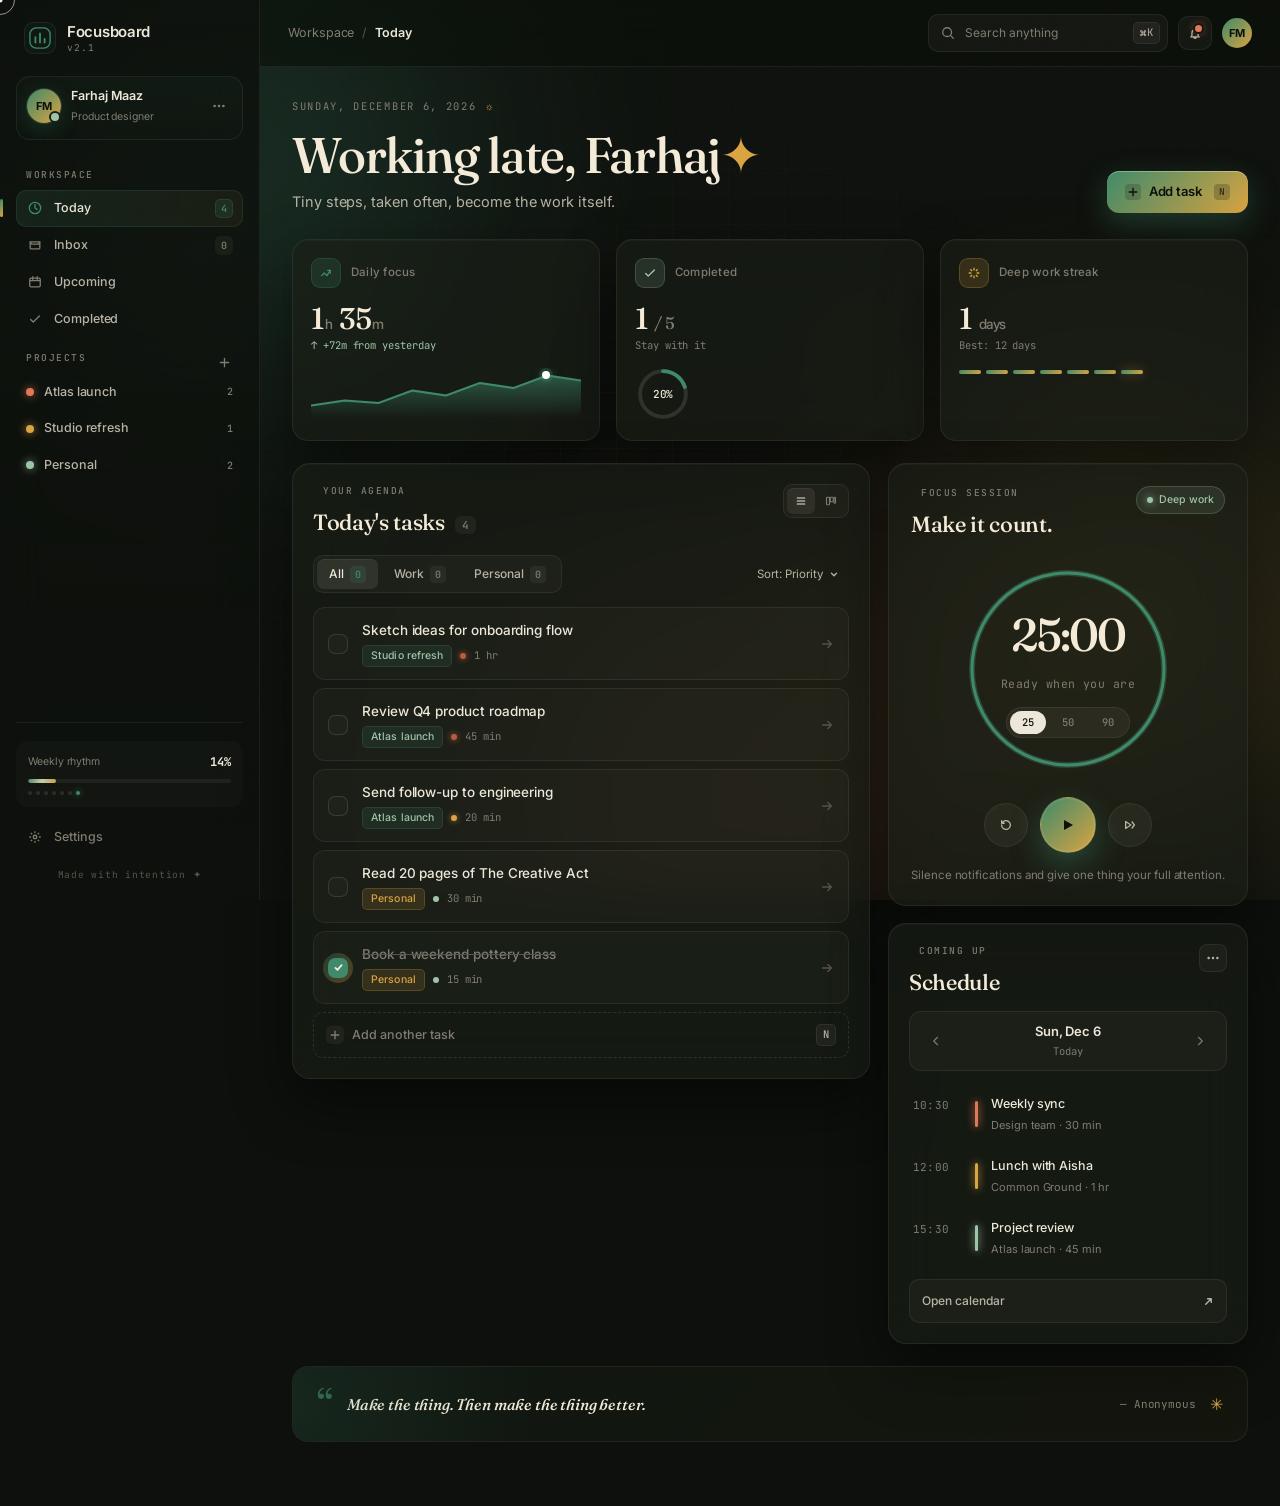
==== commit 5ecacb41: "Forest + cream + coral palette, full native-feel mobile, fix bugs Color system - Replace blue/purple" ====
--- a/index.html
+++ b/index.html
@@ -3,12 +3,16 @@
   <head>
     <meta charset="UTF-8" />
     <meta name="viewport" content="width=device-width, initial-scale=1.0, viewport-fit=cover" />
-    <meta name="theme-color" content="#0a0c10" />
+    <meta name="theme-color" content="#0d100c" />
     <meta name="color-scheme" content="dark" />
     <meta name="description" content="Focusboard — a calm, considered workspace for your day." />
+    <meta name="apple-mobile-web-app-capable" content="yes" />
+    <meta name="apple-mobile-web-app-status-bar-style" content="black-translucent" />
+    <meta name="apple-mobile-web-app-title" content="Focusboard" />
     <title>Focusboard — Make space for good work</title>
 
-    <link rel="icon" type="image/svg+xml" href="data:image/svg+xml;utf8,<svg xmlns='http://www.w3.org/2000/svg' viewBox='0 0 32 32'><defs><linearGradient id='g' x1='0' x2='1' y1='0' y2='1'><stop offset='0' stop-color='%237aa2ff'/><stop offset='1' stop-color='%23b78bff'/></linearGradient></defs><rect width='32' height='32' rx='8' fill='%230b0d12'/><path d='M9 20 L9 12 M16 20 L16 8 M23 20 L23 14' stroke='url(%23g)' stroke-width='2.5' stroke-linecap='round'/></svg>" />
+    <link rel="icon" type="image/svg+xml" href="data:image/svg+xml;utf8,<svg xmlns='http://www.w3.org/2000/svg' viewBox='0 0 32 32'><rect width='32' height='32' rx='8' fill='%230d100c'/><path d='M9 20 L9 12 M16 20 L16 8 M23 20 L23 14' stroke='%233f8a6b' stroke-width='2.5' stroke-linecap='round'/></svg>" />
+    <link rel="apple-touch-icon" href="data:image/svg+xml;utf8,<svg xmlns='http://www.w3.org/2000/svg' viewBox='0 0 180 180'><rect width='180' height='180' rx='40' fill='%230d100c'/><path d='M50 110 L50 70 M90 110 L90 50 M130 110 L130 80' stroke='%233f8a6b' stroke-width='14' stroke-linecap='round'/></svg>" />
 
     <link rel="preconnect" href="https://fonts.googleapis.com" />
     <link rel="preconnect" href="https://fonts.gstatic.com" crossorigin />
@@ -17,6 +21,8 @@
     <link rel="stylesheet" href="styles.css" />
   </head>
   <body>
+    <a class="skip-link" href="#main">Skip to content</a>
+
     <div class="ambient" aria-hidden="true">
       <div class="ambient__orb ambient__orb--a"></div>
       <div class="ambient__orb ambient__orb--b"></div>
@@ -26,112 +32,111 @@
     </div>
 
     <div class="app-shell" id="app-shell">
-      <aside class="sidebar" aria-label="Primary">
-        <a class="brand" href="#today" data-nav>
-          <span class="brand-mark" aria-hidden="true">
-            <svg viewBox="0 0 24 24" width="22" height="22" fill="none">
-              <defs>
-                <linearGradient id="bg" x1="0" x2="1" y1="0" y2="1">
-                  <stop offset="0" stop-color="#7aa2ff" />
-                  <stop offset="1" stop-color="#b78bff" />
-                </linearGradient>
-              </defs>
-              <rect x="1" y="1" width="22" height="22" rx="7" stroke="url(#bg)" stroke-width="1.5" />
-              <path d="M7 17 L7 11 M12 17 L12 7 M17 17 L17 13" stroke="url(#bg)" stroke-width="2" stroke-linecap="round" />
-            </svg>
-          </span>
-          <span class="brand-text">
-            <strong>Focusboard</strong>
-            <em>v2.0</em>
-          </span>
-        </a>
-
-        <div class="profile-card" data-magnetic>
-          <div class="avatar"><span>FM</span></div>
-          <div class="profile-meta">
-            <strong>Farhaj Maaz</strong>
-            <span>Product designer</span>
-          </div>
-          <button class="icon-button" aria-label="Open profile menu">
-            <svg viewBox="0 0 16 16" width="14" height="14" fill="currentColor"><circle cx="3" cy="8" r="1.5"/><circle cx="8" cy="8" r="1.5"/><circle cx="13" cy="8" r="1.5"/></svg>
-          </button>
-        </div>
-
-        <nav class="primary-nav" aria-label="Main">
-          <p class="eyebrow">Workspace</p>
-          <a class="nav-link is-active" href="#today" data-nav data-view="today">
-            <span class="nav-icon">
-              <svg viewBox="0 0 16 16" width="14" height="14" fill="none" stroke="currentColor" stroke-width="1.5"><circle cx="8" cy="8" r="6.5"/><path d="M8 4v4l2.5 1.5" stroke-linecap="round"/></svg>
+      <aside class="sidebar" id="sidebar" aria-label="Primary" data-sheet="left">
+        <div class="sidebar__inner">
+          <a class="brand" href="#today" data-nav>
+            <span class="brand-mark" aria-hidden="true">
+              <svg viewBox="0 0 24 24" width="22" height="22" fill="none">
+                <rect x="1" y="1" width="22" height="22" rx="7" stroke="#3f8a6b" stroke-width="1.5" />
+                <path d="M7 17 L7 11 M12 17 L12 7 M17 17 L17 13" stroke="#3f8a6b" stroke-width="2" stroke-linecap="round" />
+              </svg>
             </span>
-            <span class="nav-label">Today</span>
-            <b class="nav-count" id="nav-today">5</b>
+            <span class="brand-text">
+              <strong>Focusboard</strong>
+              <em>v2.1</em>
+            </span>
           </a>
-          <a class="nav-link" href="#inbox" data-nav data-view="inbox">
-            <span class="nav-icon">
-              <svg viewBox="0 0 16 16" width="14" height="14" fill="none" stroke="currentColor" stroke-width="1.5"><path d="M2.5 4.5h11v7a1 1 0 0 1-1 1h-9a1 1 0 0 1-1-1z"/><path d="M2.5 4.5l1.6 2.5h7.8l1.6-2.5"/></svg>
-            </span>
-            <span class="nav-label">Inbox</span>
-            <b class="nav-count" id="nav-inbox">3</b>
-          </a>
-          <a class="nav-link" href="#upcoming" data-nav data-view="upcoming">
-            <span class="nav-icon">
-              <svg viewBox="0 0 16 16" width="14" height="14" fill="none" stroke="currentColor" stroke-width="1.5"><rect x="2" y="3.5" width="12" height="10" rx="1.5"/><path d="M2 6.5h12M5.5 2v3M10.5 2v3" stroke-linecap="round"/></svg>
-            </span>
-            <span class="nav-label">Upcoming</span>
-          </a>
-          <a class="nav-link" href="#completed" data-nav data-view="completed">
-            <span class="nav-icon">
-              <svg viewBox="0 0 16 16" width="14" height="14" fill="none" stroke="currentColor" stroke-width="1.5"><path d="M3 8.5l3 3 7-7" stroke-linecap="round" stroke-linejoin="round"/></svg>
-            </span>
-            <span class="nav-label">Completed</span>
-          </a>
-        </nav>
-
-        <nav class="primary-nav projects" aria-label="Projects" id="projects-nav">
-          <div class="nav-heading">
-            <p class="eyebrow">Projects</p>
-            <button class="text-button" id="new-project" aria-label="Add project">
-              <svg viewBox="0 0 12 12" width="11" height="11" fill="none" stroke="currentColor" stroke-width="1.5"><path d="M6 1.5v9M1.5 6h9" stroke-linecap="round"/></svg>
+
+          <div class="profile-card" data-magnetic>
+            <div class="avatar"><span>FM</span></div>
+            <div class="profile-meta">
+              <strong>Farhaj Maaz</strong>
+              <span>Product designer</span>
+            </div>
+            <button class="icon-button" aria-label="Open profile menu" data-close-sidebar>
+              <svg viewBox="0 0 16 16" width="14" height="14" fill="currentColor"><circle cx="3" cy="8" r="1.5"/><circle cx="8" cy="8" r="1.5"/><circle cx="13" cy="8" r="1.5"/></svg>
             </button>
           </div>
-        </nav>
-
-        <div class="sidebar-footer">
-          <div class="weekly-progress">
-            <div class="weekly-progress__head"><span>Weekly rhythm</span><strong id="weekly-percent">68%</strong></div>
-            <div class="progress-track"><i id="weekly-bar" style="--p:68%"></i></div>
-            <div class="weekly-progress__foot">
-              <span class="dot dot--on"></span><span class="dot dot--on"></span><span class="dot dot--on"></span><span class="dot dot--on"></span><span class="dot dot--on"></span><span class="dot dot--on"></span><span class="dot"></span>
+
+          <nav class="primary-nav" aria-label="Main">
+            <p class="eyebrow">Workspace</p>
+            <a class="nav-link is-active" href="#today" data-nav data-view="today">
+              <span class="nav-icon">
+                <svg viewBox="0 0 16 16" width="14" height="14" fill="none" stroke="currentColor" stroke-width="1.5"><circle cx="8" cy="8" r="6.5"/><path d="M8 4v4l2.5 1.5" stroke-linecap="round"/></svg>
+              </span>
+              <span class="nav-label">Today</span>
+              <b class="nav-count" id="nav-today">0</b>
+            </a>
+            <a class="nav-link" href="#inbox" data-nav data-view="inbox">
+              <span class="nav-icon">
+                <svg viewBox="0 0 16 16" width="14" height="14" fill="none" stroke="currentColor" stroke-width="1.5"><path d="M2.5 4.5h11v7a1 1 0 0 1-1 1h-9a1 1 0 0 1-1-1z"/><path d="M2.5 4.5l1.6 2.5h7.8l1.6-2.5"/></svg>
+              </span>
+              <span class="nav-label">Inbox</span>
+              <b class="nav-count" id="nav-inbox">0</b>
+            </a>
+            <a class="nav-link" href="#upcoming" data-nav data-view="upcoming">
+              <span class="nav-icon">
+                <svg viewBox="0 0 16 16" width="14" height="14" fill="none" stroke="currentColor" stroke-width="1.5"><rect x="2" y="3.5" width="12" height="10" rx="1.5"/><path d="M2 6.5h12M5.5 2v3M10.5 2v3" stroke-linecap="round"/></svg>
+              </span>
+              <span class="nav-label">Upcoming</span>
+            </a>
+            <a class="nav-link" href="#completed" data-nav data-view="completed">
+              <span class="nav-icon">
+                <svg viewBox="0 0 16 16" width="14" height="14" fill="none" stroke="currentColor" stroke-width="1.5"><path d="M3 8.5l3 3 7-7" stroke-linecap="round" stroke-linejoin="round"/></svg>
+              </span>
+              <span class="nav-label">Completed</span>
+            </a>
+          </nav>
+
+          <nav class="primary-nav projects" aria-label="Projects" id="projects-nav">
+            <div class="nav-heading">
+              <p class="eyebrow">Projects</p>
+              <button class="text-button" id="new-project" aria-label="Add project">
+                <svg viewBox="0 0 12 12" width="11" height="11" fill="none" stroke="currentColor" stroke-width="1.5"><path d="M6 1.5v9M1.5 6h9" stroke-linecap="round"/></svg>
+              </button>
             </div>
-          </div>
-          <a class="nav-link muted-link" href="#settings" data-nav>
-            <span class="nav-icon">
-              <svg viewBox="0 0 16 16" width="14" height="14" fill="none" stroke="currentColor" stroke-width="1.5"><circle cx="8" cy="8" r="2"/><path d="M8 1.5v2M8 12.5v2M14.5 8h-2M3.5 8h-2M12.6 3.4l-1.4 1.4M4.8 11.2l-1.4 1.4M12.6 12.6l-1.4-1.4M4.8 4.8L3.4 3.4"/></svg>
-            </span>
-            <span class="nav-label">Settings</span>
-          </a>
-          <span class="version">Made with intention ✦</span>
+          </nav>
+
+          <div class="sidebar-footer">
+            <div class="weekly-progress">
+              <div class="weekly-progress__head"><span>Weekly rhythm</span><strong id="weekly-percent">0%</strong></div>
+              <div class="progress-track"><i id="weekly-bar" style="--p:0%"></i></div>
+              <div class="weekly-progress__foot" id="weekly-dots" aria-hidden="true"></div>
+            </div>
+            <a class="nav-link muted-link" href="#settings" data-nav>
+              <span class="nav-icon">
+                <svg viewBox="0 0 16 16" width="14" height="14" fill="none" stroke="currentColor" stroke-width="1.5"><circle cx="8" cy="8" r="2"/><path d="M8 1.5v2M8 12.5v2M14.5 8h-2M3.5 8h-2M12.6 3.4l-1.4 1.4M4.8 11.2l-1.4 1.4M12.6 12.6l-1.4-1.4M4.8 4.8L3.4 3.4"/></svg>
+              </span>
+              <span class="nav-label">Settings</span>
+            </a>
+            <span class="version">Made with intention ✦</span>
+          </div>
         </div>
       </aside>
 
-      <main class="main-content">
+      <div class="sidebar-scrim" data-close-sidebar aria-hidden="true"></div>
+
+      <main class="main-content" id="main">
         <header class="topbar">
+          <button class="icon-only menu-trigger" id="menu-trigger" aria-label="Open menu" data-magnetic>
+            <svg viewBox="0 0 16 16" width="16" height="16" fill="none" stroke="currentColor" stroke-width="1.5"><path d="M2 4h12M2 8h12M2 12h12" stroke-linecap="round"/></svg>
+          </button>
           <div class="breadcrumb">
-            <span>Workspace</span>
+            <span class="bc-root">Workspace</span>
             <span class="slash">/</span>
             <strong id="view-label">Today</strong>
           </div>
           <div class="top-actions">
-            <button class="search-trigger" id="search-trigger" data-magnetic>
+            <button class="search-trigger" id="search-trigger" data-magnetic aria-label="Search">
               <svg viewBox="0 0 16 16" width="14" height="14" fill="none" stroke="currentColor" stroke-width="1.5"><circle cx="7" cy="7" r="5"/><path d="M11 11l3 3" stroke-linecap="round"/></svg>
               <span class="search-label">Search anything</span>
               <kbd>⌘K</kbd>
             </button>
-            <button class="notification-button" aria-label="Notifications" data-magnetic>
+            <button class="icon-only notification-button" aria-label="Notifications" data-magnetic>
               <span class="notification-dot"></span>
               <svg viewBox="0 0 16 16" width="14" height="14" fill="none" stroke="currentColor" stroke-width="1.5"><path d="M3.5 12.5h9l-1-1.5V8a3.5 3.5 0 1 0-7 0v3zM6.5 12.5a1.5 1.5 0 0 0 3 0"/></svg>
             </button>
-            <div class="mini-avatar" data-magnetic><span>FM</span></div>
+            <div class="mini-avatar" data-magnetic role="button" tabindex="0" aria-label="Profile"><span>FM</span></div>
           </div>
         </header>
 
@@ -143,16 +148,16 @@
               <p class="lede" id="lede">A clear mind makes room for meaningful work.</p>
             </div>
             <button class="primary-button" id="add-task" data-magnetic>
-              <span class="plus">
+              <span class="plus" aria-hidden="true">
                 <svg viewBox="0 0 12 12" width="10" height="10" fill="none" stroke="currentColor" stroke-width="1.7"><path d="M6 1.5v9M1.5 6h9" stroke-linecap="round"/></svg>
               </span>
-              Add task
+              <span class="primary-button__label">Add task</span>
               <span class="primary-button__kbd">N</span>
             </button>
           </section>
 
           <section class="stats-grid" aria-label="Daily overview">
-            <article class="stat-card reveal" data-reveal="1" data-magnetic>
+            <article class="stat-card reveal" data-reveal="1" data-magnetic data-stat="focus">
               <div class="stat-head">
                 <div class="stat-icon accent">
                   <svg viewBox="0 0 16 16" width="14" height="14" fill="none" stroke="currentColor" stroke-width="1.5"><path d="M3 11l3-3 3 3 4-6" stroke-linecap="round" stroke-linejoin="round"/><path d="M10 5h3v3" stroke-linecap="round" stroke-linejoin="round"/></svg>
@@ -160,25 +165,25 @@
                 <span class="stat-label">Daily focus</span>
               </div>
               <div class="stat-value">
-                <strong>4<small>h</small> 20<small>m</small></strong>
-                <small class="trend up">+32m from yesterday</small>
+                <strong><span id="focus-hours">4</span><small>h</small> <span id="focus-minutes">20</span><small>m</small></strong>
+                <small class="trend up" id="focus-trend">+32m from yesterday</small>
               </div>
               <div class="sparkline" aria-hidden="true">
                 <svg viewBox="0 0 120 40" preserveAspectRatio="none">
                   <defs>
                     <linearGradient id="sparkGrad" x1="0" x2="0" y1="0" y2="1">
-                      <stop offset="0" stop-color="rgba(122,162,255,.45)" />
-                      <stop offset="1" stop-color="rgba(122,162,255,0)" />
+                      <stop offset="0" stop-color="rgba(63,138,107,.55)" />
+                      <stop offset="1" stop-color="rgba(63,138,107,0)" />
                     </linearGradient>
                   </defs>
                   <path d="M0 30 L15 26 L30 28 L45 18 L60 22 L75 12 L90 16 L105 6 L120 10 L120 40 L0 40 Z" fill="url(#sparkGrad)" />
-                  <path d="M0 30 L15 26 L30 28 L45 18 L60 22 L75 12 L90 16 L105 6 L120 10" stroke="rgba(122,162,255,.9)" stroke-width="1.5" fill="none" stroke-linecap="round" stroke-linejoin="round" />
+                  <path d="M0 30 L15 26 L30 28 L45 18 L60 22 L75 12 L90 16 L105 6 L120 10" stroke="#3f8a6b" stroke-width="1.5" fill="none" stroke-linecap="round" stroke-linejoin="round" />
                 </svg>
                 <span class="sparkline__dot" style="--x: 87%; --y: 15%"></span>
               </div>
             </article>
 
-            <article class="stat-card reveal" data-reveal="2" data-magnetic>
+            <article class="stat-card reveal" data-reveal="2" data-magnetic data-stat="completed">
               <div class="stat-head">
                 <div class="stat-icon soft-green">
                   <svg viewBox="0 0 16 16" width="14" height="14" fill="none" stroke="currentColor" stroke-width="1.5"><path d="M3 8.5l3 3 7-7" stroke-linecap="round" stroke-linejoin="round"/></svg>
@@ -186,38 +191,30 @@
                 <span class="stat-label">Completed</span>
               </div>
               <div class="stat-value">
-                <strong><span id="completed-count">8</span> <em>/ <span id="total-count">12</span></em></strong>
-                <small class="trend">Keep the momentum</small>
+                <strong><span id="completed-count">0</span> <em>/ <span id="total-count">0</span></em></strong>
+                <small class="trend" id="completed-trend">Keep the momentum</small>
               </div>
               <div class="circle-progress" aria-hidden="true">
                 <svg viewBox="0 0 44 44">
-                  <circle cx="22" cy="22" r="18" stroke="rgba(255,255,255,.08)" stroke-width="3" fill="none" />
-                  <circle id="ring-progress" cx="22" cy="22" r="18" stroke="url(#ringGrad)" stroke-width="3" fill="none" stroke-linecap="round" transform="rotate(-90 22 22)" pathLength="100" stroke-dasharray="100" stroke-dashoffset="33" />
-                  <defs>
-                    <linearGradient id="ringGrad" x1="0" x2="1" y1="0" y2="1">
-                      <stop offset="0" stop-color="#7aa2ff" />
-                      <stop offset="1" stop-color="#b78bff" />
-                    </linearGradient>
-                  </defs>
+                  <circle cx="22" cy="22" r="18" stroke="rgba(236,231,216,.12)" stroke-width="3" fill="none" />
+                  <circle id="ring-progress" cx="22" cy="22" r="18" stroke="#3f8a6b" stroke-width="3" fill="none" stroke-linecap="round" transform="rotate(-90 22 22)" pathLength="100" stroke-dasharray="100" stroke-dashoffset="100" />
                 </svg>
-                <span id="completion-percent">67%</span>
+                <span id="completion-percent">0%</span>
               </div>
             </article>
 
-            <article class="stat-card reveal" data-reveal="3" data-magnetic>
+            <article class="stat-card reveal" data-reveal="3" data-magnetic data-stat="streak">
               <div class="stat-head">
-                <div class="stat-icon soft-yellow">
+                <div class="stat-icon soft-amber">
                   <svg viewBox="0 0 16 16" width="14" height="14" fill="none" stroke="currentColor" stroke-width="1.5"><path d="M8 2v3M8 11v3M2 8h3M11 8h3M3.8 3.8l2 2M10.2 10.2l2 2M3.8 12.2l2-2M10.2 5.8l2-2"/></svg>
                 </div>
                 <span class="stat-label">Deep work streak</span>
               </div>
               <div class="stat-value">
-                <strong>6 <small>days</small></strong>
-                <small class="trend">Best: 12 days</small>
-              </div>
-              <div class="streak-dots" id="streak-dots">
-                <i></i><i></i><i></i><i></i><i></i><i class="today-dot"></i><i></i>
-              </div>
+                <strong><span id="streak-days">6</span> <small>days</small></strong>
+                <small class="trend">Best: <span id="streak-best">12</span> days</small>
+              </div>
+              <div class="streak-dots" id="streak-dots" aria-hidden="true"></div>
             </article>
           </section>
 
@@ -226,9 +223,9 @@
               <div class="section-heading">
                 <div>
                   <p class="eyebrow">Your agenda</p>
-                  <h2 id="tasks-title">Today's tasks <span class="h2-count" id="task-total">5</span></h2>
-                </div>
-                <div class="view-switcher" role="tablist">
+                  <h2 id="tasks-title">Today's tasks <span class="h2-count" id="task-total">0</span></h2>
+                </div>
+                <div class="view-switcher" role="tablist" aria-label="View mode">
                   <button class="view-button is-active" aria-label="List view" data-view-mode="list" role="tab" aria-selected="true">
                     <svg viewBox="0 0 16 16" width="12" height="12" fill="none" stroke="currentColor" stroke-width="1.5"><path d="M3 4h10M3 8h10M3 12h10" stroke-linecap="round"/></svg>
                   </button>
@@ -238,23 +235,23 @@
                 </div>
               </div>
               <div class="task-toolbar">
-                <div class="filter-pills" id="filter-pills">
-                  <button class="filter-pill is-active" data-filter="all">All <span>5</span></button>
-                  <button class="filter-pill" data-filter="work">Work</button>
-                  <button class="filter-pill" data-filter="personal">Personal</button>
-                </div>
-                <button class="sort-button" id="sort-tasks">
+                <div class="filter-pills" id="filter-pills" role="tablist" aria-label="Filter">
+                  <button class="filter-pill is-active" data-filter="all" role="tab" aria-selected="true">All <span>0</span></button>
+                  <button class="filter-pill" data-filter="work" role="tab" aria-selected="false">Work <span>0</span></button>
+                  <button class="filter-pill" data-filter="personal" role="tab" aria-selected="false">Personal <span>0</span></button>
+                </div>
+                <button class="sort-button" id="sort-tasks" aria-label="Toggle sort order">
                   <span>Sort: Priority</span>
                   <svg viewBox="0 0 12 12" width="10" height="10" fill="none" stroke="currentColor" stroke-width="1.7"><path d="M3 5l3 3 3-3" stroke-linecap="round" stroke-linejoin="round"/></svg>
                 </button>
               </div>
-              <div class="task-list" id="task-list"></div>
+              <div class="task-list" id="task-list" role="list"></div>
               <button class="add-inline" id="add-inline">
-                <span class="add-inline__plus">
+                <span class="add-inline__plus" aria-hidden="true">
                   <svg viewBox="0 0 12 12" width="10" height="10" fill="none" stroke="currentColor" stroke-width="1.7"><path d="M6 1.5v9M1.5 6h9" stroke-linecap="round"/></svg>
                 </span>
                 Add another task
-                <kbd>⌘N</kbd>
+                <kbd class="add-inline__kbd">N</kbd>
               </button>
             </section>
 
@@ -268,26 +265,18 @@
                   <span class="focus-badge"><i></i> Deep work</span>
                 </div>
                 <div class="timer-ring" id="timer-ring">
-                  <svg viewBox="0 0 220 220" class="timer-ring__svg">
-                    <defs>
-                      <linearGradient id="timerGrad" x1="0" x2="1" y1="0" y2="1">
-                        <stop offset="0" stop-color="#7aa2ff" />
-                        <stop offset="0.5" stop-color="#a78be7" />
-                        <stop offset="1" stop-color="#ed826d" />
-                      </linearGradient>
-                      <filter id="timerGlow"><feGaussianBlur stdDeviation="4" /></filter>
-                    </defs>
-                    <circle cx="110" cy="110" r="96" stroke="rgba(255,255,255,.06)" stroke-width="1.5" fill="none" />
-                    <circle id="timer-track" cx="110" cy="110" r="96" stroke="url(#timerGrad)" stroke-width="3" fill="none" stroke-linecap="round" pathLength="100" stroke-dasharray="100" stroke-dashoffset="0" transform="rotate(-90 110 110)" />
-                    <circle id="timer-glow" cx="110" cy="110" r="96" stroke="url(#timerGrad)" stroke-width="6" fill="none" stroke-linecap="round" pathLength="100" stroke-dasharray="100" stroke-dashoffset="0" transform="rotate(-90 110 110)" filter="url(#timerGlow)" opacity=".55" />
+                  <svg viewBox="0 0 220 220" class="timer-ring__svg" aria-hidden="true">
+                    <circle cx="110" cy="110" r="96" stroke="rgba(236,231,216,.08)" stroke-width="1.5" fill="none" />
+                    <circle id="timer-track" cx="110" cy="110" r="96" stroke="#3f8a6b" stroke-width="3" fill="none" stroke-linecap="round" pathLength="100" stroke-dasharray="100" stroke-dashoffset="0" transform="rotate(-90 110 110)" />
+                    <circle id="timer-glow" cx="110" cy="110" r="96" stroke="#3f8a6b" stroke-width="6" fill="none" stroke-linecap="round" pathLength="100" stroke-dasharray="100" stroke-dashoffset="0" transform="rotate(-90 110 110)" opacity=".35" />
                   </svg>
                   <div class="timer-inner">
                     <strong id="timer-display">25:00</strong>
                     <span id="timer-status">Ready when you are</span>
-                    <div class="timer-mode" id="timer-mode">
-                      <button class="timer-mode__btn is-active" data-mode="25">25</button>
-                      <button class="timer-mode__btn" data-mode="50">50</button>
-                      <button class="timer-mode__btn" data-mode="90">90</button>
+                    <div class="timer-mode" id="timer-mode" role="tablist" aria-label="Timer duration">
+                      <button class="timer-mode__btn is-active" data-mode="25" role="tab" aria-selected="true">25</button>
+                      <button class="timer-mode__btn" data-mode="50" role="tab" aria-selected="false">50</button>
+                      <button class="timer-mode__btn" data-mode="90" role="tab" aria-selected="false">90</button>
                     </div>
                   </div>
                 </div>
@@ -313,19 +302,19 @@
                     <p class="eyebrow">Coming up</p>
                     <h2>Schedule</h2>
                   </div>
-                  <button class="more-button" aria-label="More schedule options" data-magnetic>
+                  <button class="icon-only more-button" aria-label="More schedule options" data-magnetic>
                     <svg viewBox="0 0 16 16" width="14" height="14" fill="currentColor"><circle cx="3" cy="8" r="1.4"/><circle cx="8" cy="8" r="1.4"/><circle cx="13" cy="8" r="1.4"/></svg>
                   </button>
                 </div>
                 <div class="schedule-date">
-                  <button aria-label="Previous day" data-magnetic>
+                  <button class="icon-only" aria-label="Previous day" data-magnetic>
                     <svg viewBox="0 0 16 16" width="12" height="12" fill="none" stroke="currentColor" stroke-width="1.5"><path d="M10 3l-5 5 5 5" stroke-linecap="round" stroke-linejoin="round"/></svg>
                   </button>
                   <div>
                     <strong id="schedule-date-strong">Mon, Oct 21</strong>
                     <span>Today</span>
                   </div>
-                  <button aria-label="Next day" data-magnetic>
+                  <button class="icon-only" aria-label="Next day" data-magnetic>
                     <svg viewBox="0 0 16 16" width="12" height="12" fill="none" stroke="currentColor" stroke-width="1.5"><path d="M6 3l5 5-5 5" stroke-linecap="round" stroke-linejoin="round"/></svg>
                   </button>
                 </div>
@@ -340,17 +329,52 @@
 
           <section class="quote-strip reveal" data-reveal="7">
             <span class="quote-mark">“</span>
-            <p>What you do every day matters more than what you do once in a while.</p>
-            <span class="quote-author">— Gretchen Rubin</span>
-            <span class="quote-leaf">✳</span>
+            <p id="quote-text">What you do every day matters more than what you do once in a while.</p>
+            <span class="quote-author" id="quote-author">— Gretchen Rubin</span>
+            <span class="quote-leaf" aria-hidden="true">✳</span>
           </section>
         </div>
       </main>
     </div>
 
-    <div class="modal-backdrop" id="task-modal" aria-hidden="true">
-      <div class="modal" role="dialog" aria-modal="true" aria-labelledby="modal-title">
-        <button class="close-modal" id="close-modal" aria-label="Close">
+    <nav class="tabbar" aria-label="Primary navigation" id="tabbar">
+      <button class="tabbar__item is-active" data-view="today" data-nav>
+        <span class="tabbar__icon">
+          <svg viewBox="0 0 16 16" width="18" height="18" fill="none" stroke="currentColor" stroke-width="1.5"><circle cx="8" cy="8" r="6.5"/><path d="M8 4v4l2.5 1.5" stroke-linecap="round"/></svg>
+        </span>
+        <span class="tabbar__label">Today</span>
+      </button>
+      <button class="tabbar__item" data-view="inbox" data-nav>
+        <span class="tabbar__icon">
+          <svg viewBox="0 0 16 16" width="18" height="18" fill="none" stroke="currentColor" stroke-width="1.5"><path d="M2.5 4.5h11v7a1 1 0 0 1-1 1h-9a1 1 0 0 1-1-1z"/><path d="M2.5 4.5l1.6 2.5h7.8l1.6-2.5"/></svg>
+        </span>
+        <span class="tabbar__label">Inbox</span>
+        <b class="tabbar__count" id="tab-inbox">0</b>
+      </button>
+      <button class="tabbar__item tabbar__item--focus" id="tab-focus" aria-label="Start focus session">
+        <span class="tabbar__play">
+          <svg viewBox="0 0 16 16" width="18" height="18" fill="currentColor"><path d="M4 3l9 5-9 5z"/></svg>
+        </span>
+      </button>
+      <button class="tabbar__item" data-view="upcoming" data-nav>
+        <span class="tabbar__icon">
+          <svg viewBox="0 0 16 16" width="18" height="18" fill="none" stroke="currentColor" stroke-width="1.5"><rect x="2" y="3.5" width="12" height="10" rx="1.5"/><path d="M2 6.5h12"/></svg>
+        </span>
+        <span class="tabbar__label">Schedule</span>
+      </button>
+      <button class="tabbar__item" id="tab-menu" aria-label="More">
+        <span class="tabbar__icon">
+          <svg viewBox="0 0 16 16" width="18" height="18" fill="none" stroke="currentColor" stroke-width="1.5"><circle cx="3" cy="8" r="1.4"/><circle cx="8" cy="8" r="1.4"/><circle cx="13" cy="8" r="1.4"/></svg>
+        </span>
+        <span class="tabbar__label">More</span>
+      </button>
+    </nav>
+
+    <div class="sheet" id="task-modal" data-sheet="bottom" aria-hidden="true">
+      <div class="sheet__backdrop" data-close-sheet></div>
+      <div class="sheet__panel" role="dialog" aria-modal="true" aria-labelledby="modal-title">
+        <div class="sheet__handle" aria-hidden="true"></div>
+        <button class="sheet__close icon-only" data-close-sheet aria-label="Close">
           <svg viewBox="0 0 16 16" width="14" height="14" fill="none" stroke="currentColor" stroke-width="1.5"><path d="M4 4l8 8M12 4l-8 8" stroke-linecap="round"/></svg>
         </button>
         <p class="eyebrow">New item</p>
@@ -370,21 +394,21 @@
             </label>
             <label class="field">
               <span>Priority</span>
-              <div class="priority-picker" id="priority-picker">
-                <button type="button" class="priority-dot high" data-priority="high" aria-label="High priority"></button>
-                <button type="button" class="priority-dot medium is-active" data-priority="medium" aria-label="Medium priority"></button>
-                <button type="button" class="priority-dot low" data-priority="low" aria-label="Low priority"></button>
+              <div class="priority-picker" id="priority-picker" role="radiogroup" aria-label="Priority">
+                <button type="button" class="priority-dot high" data-priority="high" aria-label="High priority" role="radio" aria-checked="false"></button>
+                <button type="button" class="priority-dot medium is-active" data-priority="medium" aria-label="Medium priority" role="radio" aria-checked="true"></button>
+                <button type="button" class="priority-dot low" data-priority="low" aria-label="Low priority" role="radio" aria-checked="false"></button>
               </div>
               <input type="hidden" id="task-priority" name="priority" value="medium" />
             </label>
           </div>
           <label class="field">
             <span>Time estimate</span>
-            <div class="time-chips" id="time-chips">
-              <button type="button" class="time-chip" data-time="15 min">15m</button>
-              <button type="button" class="time-chip is-active" data-time="30 min">30m</button>
-              <button type="button" class="time-chip" data-time="1 hr">1h</button>
-              <button type="button" class="time-chip" data-time="2 hr">2h</button>
+            <div class="time-chips" id="time-chips" role="radiogroup" aria-label="Time estimate">
+              <button type="button" class="time-chip" data-time="15 min" role="radio" aria-checked="false">15m</button>
+              <button type="button" class="time-chip is-active" data-time="30 min" role="radio" aria-checked="true">30m</button>
+              <button type="button" class="time-chip" data-time="1 hr" role="radio" aria-checked="false">1h</button>
+              <button type="button" class="time-chip" data-time="2 hr" role="radio" aria-checked="false">2h</button>
             </div>
             <input type="hidden" id="task-time" name="time" value="30 min" />
           </label>
@@ -396,15 +420,18 @@
       </div>
     </div>
 
-    <div class="command-palette" id="command-palette" aria-hidden="true">
-      <div class="command-backdrop" data-close></div>
-      <div class="command-panel" role="dialog" aria-modal="true" aria-label="Command palette">
+    <div class="sheet sheet--palette" id="command-palette" data-sheet="bottom" aria-hidden="true">
+      <div class="sheet__backdrop" data-close-sheet></div>
+      <div class="sheet__panel sheet__panel--palette" role="dialog" aria-modal="true" aria-label="Command palette">
+        <div class="sheet__handle" aria-hidden="true"></div>
         <div class="command-input">
           <svg viewBox="0 0 16 16" width="14" height="14" fill="none" stroke="currentColor" stroke-width="1.5"><circle cx="7" cy="7" r="5"/><path d="M11 11l3 3" stroke-linecap="round"/></svg>
-          <input id="command-input" placeholder="Type a command or search…" autocomplete="off" />
-          <kbd>ESC</kbd>
+          <input id="command-input" placeholder="Search tasks or type a command…" autocomplete="off" inputmode="search" />
+          <button class="sheet__close icon-only" data-close-sheet aria-label="Close">
+            <kbd>ESC</kbd>
+          </button>
         </div>
-        <div class="command-list" id="command-list"></div>
+        <div class="command-list" id="command-list" role="listbox"></div>
         <div class="command-foot">
           <span><kbd>↑</kbd><kbd>↓</kbd> navigate</span>
           <span><kbd>↵</kbd> select</span>
@@ -414,7 +441,7 @@
     </div>
 
     <div class="toast" id="toast" role="status" aria-live="polite">
-      <span class="toast__dot"></span>
+      <span class="toast__dot" aria-hidden="true"></span>
       <span class="toast__text"></span>
     </div>
 
@@ -423,6 +450,6 @@
       <div class="cursor__ring"></div>
     </div>
 
-    <script src="app.js"></script>
+    <script src="app.js" defer></script>
   </body>
 </html>
--- a/styles.css
+++ b/styles.css
@@ -1,39 +1,47 @@
 /* ==========================================================================
-   Focusboard v2 — dark glass / linear-grade
+   Focusboard v2.1 — forest + cream + coral
    ========================================================================== */
 
 :root {
-  /* Surfaces */
-  --ink-0: #07080b;
-  --ink-1: #0b0d12;
-  --ink-2: #10131a;
-  --ink-3: #161a23;
-  --ink-4: #1d2230;
-  --line: rgba(255, 255, 255, 0.06);
-  --line-strong: rgba(255, 255, 255, 0.1);
+  /* Surfaces (warm ink, not pure black) */
+  --ink-0: #0d100c;
+  --ink-1: #131711;
+  --ink-2: #1a1f18;
+  --ink-3: #232920;
+  --ink-4: #2c3329;
+  --line: rgba(236, 231, 216, 0.07);
+  --line-strong: rgba(236, 231, 216, 0.13);
+
+  /* Text (cream-tinted) */
+  --text: #ece7d8;
+  --text-2: #b8b3a4;
+  --text-3: #807c70;
+  --text-4: #56544c;
+
+  /* Accent system */
+  --forest: #3f8a6b;          /* primary */
+  --forest-deep: #2d6a52;     /* hover */
+  --forest-soft: rgba(63, 138, 107, 0.18);
+  --cream: #f4ead8;           /* highlight, used in serif headings */
+  --coral: #e07856;           /* action pop, focus, done */
+  --coral-deep: #c25f40;
+  --coral-soft: rgba(224, 120, 86, 0.18);
+  --amber: #d9a441;           /* medium priority / streak */
+  --sage: #9ec5a8;            /* success / low priority */
+  --rust: #b85d3f;            /* danger / high priority */
+
+  /* Gradients (no purple) */
+  --grad: linear-gradient(135deg, #3f8a6b 0%, #d9a441 100%);
+  --grad-soft: linear-gradient(135deg, rgba(63, 138, 107, 0.16), rgba(217, 164, 65, 0.10));
+  --grad-coral: linear-gradient(135deg, #e07856 0%, #d9a441 100%);
+
+  /* Glass */
+  --glass-bg: rgba(26, 31, 24, 0.62);
+  --glass-bg-strong: rgba(28, 34, 27, 0.78);
+  --glass-blur: 24px;
+  --glass-shadow: 0 1px 0 rgba(255, 255, 255, 0.03) inset, 0 24px 60px rgba(0, 0, 0, 0.45);
 
   /* Type */
-  --text: #e7eaf3;
-  --text-2: #a8aebd;
-  --text-3: #6b7180;
-  --text-4: #4a4f5c;
-
-  /* Accents */
-  --accent: #7aa2ff;
-  --accent-2: #b78bff;
-  --accent-3: #ed826d;
-  --accent-4: #5edcb1;
-  --accent-5: #edc75e;
-  --grad: linear-gradient(135deg, #7aa2ff 0%, #a78be7 50%, #ed826d 100%);
-  --grad-soft: linear-gradient(135deg, rgba(122, 162, 255, 0.15), rgba(183, 139, 255, 0.12) 50%, rgba(237, 130, 109, 0.12));
-
-  /* Glass */
-  --glass-bg: rgba(20, 24, 35, 0.55);
-  --glass-bg-strong: rgba(22, 27, 40, 0.7);
-  --glass-blur: 22px;
-  --glass-shadow: 0 1px 0 rgba(255, 255, 255, 0.04) inset, 0 20px 60px rgba(0, 0, 0, 0.45);
-
-  /* Type families */
   --sans: "Inter", -apple-system, BlinkMacSystemFont, "Segoe UI", Roboto, sans-serif;
   --mono: "JetBrains Mono", ui-monospace, SFMono-Regular, Menlo, monospace;
   --serif: "Fraunces", "Iowan Old Style", "Playfair Display", Georgia, serif;
@@ -45,13 +53,17 @@
   --dur-fast: 160ms;
   --dur: 280ms;
   --dur-slow: 520ms;
-}
-
-/* Reset */
+
+  /* Safe areas (iOS) */
+  --safe-top: env(safe-area-inset-top, 0px);
+  --safe-bottom: env(safe-area-inset-bottom, 0px);
+}
+
+/* ------------------------------ Reset ------------------------------ */
 * { box-sizing: border-box; }
-*::selection { background: rgba(122, 162, 255, 0.3); color: #fff; }
+*::selection { background: rgba(63, 138, 107, 0.35); color: #fff; }
 html, body { height: 100%; }
-html { scroll-behavior: smooth; }
+html { scroll-behavior: smooth; -webkit-text-size-adjust: 100%; }
 body {
   margin: 0;
   background: var(--ink-0);
@@ -63,23 +75,48 @@
   -moz-osx-font-smoothing: grayscale;
   letter-spacing: -0.005em;
   overflow-x: hidden;
+  /* iOS rubber-band should be tamed globally for a native-app feel */
+  overscroll-behavior-y: none;
+  touch-action: manipulation;
+  -webkit-tap-highlight-color: transparent;
 }
 button, a, input, select, textarea { font: inherit; color: inherit; }
-button { border: 0; cursor: pointer; background: none; padding: 0; }
+button { border: 0; cursor: pointer; background: none; padding: 0; -webkit-appearance: none; appearance: none; }
 a { text-decoration: none; color: inherit; }
-input, select, textarea { outline: none; }
+input, select, textarea { outline: none; -webkit-appearance: none; appearance: none; }
+input, select, textarea { font-family: inherit; }
+img, svg { display: block; max-width: 100%; }
 kbd {
   font-family: var(--mono);
   font-size: 10.5px;
   padding: 2px 6px;
   border-radius: 5px;
-  background: rgba(255, 255, 255, 0.05);
+  background: rgba(236, 231, 216, 0.06);
   border: 1px solid var(--line);
   color: var(--text-2);
   letter-spacing: 0.04em;
 }
-
-/* Custom cursor (desktop only) */
+button:focus-visible, a:focus-visible, [tabindex]:focus-visible, .nav-link:focus-visible, .tabbar__item:focus-visible {
+  outline: 2px solid var(--forest);
+  outline-offset: 2px;
+  border-radius: 8px;
+}
+
+.skip-link {
+  position: absolute;
+  top: -40px; left: 16px;
+  z-index: 1000;
+  padding: 8px 12px;
+  background: var(--forest);
+  color: #fff;
+  border-radius: 8px;
+  font-weight: 600;
+  font-size: 12.5px;
+  transition: top .2s var(--ease-out);
+}
+.skip-link:focus { top: 12px; }
+
+/* ------------------------------ Custom cursor ------------------------------ */
 .cursor {
   position: fixed;
   top: 0; left: 0;
@@ -93,43 +130,43 @@
   top: 0; left: 0;
   border-radius: 50%;
   transform: translate(-50%, -50%);
-  transition: width .25s var(--ease-out), height .25s var(--ease-out), opacity .2s;
-}
-.cursor__dot {
-  width: 6px; height: 6px;
-  background: #fff;
-}
+  transition: width .25s var(--ease-out), height .25s var(--ease-out), opacity .2s, border-color .25s;
+}
+.cursor__dot { width: 5px; height: 5px; background: #fff; }
 .cursor__ring {
-  width: 32px; height: 32px;
+  width: 30px; height: 30px;
   border: 1px solid rgba(255,255,255,.6);
-  transition: width .35s var(--ease-spring), height .35s var(--ease-spring), transform .12s var(--ease-out);
-}
-.cursor.is-hover .cursor__ring { width: 56px; height: 56px; border-color: rgba(255,255,255,.9); }
-.cursor.is-down .cursor__ring { width: 22px; height: 22px; }
+  transition: width .35s var(--ease-spring), height .35s var(--ease-spring);
+}
+.cursor.is-hover .cursor__ring { width: 54px; height: 54px; border-color: rgba(255,255,255,.9); }
+.cursor.is-down .cursor__ring { width: 20px; height: 20px; }
 @media (hover: hover) and (pointer: fine) {
   body.has-cursor, body.has-cursor * { cursor: none !important; }
   body.has-cursor .cursor { display: block; }
 }
 
-/* Ambient backdrop */
+/* ------------------------------ Ambient ------------------------------ */
 .ambient {
   position: fixed;
   inset: 0;
   z-index: 0;
   overflow: hidden;
   pointer-events: none;
+  --mx: 50%;
+  --my: 50%;
 }
 .ambient__orb {
   position: absolute;
   width: 720px; height: 720px;
   border-radius: 50%;
   filter: blur(120px);
-  opacity: 0.55;
+  opacity: 0.5;
   will-change: transform;
-}
-.ambient__orb--a { background: radial-gradient(circle, #4a6cff 0%, transparent 60%); top: -200px; left: -120px; animation: orbDrift 24s var(--ease-in-out) infinite; }
-.ambient__orb--b { background: radial-gradient(circle, #b78bff 0%, transparent 60%); top: 30%; right: -200px; animation: orbDrift 30s var(--ease-in-out) infinite reverse; }
-.ambient__orb--c { background: radial-gradient(circle, #ed826d 0%, transparent 60%); bottom: -260px; left: 30%; animation: orbDrift 36s var(--ease-in-out) infinite; opacity: 0.4; }
+  transform: translate3d(0,0,0);
+}
+.ambient__orb--a { background: radial-gradient(circle, #2d6a52 0%, transparent 60%); top: -200px; left: -120px; animation: orbDrift 28s var(--ease-in-out) infinite; }
+.ambient__orb--b { background: radial-gradient(circle, #d9a441 0%, transparent 60%); top: 30%; right: -200px; animation: orbDrift 34s var(--ease-in-out) infinite reverse; opacity: 0.32; }
+.ambient__orb--c { background: radial-gradient(circle, #b85d3f 0%, transparent 60%); bottom: -260px; left: 30%; animation: orbDrift 40s var(--ease-in-out) infinite; opacity: 0.28; }
 @keyframes orbDrift {
   0%, 100% { transform: translate(0,0) scale(1); }
   33% { transform: translate(40px, -30px) scale(1.05); }
@@ -138,10 +175,11 @@
 .ambient__grid {
   position: absolute; inset: 0;
   background-image:
-    linear-gradient(rgba(255,255,255,.025) 1px, transparent 1px),
-    linear-gradient(90deg, rgba(255,255,255,.025) 1px, transparent 1px);
+    linear-gradient(rgba(236,231,216,.025) 1px, transparent 1px),
+    linear-gradient(90deg, rgba(236,231,216,.025) 1px, transparent 1px);
   background-size: 56px 56px;
   mask-image: radial-gradient(ellipse at center, black 0%, transparent 70%);
+  -webkit-mask-image: radial-gradient(ellipse at center, black 0%, transparent 70%);
 }
 .ambient__noise {
   position: absolute; inset: 0;
@@ -150,7 +188,7 @@
   mix-blend-mode: overlay;
 }
 
-/* App shell */
+/* ------------------------------ App shell ------------------------------ */
 .app-shell {
   position: relative;
   z-index: 1;
@@ -158,25 +196,29 @@
   min-height: 100vh;
 }
 
-/* ============================== Sidebar ============================== */
+/* ------------------------------ Sidebar ------------------------------ */
 .sidebar {
   width: 260px;
   flex-shrink: 0;
-  padding: 22px 16px 18px;
-  display: flex;
-  flex-direction: column;
   min-height: 100vh;
   border-right: 1px solid var(--line);
-  background: linear-gradient(180deg, rgba(11,13,18,.7), rgba(11,13,18,.4));
+  background: linear-gradient(180deg, rgba(13,16,12,.85), rgba(13,16,12,.55));
   backdrop-filter: blur(var(--glass-blur));
   -webkit-backdrop-filter: blur(var(--glass-blur));
   position: sticky;
   top: 0;
   height: 100vh;
+  z-index: 60;
+}
+.sidebar__inner {
+  height: 100%;
+  display: flex;
+  flex-direction: column;
+  padding: max(22px, calc(var(--safe-top) + 12px)) 16px 18px;
   overflow-y: auto;
   scrollbar-width: none;
 }
-.sidebar::-webkit-scrollbar { display: none; }
+.sidebar__inner::-webkit-scrollbar { display: none; }
 
 .brand {
   display: flex;
@@ -185,16 +227,17 @@
   padding: 0 8px;
   margin-bottom: 22px;
   position: relative;
+  flex-shrink: 0;
 }
 .brand-mark {
   width: 32px; height: 32px;
   display: grid; place-items: center;
   border-radius: 9px;
-  background: rgba(255,255,255,.03);
+  background: rgba(63, 138, 107, 0.06);
   border: 1px solid var(--line);
-  transition: transform .6s var(--ease-spring), border-color .3s;
-}
-.brand:hover .brand-mark { transform: rotate(-8deg) scale(1.06); border-color: var(--line-strong); }
+  transition: transform .6s var(--ease-spring), border-color .3s, background .3s;
+}
+.brand:hover .brand-mark { transform: rotate(-8deg) scale(1.06); border-color: var(--line-strong); background: rgba(63,138,107,.12); }
 .brand-text { display: flex; flex-direction: column; line-height: 1; }
 .brand-text strong { font-size: 15px; font-weight: 600; letter-spacing: -0.02em; }
 .brand-text em { font-family: var(--mono); font-size: 9.5px; color: var(--text-3); font-style: normal; margin-top: 4px; letter-spacing: 0.1em; }
@@ -205,12 +248,13 @@
   gap: 10px;
   padding: 10px 10px 14px;
   border-radius: 14px;
-  background: linear-gradient(180deg, rgba(255,255,255,.04), rgba(255,255,255,.01));
+  background: linear-gradient(180deg, rgba(63,138,107,.06), rgba(63,138,107,.02));
   border: 1px solid var(--line);
   margin-bottom: 14px;
   position: relative;
   overflow: hidden;
-  transition: border-color .3s, transform .35s var(--ease-out);
+  transition: border-color .3s;
+  flex-shrink: 0;
 }
 .profile-card::before {
   content: "";
@@ -218,8 +262,9 @@
   background: var(--grad-soft);
   opacity: 0;
   transition: opacity .4s;
-}
-.profile-card:hover::before { opacity: .25; }
+  pointer-events: none;
+}
+.profile-card:hover::before { opacity: 1; }
 .profile-card:hover { border-color: var(--line-strong); }
 
 .avatar, .mini-avatar {
@@ -228,40 +273,41 @@
   place-items: center;
   border-radius: 50%;
   background: var(--grad);
-  color: #0b0d12;
+  color: var(--ink-0);
   font-weight: 700;
   font-size: 11px;
   flex-shrink: 0;
   letter-spacing: 0.02em;
 }
-.avatar { width: 34px; height: 34px; box-shadow: 0 0 0 1px var(--line-strong), 0 6px 20px rgba(122, 162, 255, .25); }
+.avatar { width: 34px; height: 34px; box-shadow: 0 0 0 1px var(--line-strong), 0 6px 20px rgba(63, 138, 107, .25); }
 .avatar::after {
   content: "";
   position: absolute;
   bottom: 0; right: 0;
   width: 8px; height: 8px;
   border-radius: 50%;
-  background: var(--accent-4);
+  background: var(--sage);
   border: 2px solid var(--ink-2);
 }
-.mini-avatar { width: 30px; height: 30px; cursor: pointer; transition: transform .35s var(--ease-spring); }
-.mini-avatar:hover { transform: scale(1.08); }
+.mini-avatar { width: 30px; height: 30px; transition: transform .35s var(--ease-spring); outline: none; }
+.mini-avatar:hover, .mini-avatar:focus-visible { transform: scale(1.08); }
 
 .profile-meta { flex: 1; min-width: 0; position: relative; }
 .profile-meta strong { display: block; font-size: 12.5px; font-weight: 600; color: var(--text); }
 .profile-meta span { display: block; font-size: 10.5px; color: var(--text-3); margin-top: 3px; }
 
-.icon-button {
-  width: 26px; height: 26px;
-  display: grid; place-items: center;
-  border-radius: 7px;
+.icon-button, .icon-only {
+  display: grid;
+  place-items: center;
   color: var(--text-3);
-  position: relative;
   transition: background .25s, color .25s, transform .25s var(--ease-spring);
-}
+  flex-shrink: 0;
+}
+.icon-button { width: 26px; height: 26px; border-radius: 7px; }
 .icon-button:hover { background: rgba(255,255,255,.06); color: var(--text); }
 
-.primary-nav { padding: 14px 0 0; }
+.primary-nav { padding: 14px 0 0; flex-shrink: 0; }
+.primary-nav.projects { flex: 1; min-height: 0; }
 .eyebrow {
   font-family: var(--mono);
   font-size: 9.5px;
@@ -282,7 +328,7 @@
   font-weight: 500;
   padding: 9px 10px;
   border-radius: 10px;
-  transition: color .2s, background .2s, transform .2s var(--ease-out);
+  transition: color .2s, background .2s;
 }
 .nav-link .nav-icon {
   display: grid;
@@ -290,8 +336,9 @@
   width: 18px; height: 18px;
   color: var(--text-3);
   transition: color .25s, transform .35s var(--ease-spring);
-}
-.nav-link .nav-label { flex: 1; }
+  flex-shrink: 0;
+}
+.nav-link .nav-label { flex: 1; min-width: 0; overflow: hidden; text-overflow: ellipsis; white-space: nowrap; }
 .nav-link .nav-count {
   font-family: var(--mono);
   font-size: 10px;
@@ -299,23 +346,26 @@
   color: var(--text-3);
   padding: 2px 6px;
   border-radius: 5px;
-  background: rgba(255,255,255,.04);
+  background: rgba(236, 231, 216, 0.05);
   transition: all .25s;
+  min-width: 18px;
+  text-align: center;
 }
 .nav-link:hover {
   color: var(--text);
-  background: rgba(255,255,255,.03);
-}
-.nav-link:hover .nav-icon { color: var(--accent); transform: scale(1.1); }
-.nav-link:hover .nav-count { color: var(--text-2); background: rgba(255,255,255,.08); }
+  background: rgba(236, 231, 216, 0.04);
+}
+.nav-link:hover .nav-icon { color: var(--forest); transform: scale(1.1); }
+.nav-link:hover .nav-count { color: var(--text-2); background: rgba(236, 231, 216, 0.09); }
+.nav-link:active { transform: scale(0.98); }
 
 .nav-link.is-active {
   color: var(--text);
-  background: linear-gradient(90deg, rgba(122,162,255,.12), rgba(183,139,255,.06));
-  box-shadow: 0 0 0 1px rgba(122,162,255,.15) inset;
-}
-.nav-link.is-active .nav-icon { color: var(--accent); }
-.nav-link.is-active .nav-count { color: var(--accent); background: rgba(122,162,255,.12); box-shadow: 0 0 0 1px rgba(122,162,255,.2) inset; }
+  background: linear-gradient(90deg, rgba(63,138,107,.14), rgba(217,164,65,.06));
+  box-shadow: 0 0 0 1px rgba(63,138,107,.18) inset;
+}
+.nav-link.is-active .nav-icon { color: var(--forest); }
+.nav-link.is-active .nav-count { color: var(--forest); background: rgba(63,138,107,.16); box-shadow: 0 0 0 1px rgba(63,138,107,.22) inset; }
 .nav-link.is-active::before {
   content: "";
   position: absolute;
@@ -339,7 +389,7 @@
   color: var(--text-3);
   transition: all .25s var(--ease-spring);
 }
-.text-button:hover { color: var(--accent); background: rgba(122,162,255,.1); transform: rotate(90deg); }
+.text-button:hover { color: var(--forest); background: rgba(63,138,107,.12); transform: rotate(90deg); }
 
 .project-row {
   display: flex;
@@ -353,8 +403,9 @@
   transition: all .2s;
   position: relative;
   cursor: pointer;
-}
-.project-row:hover { color: var(--text); background: rgba(255,255,255,.03); }
+  outline: none;
+}
+.project-row:hover { color: var(--text); background: rgba(236, 231, 216, 0.04); }
 .project-row .project-dot {
   width: 8px; height: 8px;
   border-radius: 50%;
@@ -373,31 +424,40 @@
   filter: blur(3px);
   z-index: -1;
 }
-.project-dot.coral { background: #ed826d; }
-.project-dot.violet { background: #b78bff; }
-.project-dot.green { background: #5edcb1; }
-.project-dot.amber { background: #edc75e; }
-.project-dot.cyan { background: #7aa2ff; }
+.project-dot.coral { background: var(--coral); }
+.project-dot.amber { background: var(--amber); }
+.project-dot.cream { background: var(--cream); }
+.project-dot.sage  { background: var(--sage); }
+.project-dot.rust  { background: var(--rust); }
 .project-row .project-count {
   margin-left: auto;
   font-family: var(--mono);
   font-size: 10px;
   color: var(--text-3);
 }
-.project-row.is-active { background: rgba(255,255,255,.04); color: var(--text); }
+.project-row.is-active { background: rgba(236, 231, 216, 0.05); color: var(--text); }
+.project-row.is-active::before {
+  content: "";
+  position: absolute;
+  left: 0; top: 8px; bottom: 8px;
+  width: 2px;
+  border-radius: 2px;
+  background: var(--grad);
+}
 
 .sidebar-footer {
   margin-top: auto;
   padding-top: 18px;
   border-top: 1px solid var(--line);
-}
-.weekly-progress { padding: 12px; border-radius: 12px; background: rgba(255,255,255,.02); margin-bottom: 12px; }
+  flex-shrink: 0;
+}
+.weekly-progress { padding: 12px; border-radius: 12px; background: rgba(236, 231, 216, 0.02); margin-bottom: 12px; }
 .weekly-progress__head { display: flex; justify-content: space-between; align-items: center; margin-bottom: 8px; }
 .weekly-progress__head span { font-size: 10.5px; color: var(--text-3); }
 .weekly-progress__head strong { font-family: var(--mono); font-size: 12px; color: var(--text); }
 .progress-track {
   height: 4px;
-  background: rgba(255,255,255,.05);
+  background: rgba(236, 231, 216, 0.06);
   border-radius: 99px;
   overflow: hidden;
   position: relative;
@@ -405,33 +465,33 @@
 .progress-track i {
   display: block;
   height: 100%;
-  width: var(--p, 50%);
+  width: var(--p, 0%);
   background: var(--grad);
   border-radius: 99px;
   position: relative;
-  animation: progressFill 1.4s var(--ease-spring);
   transform-origin: left;
+  transition: width 1.2s var(--ease-spring);
 }
 .progress-track i::after {
   content: "";
   position: absolute;
   inset: 0;
   background: linear-gradient(90deg, transparent, rgba(255,255,255,.5), transparent);
-  animation: progressShimmer 2.4s var(--ease-in-out) infinite;
-}
-@keyframes progressFill { from { transform: scaleX(0); } to { transform: scaleX(1); } }
+  animation: progressShimmer 2.6s var(--ease-in-out) infinite;
+}
 @keyframes progressShimmer { 0% { transform: translateX(-100%); } 100% { transform: translateX(100%); } }
 .weekly-progress__foot { display: flex; gap: 4px; margin-top: 8px; }
 .weekly-progress__foot .dot {
   width: 4px; height: 4px;
   border-radius: 50%;
-  background: rgba(255,255,255,.1);
-}
-.weekly-progress__foot .dot--on { background: var(--accent); box-shadow: 0 0 6px var(--accent); }
+  background: rgba(236, 231, 216, 0.12);
+  transition: background .3s, box-shadow .3s;
+}
+.weekly-progress__foot .dot--on { background: var(--forest); box-shadow: 0 0 6px var(--forest); }
 .muted-link { color: var(--text-3); }
 .version { display: block; font-family: var(--mono); font-size: 9.5px; color: var(--text-4); text-align: center; margin-top: 12px; letter-spacing: 0.08em; }
 
-/* ============================== Main ============================== */
+/* ------------------------------ Main ------------------------------ */
 .main-content {
   flex: 1;
   min-width: 0;
@@ -446,62 +506,74 @@
   z-index: 50;
   display: flex;
   align-items: center;
-  justify-content: space-between;
-  padding: 16px 32px;
+  gap: 12px;
+  padding: max(14px, var(--safe-top)) 28px 14px;
   border-bottom: 1px solid var(--line);
-  background: rgba(7, 8, 11, 0.55);
-  backdrop-filter: blur(20px);
-  -webkit-backdrop-filter: blur(20px);
-}
-
-.breadcrumb { display: flex; align-items: center; gap: 8px; font-size: 12.5px; }
-.breadcrumb span { color: var(--text-3); }
+  background: rgba(13, 16, 12, 0.65);
+  backdrop-filter: blur(20px) saturate(180%);
+  -webkit-backdrop-filter: blur(20px) saturate(180%);
+}
+
+.menu-trigger { display: none; }
+
+.breadcrumb { display: flex; align-items: center; gap: 8px; font-size: 12.5px; min-width: 0; }
+.breadcrumb .bc-root { color: var(--text-3); }
 .breadcrumb .slash { color: var(--text-4); }
-.breadcrumb strong { color: var(--text); font-weight: 600; letter-spacing: -0.01em; }
-
-.top-actions { display: flex; align-items: center; gap: 10px; }
+.breadcrumb strong { color: var(--text); font-weight: 600; letter-spacing: -0.01em; white-space: nowrap; overflow: hidden; text-overflow: ellipsis; }
+
+.top-actions { display: flex; align-items: center; gap: 10px; margin-left: auto; }
 
 .search-trigger {
   display: flex;
   align-items: center;
   gap: 10px;
   padding: 7px 7px 7px 12px;
-  background: rgba(255,255,255,.03);
+  background: rgba(236, 231, 216, 0.04);
   border: 1px solid var(--line);
   border-radius: 10px;
   color: var(--text-3);
   font-size: 12px;
-  min-width: 260px;
+  min-width: 240px;
   transition: all .25s var(--ease-out);
 }
-.search-trigger:hover { background: rgba(255,255,255,.06); border-color: var(--line-strong); color: var(--text-2); }
+.search-trigger:hover { background: rgba(236, 231, 216, 0.07); border-color: var(--line-strong); color: var(--text-2); }
 .search-trigger .search-label { flex: 1; text-align: left; }
 .search-trigger:hover kbd { color: var(--text); }
 
 .notification-button {
   position: relative;
   width: 34px; height: 34px;
-  display: grid; place-items: center;
   border-radius: 10px;
-  background: rgba(255,255,255,.03);
+  background: rgba(236, 231, 216, 0.04);
   border: 1px solid var(--line);
   color: var(--text-2);
   transition: all .25s;
 }
-.notification-button:hover { background: rgba(255,255,255,.06); color: var(--text); }
+.notification-button:hover { background: rgba(236, 231, 216, 0.07); color: var(--text); }
 .notification-dot {
   position: absolute;
   top: 8px; right: 9px;
   width: 7px; height: 7px;
   border-radius: 50%;
-  background: var(--accent-3);
-  box-shadow: 0 0 0 2px var(--ink-1), 0 0 8px var(--accent-3);
+  background: var(--coral);
+  box-shadow: 0 0 0 2px var(--ink-1), 0 0 8px var(--coral);
   animation: pulseDot 2.4s var(--ease-in-out) infinite;
 }
 @keyframes pulseDot {
   0%, 100% { transform: scale(1); }
   50% { transform: scale(1.25); }
 }
+
+.icon-only {
+  width: 34px; height: 34px;
+  border-radius: 10px;
+  background: rgba(236, 231, 216, 0.04);
+  border: 1px solid var(--line);
+  color: var(--text-2);
+  transition: all .25s;
+}
+.icon-only:hover { background: rgba(236, 231, 216, 0.07); color: var(--text); border-color: var(--line-strong); }
+.icon-only:active { transform: scale(0.96); }
 
 .content-wrap {
   flex: 1;
@@ -512,15 +584,18 @@
   max-width: 1400px;
   width: 100%;
   margin: 0 auto;
-}
-
-/* Welcome row */
+  /* Off-screen sections skip layout when scrolled out */
+  contain: layout;
+}
+
+/* ------------------------------ Welcome ------------------------------ */
 .welcome-row {
   display: flex;
   align-items: flex-end;
   justify-content: space-between;
   gap: 24px;
   margin-bottom: 4px;
+  flex-wrap: wrap;
 }
 .date-line {
   font-family: var(--mono);
@@ -534,7 +609,7 @@
 }
 .date-line .sun {
   display: inline-block;
-  color: var(--accent-5);
+  color: var(--amber);
   animation: sunSpin 18s linear infinite;
 }
 @keyframes sunSpin { to { transform: rotate(360deg); } }
@@ -542,14 +617,14 @@
 #greeting {
   font-family: var(--serif);
   font-weight: 500;
-  font-size: clamp(34px, 4.2vw, 52px);
+  font-size: clamp(32px, 4.2vw, 50px);
   line-height: 1.05;
   letter-spacing: -0.025em;
   margin: 0 0 10px;
-  color: var(--text);
+  color: var(--cream);
   font-variation-settings: "opsz" 60;
 }
-#greeting .wave { color: var(--accent-5); display: inline-block; animation: wave 3s var(--ease-in-out) infinite; transform-origin: 70% 70%; }
+#greeting .wave { color: var(--amber); display: inline-block; animation: wave 3s var(--ease-in-out) infinite; transform-origin: 70% 70%; }
 @keyframes wave {
   0%, 100% { transform: rotate(0); }
   25% { transform: rotate(14deg); }
@@ -557,7 +632,7 @@
 }
 .lede { color: var(--text-2); font-size: 14.5px; margin: 0; max-width: 540px; }
 
-/* Buttons */
+/* ------------------------------ Buttons ------------------------------ */
 .primary-button {
   position: relative;
   display: inline-flex;
@@ -566,14 +641,15 @@
   padding: 11px 18px;
   border-radius: 12px;
   background: var(--grad);
-  color: #0b0d12;
+  color: var(--ink-0);
   font-weight: 600;
   font-size: 13px;
   letter-spacing: -0.005em;
-  box-shadow: 0 1px 0 rgba(255,255,255,.4) inset, 0 10px 30px rgba(122, 162, 255, .35);
+  box-shadow: 0 1px 0 rgba(255,255,255,.3) inset, 0 10px 30px rgba(63, 138, 107, .35);
   transition: transform .35s var(--ease-spring), box-shadow .3s;
   overflow: hidden;
   isolation: isolate;
+  white-space: nowrap;
 }
 .primary-button::before {
   content: "";
@@ -584,28 +660,15 @@
   transition: opacity .3s;
   z-index: 0;
 }
-.primary-button::after {
-  content: "";
-  position: absolute;
-  top: 50%; left: 50%;
-  width: 0; height: 0;
-  border-radius: 50%;
-  background: rgba(255,255,255,.5);
-  transform: translate(-50%, -50%);
-  transition: width .5s, height .5s, opacity .5s;
-  opacity: 0;
-  z-index: 0;
-}
-.primary-button:hover { transform: translateY(-2px); box-shadow: 0 1px 0 rgba(255,255,255,.5) inset, 0 16px 40px rgba(122, 162, 255, .5); }
+.primary-button:hover { transform: translateY(-2px); box-shadow: 0 1px 0 rgba(255,255,255,.4) inset, 0 16px 40px rgba(63, 138, 107, .5); }
 .primary-button:hover::before { opacity: 1; }
 .primary-button:active { transform: translateY(0) scale(.98); }
-.primary-button:active::after { width: 240px; height: 240px; opacity: 0; transition: width 0s, height 0s, opacity 0s; }
 .primary-button > * { position: relative; z-index: 1; }
 .primary-button .plus {
   width: 16px; height: 16px;
   display: grid; place-items: center;
   border-radius: 4px;
-  background: rgba(11,13,18,.15);
+  background: rgba(13, 16, 12, 0.18);
   transition: transform .35s var(--ease-spring);
 }
 .primary-button:hover .plus { transform: rotate(90deg); }
@@ -614,12 +677,14 @@
   font-size: 9.5px;
   padding: 1px 5px;
   border-radius: 4px;
-  background: rgba(11,13,18,.2);
+  background: rgba(13, 16, 12, 0.22);
   margin-left: 4px;
+  color: rgba(13, 16, 12, 0.7);
+  border: 0;
 }
 .full-width { width: 100%; justify-content: center; }
 
-/* ============================== Stats ============================== */
+/* ------------------------------ Stats ------------------------------ */
 .stats-grid {
   display: grid;
   grid-template-columns: repeat(3, 1fr);
@@ -636,12 +701,13 @@
   box-shadow: var(--glass-shadow);
   overflow: hidden;
   transition: transform .4s var(--ease-spring), border-color .3s, background .3s;
+  contain: layout style;
 }
 .stat-card::before {
   content: "";
   position: absolute;
   inset: 0;
-  background: radial-gradient(600px circle at var(--mx, 50%) var(--my, 50%), rgba(255,255,255,.06), transparent 40%);
+  background: radial-gradient(600px circle at var(--mx, 50%) var(--my, 50%), rgba(255,255,255,.05), transparent 40%);
   opacity: 0;
   transition: opacity .3s;
   pointer-events: none;
@@ -653,23 +719,25 @@
   width: 30px; height: 30px;
   display: grid; place-items: center;
   border-radius: 9px;
-  background: rgba(255,255,255,.04);
+  background: rgba(236, 231, 216, 0.05);
   border: 1px solid var(--line);
   color: var(--text-2);
   transition: transform .35s var(--ease-spring);
 }
 .stat-card:hover .stat-icon { transform: rotate(-6deg) scale(1.05); }
-.stat-icon.accent { background: linear-gradient(135deg, rgba(122,162,255,.2), rgba(183,139,255,.15)); color: var(--accent); border-color: rgba(122,162,255,.25); }
-.stat-icon.soft-green { background: rgba(94, 220, 177, .12); color: var(--accent-4); border-color: rgba(94, 220, 177, .2); }
-.stat-icon.soft-yellow { background: rgba(237, 199, 94, .12); color: var(--accent-5); border-color: rgba(237, 199, 94, .2); }
+.stat-icon.accent { background: rgba(63, 138, 107, 0.18); color: var(--forest); border-color: rgba(63, 138, 107, 0.25); }
+.stat-icon.soft-green { background: rgba(158, 197, 168, 0.14); color: var(--sage); border-color: rgba(158, 197, 168, 0.22); }
+.stat-icon.soft-amber { background: rgba(217, 164, 65, 0.16); color: var(--amber); border-color: rgba(217, 164, 65, 0.24); }
 .stat-label { font-size: 11.5px; color: var(--text-3); font-weight: 500; letter-spacing: 0.02em; }
 .stat-value { display: flex; flex-direction: column; gap: 4px; }
-.stat-value strong { font-family: var(--serif); font-weight: 500; font-size: 30px; letter-spacing: -0.02em; line-height: 1; font-variation-settings: "opsz" 30; }
+.stat-value strong { font-family: var(--serif); font-weight: 500; font-size: 30px; letter-spacing: -0.02em; line-height: 1; font-variation-settings: "opsz" 30; color: var(--cream); }
 .stat-value strong small { font-size: 14px; color: var(--text-3); margin: 0 1px; font-family: var(--sans); font-weight: 500; }
 .stat-value strong em { font-style: normal; color: var(--text-3); font-size: 17px; font-family: var(--serif); font-weight: 500; }
 .trend { font-family: var(--mono); font-size: 10.5px; color: var(--text-3); }
-.trend.up { color: var(--accent-4); }
+.trend.up { color: var(--sage); }
 .trend.up::before { content: "↑ "; }
+.trend.down { color: var(--rust); }
+.trend.down::before { content: "↓ "; }
 
 .sparkline {
   margin-top: 14px;
@@ -687,12 +755,12 @@
   border-radius: 50%;
   background: #fff;
   transform: translate(-50%, -50%);
-  box-shadow: 0 0 0 3px rgba(122,162,255,.25), 0 0 12px rgba(122,162,255,.6);
+  box-shadow: 0 0 0 3px rgba(63,138,107,.25), 0 0 12px rgba(63,138,107,.6);
   animation: dotPulse 2.2s var(--ease-in-out) infinite;
 }
 @keyframes dotPulse {
-  0%, 100% { box-shadow: 0 0 0 3px rgba(122,162,255,.25), 0 0 12px rgba(122,162,255,.6); }
-  50% { box-shadow: 0 0 0 6px rgba(122,162,255,.15), 0 0 18px rgba(122,162,255,.8); }
+  0%, 100% { box-shadow: 0 0 0 3px rgba(63,138,107,.25), 0 0 12px rgba(63,138,107,.6); }
+  50% { box-shadow: 0 0 0 6px rgba(63,138,107,.15), 0 0 18px rgba(63,138,107,.8); }
 }
 
 .circle-progress { position: relative; width: 56px; height: 56px; margin-top: 12px; align-self: flex-end; }
@@ -713,10 +781,9 @@
 .streak-dots i {
   width: 22px; height: 4px;
   border-radius: 2px;
-  background: rgba(255,255,255,.08);
+  background: rgba(236, 231, 216, 0.08);
   position: relative;
   overflow: hidden;
-  transition: background .3s;
 }
 .streak-dots i::before {
   content: "";
@@ -724,23 +791,16 @@
   background: var(--grad);
   transform: scaleX(0);
   transform-origin: left;
-  animation: streakFill 1s var(--ease-spring) forwards;
-}
-.streak-dots i:nth-child(1)::before { animation-delay: .05s; }
-.streak-dots i:nth-child(2)::before { animation-delay: .1s; }
-.streak-dots i:nth-child(3)::before { animation-delay: .15s; }
-.streak-dots i:nth-child(4)::before { animation-delay: .2s; }
-.streak-dots i:nth-child(5)::before { animation-delay: .25s; }
-.streak-dots i:nth-child(6)::before { animation-delay: .3s; }
-.streak-dots i:nth-child(7)::before { animation-delay: .35s; }
+  animation: streakFill .9s var(--ease-spring) forwards;
+}
+.streak-dots i.is-on::before { transform: scaleX(1); }
 .streak-dots i.today-dot {
-  background: rgba(255,255,255,.18);
-  box-shadow: 0 0 12px rgba(237, 199, 94, .4);
-}
-.streak-dots i.today-dot::before { animation-delay: .4s; }
+  background: rgba(236, 231, 216, 0.18);
+  box-shadow: 0 0 12px rgba(217, 164, 65, .4);
+}
 @keyframes streakFill { to { transform: scaleX(1); } }
 
-/* ============================== Dashboard grid ============================== */
+/* ------------------------------ Dashboard grid ------------------------------ */
 .dashboard-grid {
   display: grid;
   grid-template-columns: 1fr 360px;
@@ -758,6 +818,7 @@
   -webkit-backdrop-filter: blur(var(--glass-blur));
   box-shadow: var(--glass-shadow);
   transition: border-color .3s, background .3s;
+  contain: layout style;
 }
 .panel::before {
   content: "";
@@ -771,15 +832,15 @@
 }
 .panel:hover::before { opacity: 1; }
 
-.section-heading { display: flex; justify-content: space-between; align-items: flex-start; margin-bottom: 16px; }
+.section-heading { display: flex; justify-content: space-between; align-items: flex-start; gap: 12px; margin-bottom: 16px; }
 .section-heading.compact { margin-bottom: 12px; }
-.section-heading h2 { font-family: var(--serif); font-weight: 500; font-size: 22px; letter-spacing: -0.015em; margin: 0; font-variation-settings: "opsz" 30; }
-.h2-count { font-family: var(--mono); font-size: 11px; color: var(--text-3); font-weight: 500; padding: 2px 7px; border-radius: 6px; background: rgba(255,255,255,.04); margin-left: 6px; vertical-align: middle; }
+.section-heading h2 { font-family: var(--serif); font-weight: 500; font-size: 22px; letter-spacing: -0.015em; margin: 0; font-variation-settings: "opsz" 30; color: var(--cream); }
+.h2-count { font-family: var(--mono); font-size: 11px; color: var(--text-3); font-weight: 500; padding: 2px 7px; border-radius: 6px; background: rgba(236, 231, 216, 0.05); margin-left: 6px; vertical-align: middle; }
 
 .view-switcher {
   display: flex;
   padding: 3px;
-  background: rgba(255,255,255,.03);
+  background: rgba(236, 231, 216, 0.03);
   border: 1px solid var(--line);
   border-radius: 9px;
   gap: 2px;
@@ -792,10 +853,10 @@
   transition: all .25s var(--ease-spring);
 }
 .view-button:hover { color: var(--text); }
-.view-button.is-active { background: rgba(255,255,255,.07); color: var(--text); box-shadow: 0 1px 0 rgba(255,255,255,.06) inset; }
-
-.task-toolbar { display: flex; align-items: center; justify-content: space-between; margin-bottom: 14px; }
-.filter-pills { display: flex; gap: 4px; padding: 3px; background: rgba(255,255,255,.02); border: 1px solid var(--line); border-radius: 10px; }
+.view-button.is-active { background: rgba(236, 231, 216, 0.08); color: var(--text); box-shadow: 0 1px 0 rgba(255,255,255,.05) inset; }
+
+.task-toolbar { display: flex; align-items: center; justify-content: space-between; margin-bottom: 14px; gap: 8px; flex-wrap: wrap; }
+.filter-pills { display: flex; gap: 4px; padding: 3px; background: rgba(236, 231, 216, 0.03); border: 1px solid var(--line); border-radius: 10px; }
 .filter-pill {
   display: inline-flex; align-items: center; gap: 6px;
   padding: 6px 12px;
@@ -805,10 +866,10 @@
   color: var(--text-2);
   transition: all .25s var(--ease-spring);
 }
-.filter-pill span { font-family: var(--mono); font-size: 10px; color: var(--text-3); padding: 1px 5px; border-radius: 4px; background: rgba(255,255,255,.05); }
-.filter-pill:hover { color: var(--text); background: rgba(255,255,255,.04); }
-.filter-pill.is-active { background: rgba(255,255,255,.08); color: var(--text); box-shadow: 0 1px 0 rgba(255,255,255,.06) inset; }
-.filter-pill.is-active span { color: var(--accent); background: rgba(122,162,255,.15); }
+.filter-pill span { font-family: var(--mono); font-size: 10px; color: var(--text-3); padding: 1px 5px; border-radius: 4px; background: rgba(236, 231, 216, 0.06); }
+.filter-pill:hover { color: var(--text); background: rgba(236, 231, 216, 0.05); }
+.filter-pill.is-active { background: rgba(236, 231, 216, 0.09); color: var(--text); box-shadow: 0 1px 0 rgba(255,255,255,.05) inset; }
+.filter-pill.is-active span { color: var(--forest); background: rgba(63, 138, 107, 0.18); }
 
 .sort-button {
   display: inline-flex; align-items: center; gap: 6px;
@@ -818,10 +879,23 @@
   border-radius: 8px;
   transition: all .25s;
 }
-.sort-button:hover { color: var(--text); background: rgba(255,255,255,.04); }
-
-/* Task list */
-.task-list { display: flex; flex-direction: column; gap: 8px; }
+.sort-button:hover { color: var(--text); background: rgba(236, 231, 216, 0.05); }
+
+/* ------------------------------ Task list ------------------------------ */
+.task-list {
+  display: flex;
+  flex-direction: column;
+  gap: 8px;
+  position: relative;
+}
+.task-list:empty::before {
+  content: "All clear. Add a task to get started.";
+  display: block;
+  padding: 32px 12px;
+  text-align: center;
+  color: var(--text-3);
+  font-size: 12.5px;
+}
 .task-row {
   position: relative;
   display: grid;
@@ -830,12 +904,14 @@
   gap: 14px;
   padding: 12px 14px;
   border-radius: 12px;
-  background: rgba(255,255,255,.02);
+  background: rgba(236, 231, 216, 0.025);
   border: 1px solid var(--line);
   cursor: pointer;
   transition: background .3s, border-color .3s, transform .35s var(--ease-spring);
   overflow: hidden;
   animation: rowIn .5s var(--ease-spring) backwards;
+  contain: layout style;
+  will-change: transform, opacity;
 }
 .task-row::before {
   content: "";
@@ -847,9 +923,9 @@
   transform-origin: center;
   transition: transform .35s var(--ease-spring);
 }
-.task-row:hover { background: rgba(255,255,255,.04); border-color: var(--line-strong); transform: translateX(2px); }
+.task-row:hover { background: rgba(236, 231, 216, 0.05); border-color: var(--line-strong); transform: translateX(2px); }
 .task-row:hover::before { transform: scaleY(1); }
-.task-row.is-leaving { animation: rowOut .35s var(--ease-out) forwards; }
+.task-row.is-leaving { animation: rowOut .35s var(--ease-out) forwards; pointer-events: none; }
 @keyframes rowIn { from { opacity: 0; transform: translateY(8px); } }
 @keyframes rowOut { to { opacity: 0; transform: translateX(20px) scale(.98); } }
 
@@ -859,7 +935,7 @@
   display: grid; place-items: center;
   border-radius: 7px;
   border: 1.5px solid var(--line-strong);
-  background: rgba(255,255,255,.02);
+  background: rgba(236, 231, 216, 0.02);
   color: transparent;
   flex-shrink: 0;
   transition: all .3s var(--ease-spring);
@@ -874,46 +950,46 @@
   transition: all .4s var(--ease-spring);
   z-index: -1;
 }
-.check-box:hover { border-color: var(--accent); transform: scale(1.08); }
-.task-row.done .check-box { background: var(--grad); border-color: transparent; color: #0b0d12; }
+.check-box:hover { border-color: var(--forest); transform: scale(1.08); }
+.task-row.done .check-box { background: var(--forest); border-color: transparent; color: var(--cream); }
 .task-row.done .check-box::after { opacity: 0.3; transform: scale(1); }
 .check-box svg { width: 11px; height: 11px; }
 
 .task-row .body { min-width: 0; }
-.task-name { display: block; font-size: 13.5px; font-weight: 500; color: var(--text); letter-spacing: -0.005em; transition: color .3s; }
+.task-name { display: block; font-size: 13.5px; font-weight: 500; color: var(--text); letter-spacing: -0.005em; transition: color .3s; word-break: break-word; }
 .task-row.done .task-name { color: var(--text-3); text-decoration: line-through; text-decoration-color: var(--text-4); }
-.task-meta { display: flex; align-items: center; gap: 8px; margin-top: 5px; font-size: 11px; color: var(--text-3); }
+.task-meta { display: flex; align-items: center; gap: 8px; margin-top: 5px; font-size: 11px; color: var(--text-3); flex-wrap: wrap; }
 .task-meta .tag {
   display: inline-flex; align-items: center; gap: 4px;
   padding: 2px 8px;
   border-radius: 5px;
   font-size: 10.5px;
   font-weight: 500;
-  background: rgba(122,162,255,.1);
-  color: var(--accent);
-  border: 1px solid rgba(122,162,255,.15);
+  background: rgba(63, 138, 107, 0.14);
+  color: var(--sage);
+  border: 1px solid rgba(63, 138, 107, 0.22);
   letter-spacing: 0.01em;
 }
-.task-meta .tag.personal { background: rgba(94,220,177,.1); color: var(--accent-4); border-color: rgba(94,220,177,.18); }
+.task-meta .tag.personal { background: rgba(217, 164, 65, 0.14); color: var(--amber); border-color: rgba(217, 164, 65, 0.22); }
 .task-meta .priority {
   display: inline-block;
   width: 6px; height: 6px;
   border-radius: 50%;
   background: var(--text-4);
 }
-.task-meta .priority.high { background: var(--accent-3); box-shadow: 0 0 6px var(--accent-3); }
-.task-meta .priority.medium { background: var(--accent-5); box-shadow: 0 0 6px rgba(237, 199, 94, .7); }
-.task-meta .priority.low { background: var(--accent-4); }
+.task-meta .priority.high { background: var(--rust); box-shadow: 0 0 6px var(--rust); }
+.task-meta .priority.medium { background: var(--amber); box-shadow: 0 0 6px rgba(217, 164, 65, .7); }
+.task-meta .priority.low { background: var(--sage); }
 .task-meta .time { font-family: var(--mono); font-size: 10.5px; }
 
 .task-arrow { color: var(--text-4); transition: all .3s var(--ease-spring); }
-.task-row:hover .task-arrow { color: var(--accent); transform: translateX(3px); }
+.task-row:hover .task-arrow { color: var(--forest); transform: translateX(3px); }
 
 .add-inline {
   display: flex;
   align-items: center;
   gap: 8px;
-  padding: 10px 12px;
+  padding: 11px 12px;
   margin-top: 8px;
   border-radius: 10px;
   color: var(--text-3);
@@ -923,56 +999,56 @@
   width: 100%;
   justify-content: flex-start;
   transition: all .25s;
-}
-.add-inline:hover { color: var(--text); border-color: var(--accent); background: rgba(122,162,255,.05); }
-.add-inline kbd { margin-left: auto; }
+  min-height: 44px;
+}
+.add-inline:hover { color: var(--text); border-color: var(--forest); background: rgba(63, 138, 107, 0.06); }
+.add-inline__kbd { margin-left: auto; }
 .add-inline__plus {
   width: 18px; height: 18px;
   display: grid; place-items: center;
   border-radius: 5px;
-  background: rgba(255,255,255,.04);
+  background: rgba(236, 231, 216, 0.05);
   transition: transform .35s var(--ease-spring);
 }
-.add-inline:hover .add-inline__plus { transform: rotate(90deg); background: rgba(122,162,255,.15); color: var(--accent); }
+.add-inline:hover .add-inline__plus { transform: rotate(90deg); background: rgba(63, 138, 107, 0.18); color: var(--forest); }
 
 /* Board view */
 .task-list.board-view { display: grid; grid-template-columns: repeat(2, 1fr); gap: 10px; }
 .task-list.board-view .task-row { animation: cardIn .5s var(--ease-spring) backwards; }
-@keyframes cardIn {
-  from { opacity: 0; transform: translateY(14px) scale(.97); }
-}
-
-/* ============================== Right rail ============================== */
+@keyframes cardIn { from { opacity: 0; transform: translateY(14px) scale(.97); } }
+
+/* ------------------------------ Right rail ------------------------------ */
 .right-rail { display: flex; flex-direction: column; gap: 18px; position: sticky; top: 80px; }
 
 .focus-card { padding: 22px 22px 20px; }
-.focus-top { display: flex; justify-content: space-between; align-items: flex-start; margin-bottom: 18px; }
-.focus-top h2 { font-family: var(--serif); font-weight: 500; font-size: 22px; margin: 0; letter-spacing: -0.015em; font-variation-settings: "opsz" 30; }
+.focus-top { display: flex; justify-content: space-between; align-items: flex-start; margin-bottom: 18px; gap: 10px; }
+.focus-top h2 { font-family: var(--serif); font-weight: 500; font-size: 22px; margin: 0; letter-spacing: -0.015em; font-variation-settings: "opsz" 30; color: var(--cream); }
 .focus-badge {
   display: inline-flex; align-items: center; gap: 6px;
   padding: 5px 10px;
   border-radius: 99px;
-  background: rgba(94,220,177,.1);
-  border: 1px solid rgba(94,220,177,.2);
+  background: rgba(158, 197, 168, 0.12);
+  border: 1px solid rgba(158, 197, 168, 0.22);
   font-size: 10.5px;
-  color: var(--accent-4);
+  color: var(--sage);
   font-weight: 500;
   letter-spacing: 0.01em;
-}
-.focus-badge i { width: 6px; height: 6px; border-radius: 50%; background: var(--accent-4); box-shadow: 0 0 8px var(--accent-4); animation: pulseDot 2s infinite; }
+  white-space: nowrap;
+}
+.focus-badge i { width: 6px; height: 6px; border-radius: 50%; background: var(--sage); box-shadow: 0 0 8px var(--sage); animation: pulseDot 2s infinite; }
 
 .timer-ring { position: relative; width: 220px; height: 220px; margin: 0 auto 18px; }
 .timer-ring__svg { width: 100%; height: 100%; }
 #timer-track, #timer-glow { transition: stroke-dashoffset 1s linear; }
 .timer-ring.is-active #timer-glow { animation: ringBreath 4s var(--ease-in-out) infinite; }
 @keyframes ringBreath {
-  0%, 100% { opacity: .35; }
-  50% { opacity: .7; }
+  0%, 100% { opacity: .25; }
+  50% { opacity: .55; }
 }
 .timer-inner { position: absolute; inset: 0; display: flex; flex-direction: column; align-items: center; justify-content: center; gap: 6px; }
-.timer-inner strong { font-family: var(--serif); font-weight: 500; font-size: 46px; letter-spacing: -0.04em; font-variation-settings: "opsz" 50; }
+.timer-inner strong { font-family: var(--serif); font-weight: 500; font-size: 46px; letter-spacing: -0.04em; font-variation-settings: "opsz" 50; color: var(--cream); }
 .timer-inner span { font-size: 11.5px; color: var(--text-3); font-family: var(--mono); letter-spacing: 0.04em; }
-.timer-mode { display: flex; gap: 4px; margin-top: 8px; padding: 3px; background: rgba(255,255,255,.04); border-radius: 99px; border: 1px solid var(--line); }
+.timer-mode { display: flex; gap: 4px; margin-top: 8px; padding: 3px; background: rgba(236, 231, 216, 0.05); border-radius: 99px; border: 1px solid var(--line); }
 .timer-mode__btn {
   padding: 4px 10px;
   font-family: var(--mono);
@@ -981,6 +1057,7 @@
   color: var(--text-3);
   border-radius: 99px;
   transition: all .25s var(--ease-spring);
+  min-width: 36px;
 }
 .timer-mode__btn:hover { color: var(--text); }
 .timer-mode__btn.is-active { background: var(--text); color: var(--ink-0); }
@@ -990,15 +1067,15 @@
   width: 44px; height: 44px;
   display: grid; place-items: center;
   border-radius: 50%;
-  background: rgba(255,255,255,.04);
+  background: rgba(236, 231, 216, 0.05);
   border: 1px solid var(--line);
   color: var(--text-2);
   transition: all .3s var(--ease-spring);
 }
-.timer-button:hover { background: rgba(255,255,255,.08); color: var(--text); transform: translateY(-1px); border-color: var(--line-strong); }
+.timer-button:hover { background: rgba(236, 231, 216, 0.09); color: var(--text); transform: translateY(-1px); border-color: var(--line-strong); }
 .timer-button:active { transform: scale(.94); }
-.timer-button.play { width: 56px; height: 56px; background: var(--grad); color: #0b0d12; border-color: transparent; box-shadow: 0 0 0 1px var(--line-strong) inset, 0 12px 30px rgba(122,162,255,.4); }
-.timer-button.play:hover { box-shadow: 0 0 0 1px rgba(255,255,255,.3) inset, 0 16px 40px rgba(122,162,255,.55); transform: translateY(-2px) scale(1.04); }
+.timer-button.play { width: 56px; height: 56px; background: var(--grad); color: var(--ink-0); border-color: transparent; box-shadow: 0 0 0 1px var(--line-strong) inset, 0 12px 30px rgba(63, 138, 107, .4); }
+.timer-button.play:hover { box-shadow: 0 0 0 1px rgba(255,255,255,.3) inset, 0 16px 40px rgba(63, 138, 107, .55); transform: translateY(-2px) scale(1.04); }
 .play-icon { display: grid; place-items: center; transition: transform .35s var(--ease-spring); }
 .timer-ring.is-active .play-icon { transform: scale(.9); }
 
@@ -1006,26 +1083,27 @@
 
 /* Schedule */
 .schedule-card { padding: 20px; }
-.more-button { width: 28px; height: 28px; display: grid; place-items: center; border-radius: 8px; color: var(--text-3); transition: all .25s; }
-.more-button:hover { background: rgba(255,255,255,.06); color: var(--text); }
+.more-button { width: 28px; height: 28px; border-radius: 8px; }
 .schedule-date {
   display: flex;
   align-items: center;
   justify-content: space-between;
   padding: 10px;
   border-radius: 12px;
-  background: rgba(255,255,255,.02);
+  background: rgba(236, 231, 216, 0.03);
   border: 1px solid var(--line);
   margin-bottom: 14px;
 }
 .schedule-date > button {
-  width: 28px; height: 28px;
+  width: 32px; height: 32px;
   display: grid; place-items: center;
-  border-radius: 7px;
+  border-radius: 8px;
   color: var(--text-3);
+  background: transparent;
+  border: 0;
   transition: all .25s;
 }
-.schedule-date > button:hover { background: rgba(255,255,255,.06); color: var(--text); }
+.schedule-date > button:hover { background: rgba(236, 231, 216, 0.06); color: var(--text); }
 .schedule-date > div { text-align: center; }
 .schedule-date > div strong { display: block; font-size: 13px; font-weight: 600; letter-spacing: -0.005em; }
 .schedule-date > div span { display: block; font-size: 10.5px; color: var(--text-3); font-family: var(--mono); margin-top: 2px; }
@@ -1040,8 +1118,9 @@
   position: relative;
   transition: background .25s;
   animation: rowIn .5s var(--ease-spring) backwards;
-}
-.schedule-item:hover { background: rgba(255,255,255,.03); }
+  contain: layout style;
+}
+.schedule-item:hover { background: rgba(236, 231, 216, 0.04); }
 .schedule-item .time { font-family: var(--mono); font-size: 11px; color: var(--text-3); padding-top: 2px; letter-spacing: 0.02em; }
 .schedule-item .event { position: relative; padding-left: 16px; }
 .schedule-item .event::before {
@@ -1050,8 +1129,8 @@
   left: 0; top: 6px; bottom: 6px;
   width: 3px;
   border-radius: 99px;
-  background: var(--c, var(--accent));
-  box-shadow: 0 0 8px var(--c, var(--accent));
+  background: var(--c, var(--forest));
+  box-shadow: 0 0 8px var(--c, var(--forest));
 }
 .schedule-item .event strong { display: block; font-size: 12.5px; font-weight: 500; color: var(--text); letter-spacing: -0.005em; }
 .schedule-item .event span { display: block; font-size: 11px; color: var(--text-3); margin-top: 3px; }
@@ -1060,16 +1139,17 @@
   display: flex; align-items: center; justify-content: space-between;
   width: 100%;
   margin-top: 12px;
-  padding: 10px 12px;
+  padding: 11px 12px;
   border-radius: 10px;
-  background: rgba(255,255,255,.02);
+  background: rgba(236, 231, 216, 0.03);
   border: 1px solid var(--line);
   font-size: 12px;
   font-weight: 500;
   color: var(--text-2);
   transition: all .25s;
-}
-.calendar-link:hover { background: rgba(255,255,255,.05); color: var(--text); border-color: var(--line-strong); }
+  min-height: 44px;
+}
+.calendar-link:hover { background: rgba(236, 231, 216, 0.06); color: var(--text); border-color: var(--line-strong); }
 .calendar-link svg { transition: transform .35s var(--ease-spring); }
 .calendar-link:hover svg { transform: translate(2px, -2px); }
 
@@ -1081,172 +1161,162 @@
   gap: 14px;
   padding: 18px 24px;
   border-radius: 16px;
-  background: linear-gradient(135deg, rgba(122,162,255,.06), rgba(183,139,255,.04));
+  background: linear-gradient(135deg, rgba(63,138,107,.06), rgba(217,164,65,.04));
   border: 1px solid var(--line);
   margin-bottom: 32px;
   overflow: hidden;
+  flex-wrap: wrap;
 }
 .quote-strip::before {
   content: "";
   position: absolute;
   inset: 0;
-  background: radial-gradient(400px circle at 0% 50%, rgba(122,162,255,.12), transparent 60%);
+  background: radial-gradient(400px circle at 0% 50%, rgba(63,138,107,.14), transparent 60%);
   pointer-events: none;
 }
-.quote-mark { font-family: var(--serif); font-size: 38px; line-height: 1; color: var(--accent); font-weight: 500; opacity: .55; }
-.quote-strip p { flex: 1; margin: 0; font-family: var(--serif); font-weight: 500; font-size: 15.5px; letter-spacing: -0.01em; font-variation-settings: "opsz" 30; font-style: italic; color: var(--text); }
+.quote-mark { font-family: var(--serif); font-size: 38px; line-height: 1; color: var(--forest); font-weight: 500; opacity: .65; }
+.quote-strip p { flex: 1; margin: 0; font-family: var(--serif); font-weight: 500; font-size: 15.5px; letter-spacing: -0.01em; font-variation-settings: "opsz" 30; font-style: italic; color: var(--cream); min-width: 200px; }
 .quote-author { font-family: var(--mono); font-size: 11px; color: var(--text-3); white-space: nowrap; }
-.quote-leaf { color: var(--accent-5); font-size: 16px; animation: leafSpin 8s linear infinite; }
+.quote-leaf { color: var(--amber); font-size: 16px; animation: leafSpin 8s linear infinite; }
 @keyframes leafSpin { to { transform: rotate(360deg); } }
 
-/* ============================== Modal ============================== */
-.modal-backdrop {
-  position: fixed; inset: 0; z-index: 100;
-  display: grid; place-items: center;
-  background: rgba(7, 8, 11, .7);
+/* ------------------------------ Sheets (modals / palette / sidebar) ------------------------------ */
+.sheet {
+  position: fixed;
+  inset: 0;
+  z-index: 200;
+  pointer-events: none;
+  display: grid;
+  place-items: center;
+}
+.sheet__backdrop {
+  position: absolute;
+  inset: 0;
+  background: rgba(13, 16, 12, .65);
   backdrop-filter: blur(8px);
   -webkit-backdrop-filter: blur(8px);
   opacity: 0;
-  pointer-events: none;
   transition: opacity .3s var(--ease-out);
 }
-.modal-backdrop.is-open { opacity: 1; pointer-events: auto; }
-.modal {
+.sheet__panel {
   position: relative;
   width: min(440px, calc(100vw - 32px));
+  max-height: calc(100vh - 32px);
+  overflow-y: auto;
   padding: 28px 26px 24px;
   border-radius: 20px;
   background: linear-gradient(180deg, var(--ink-2), var(--ink-1));
   border: 1px solid var(--line-strong);
-  box-shadow: 0 30px 80px rgba(0,0,0,.6), 0 0 0 1px rgba(255,255,255,.04) inset;
+  box-shadow: 0 30px 80px rgba(0,0,0,.6), 0 0 0 1px rgba(255,255,255,.03) inset;
   transform: translateY(20px) scale(.96);
   opacity: 0;
   transition: transform .4s var(--ease-spring), opacity .3s;
 }
-.modal-backdrop.is-open .modal { transform: translateY(0) scale(1); opacity: 1; }
-.modal h2 { font-family: var(--serif); font-weight: 500; font-size: 22px; letter-spacing: -0.015em; margin: 0 0 18px; font-variation-settings: "opsz" 30; }
-.close-modal {
-  position: absolute; top: 14px; right: 14px;
-  width: 30px; height: 30px;
-  display: grid; place-items: center;
-  border-radius: 8px;
-  color: var(--text-3);
-  transition: all .25s var(--ease-spring);
-}
-.close-modal:hover { background: rgba(255,255,255,.06); color: var(--text); transform: rotate(90deg); }
-
+.sheet__handle { display: none; }
+.sheet__close { position: absolute; top: 14px; right: 14px; width: 30px; height: 30px; border-radius: 8px; background: transparent; border: 0; }
+.sheet__close:hover { background: rgba(236, 231, 216, 0.06); color: var(--text); transform: rotate(90deg); }
+.sheet.is-open { pointer-events: auto; }
+.sheet.is-open .sheet__backdrop { opacity: 1; }
+.sheet.is-open .sheet__panel { transform: translateY(0) scale(1); opacity: 1; }
+
+/* Lock body scroll when any sheet is open */
+body.has-sheet-open { overflow: hidden; }
+
+.sheet h2 { font-family: var(--serif); font-weight: 500; font-size: 22px; letter-spacing: -0.015em; margin: 0 0 18px; font-variation-settings: "opsz" 30; color: var(--cream); }
+
+/* Field & form (shared between desktop modal & mobile sheet) */
 .field { display: block; margin-bottom: 14px; }
 .field > span { display: block; font-size: 10.5px; color: var(--text-3); font-family: var(--mono); letter-spacing: 0.12em; text-transform: uppercase; margin-bottom: 8px; }
 .field input, .field .select select {
   width: 100%;
-  padding: 11px 12px;
-  background: rgba(255,255,255,.03);
+  padding: 12px 14px;
+  background: rgba(236, 231, 216, 0.04);
   border: 1px solid var(--line);
   border-radius: 10px;
   color: var(--text);
-  font-size: 13px;
+  font-size: 14px;
   transition: all .25s;
+  min-height: 44px;
 }
 .field input::placeholder { color: var(--text-4); }
-.field input:focus, .field .select select:focus { border-color: var(--accent); background: rgba(255,255,255,.05); box-shadow: 0 0 0 3px rgba(122,162,255,.12); }
+.field input:focus, .field .select select:focus { border-color: var(--forest); background: rgba(63, 138, 107, 0.06); box-shadow: 0 0 0 3px rgba(63, 138, 107, 0.15); }
 .select { position: relative; }
-.select::after { content: ""; }
-.select svg { position: absolute; right: 12px; top: 50%; transform: translateY(-50%); pointer-events: none; color: var(--text-3); }
-.select select { appearance: none; padding-right: 32px; }
+.select svg { position: absolute; right: 14px; top: 50%; transform: translateY(-50%); pointer-events: none; color: var(--text-3); }
+.select select { appearance: none; padding-right: 36px; }
 
 .form-row { display: grid; grid-template-columns: 1fr 1fr; gap: 12px; }
 
-.priority-picker { display: flex; gap: 6px; padding: 6px; background: rgba(255,255,255,.03); border: 1px solid var(--line); border-radius: 10px; }
+.priority-picker { display: flex; gap: 6px; padding: 6px; background: rgba(236, 231, 216, 0.04); border: 1px solid var(--line); border-radius: 10px; }
 .priority-dot {
-  flex: 1; height: 28px;
+  flex: 1; height: 36px;
   border-radius: 7px;
-  background: rgba(255,255,255,.04);
+  background: rgba(236, 231, 216, 0.05);
   display: grid; place-items: center;
   transition: all .3s var(--ease-spring);
   position: relative;
 }
 .priority-dot::after {
   content: "";
-  width: 8px; height: 8px;
+  width: 9px; height: 9px;
   border-radius: 50%;
   background: currentColor;
   box-shadow: 0 0 8px currentColor;
   transition: transform .3s var(--ease-spring);
 }
 .priority-dot:hover { transform: translateY(-1px); }
-.priority-dot.high { color: var(--accent-3); }
-.priority-dot.medium { color: var(--accent-5); }
-.priority-dot.low { color: var(--accent-4); }
-.priority-dot.is-active { background: rgba(255,255,255,.08); }
+.priority-dot:active { transform: scale(0.96); }
+.priority-dot.high { color: var(--rust); }
+.priority-dot.medium { color: var(--amber); }
+.priority-dot.low { color: var(--sage); }
+.priority-dot.is-active { background: rgba(236, 231, 216, 0.1); }
 .priority-dot.is-active::after { transform: scale(1.3); }
 
-.time-chips { display: flex; gap: 6px; padding: 4px; background: rgba(255,255,255,.03); border: 1px solid var(--line); border-radius: 10px; }
+.time-chips { display: flex; gap: 6px; padding: 4px; background: rgba(236, 231, 216, 0.04); border: 1px solid var(--line); border-radius: 10px; }
 .time-chip {
   flex: 1;
-  padding: 7px 0;
+  padding: 9px 0;
   font-family: var(--mono);
-  font-size: 11px;
+  font-size: 11.5px;
   color: var(--text-2);
   border-radius: 7px;
   transition: all .25s var(--ease-spring);
-}
-.time-chip:hover { color: var(--text); background: rgba(255,255,255,.04); }
-.time-chip.is-active { background: rgba(255,255,255,.08); color: var(--text); box-shadow: 0 1px 0 rgba(255,255,255,.06) inset; }
-
-/* ============================== Command palette ============================== */
-.command-palette { position: fixed; inset: 0; z-index: 200; pointer-events: none; }
-.command-backdrop {
-  position: absolute; inset: 0;
-  background: rgba(7, 8, 11, .6);
-  backdrop-filter: blur(8px);
-  -webkit-backdrop-filter: blur(8px);
-  opacity: 0;
-  transition: opacity .25s;
-}
-.command-panel {
-  position: absolute;
-  top: 14vh;
-  left: 50%;
-  width: min(580px, calc(100vw - 32px));
-  transform: translate(-50%, -10px) scale(.97);
-  opacity: 0;
-  background: linear-gradient(180deg, var(--ink-2), var(--ink-1));
-  border: 1px solid var(--line-strong);
-  border-radius: 16px;
-  box-shadow: 0 30px 80px rgba(0,0,0,.5), 0 0 0 1px rgba(255,255,255,.04) inset;
-  transition: transform .35s var(--ease-spring), opacity .25s;
-  overflow: hidden;
-}
-.command-palette.is-open { pointer-events: auto; }
-.command-palette.is-open .command-backdrop { opacity: 1; }
-.command-palette.is-open .command-panel { transform: translate(-50%, 0) scale(1); opacity: 1; }
-
+  min-height: 36px;
+}
+.time-chip:hover { color: var(--text); background: rgba(236, 231, 216, 0.05); }
+.time-chip.is-active { background: rgba(236, 231, 216, 0.09); color: var(--text); box-shadow: 0 1px 0 rgba(255,255,255,.04) inset; }
+
+/* ------------------------------ Command palette sheet ------------------------------ */
+.sheet--palette .sheet__panel { width: min(580px, calc(100vw - 32px)); padding: 0; overflow: hidden; }
 .command-input {
   display: flex; align-items: center; gap: 10px;
-  padding: 14px 16px;
+  padding: 14px 14px 14px 16px;
   border-bottom: 1px solid var(--line);
   color: var(--text-3);
 }
 .command-input input {
-  flex: 1; background: none; border: 0; font-size: 14px; color: var(--text);
+  flex: 1; background: none; border: 0; font-size: 15px; color: var(--text); padding: 0;
+  min-height: 24px;
 }
 .command-input input::placeholder { color: var(--text-4); }
-
-.command-list { max-height: 360px; overflow-y: auto; padding: 6px; }
+.command-input .sheet__close { position: static; width: auto; height: auto; padding: 4px 8px; background: rgba(236, 231, 216, 0.05); }
+.command-input .sheet__close:hover { background: rgba(236, 231, 216, 0.1); transform: none; }
+
+.command-list { max-height: 50vh; overflow-y: auto; padding: 6px; -webkit-overflow-scrolling: touch; }
 .command-item {
   display: flex;
   align-items: center;
   gap: 12px;
-  padding: 10px 12px;
+  padding: 11px 12px;
   border-radius: 9px;
   cursor: pointer;
   transition: background .15s;
   color: var(--text-2);
-}
-.command-item:hover, .command-item.is-active { background: rgba(255,255,255,.04); color: var(--text); }
-.command-item__icon { width: 24px; height: 24px; display: grid; place-items: center; color: var(--text-3); }
-.command-item.is-active .command-item__icon { color: var(--accent); }
-.command-item__label { flex: 1; font-size: 13px; }
+  min-height: 44px;
+}
+.command-item:hover, .command-item.is-active { background: rgba(236, 231, 216, 0.05); color: var(--text); }
+.command-item__icon { width: 24px; height: 24px; display: grid; place-items: center; color: var(--text-3); flex-shrink: 0; }
+.command-item.is-active .command-item__icon { color: var(--forest); }
+.command-item__label { flex: 1; font-size: 13.5px; }
 .command-item__hint { font-family: var(--mono); font-size: 10.5px; color: var(--text-4); }
 
 .command-foot {
@@ -1257,14 +1327,16 @@
   font-size: 10.5px;
   color: var(--text-3);
   font-family: var(--mono);
+  flex-wrap: wrap;
 }
 .command-foot span { display: flex; align-items: center; gap: 6px; }
 .command-foot kbd { font-size: 9.5px; padding: 1px 5px; }
 
-/* ============================== Toast ============================== */
+/* ------------------------------ Toast ------------------------------ */
 .toast {
   position: fixed;
-  bottom: 24px; left: 50%;
+  bottom: calc(24px + var(--safe-bottom));
+  left: 50%;
   transform: translate(-50%, 20px);
   display: flex; align-items: center; gap: 10px;
   padding: 11px 18px;
@@ -1279,40 +1351,186 @@
   opacity: 0;
   pointer-events: none;
   transition: transform .4s var(--ease-spring), opacity .3s;
+  max-width: calc(100vw - 32px);
 }
 .toast.is-show { transform: translate(-50%, 0); opacity: 1; }
-.toast__dot { width: 7px; height: 7px; border-radius: 50%; background: var(--accent-4); box-shadow: 0 0 8px var(--accent-4); }
-
-/* ============================== Reveal animation ============================== */
+.toast__dot { width: 7px; height: 7px; border-radius: 50%; background: var(--sage); box-shadow: 0 0 8px var(--sage); flex-shrink: 0; }
+
+/* ------------------------------ Reveal ------------------------------ */
 .reveal { opacity: 0; transform: translateY(14px); transition: opacity .7s var(--ease-out), transform .7s var(--ease-spring); }
 .reveal.is-in { opacity: 1; transform: translateY(0); }
 
 /* Magnetic helper */
 [data-magnetic] { transition: transform .35s var(--ease-spring); }
 
-/* ============================== Responsive ============================== */
+/* ------------------------------ Mobile tab bar ------------------------------ */
+.tabbar {
+  display: none;
+  position: fixed;
+  left: 0; right: 0; bottom: 0;
+  z-index: 70;
+  padding: 8px 8px calc(8px + var(--safe-bottom));
+  background: rgba(13, 16, 12, 0.85);
+  backdrop-filter: blur(24px) saturate(180%);
+  -webkit-backdrop-filter: blur(24px) saturate(180%);
+  border-top: 1px solid var(--line);
+  justify-content: space-around;
+  align-items: center;
+  gap: 4px;
+}
+.tabbar__item {
+  flex: 1;
+  display: flex;
+  flex-direction: column;
+  align-items: center;
+  justify-content: center;
+  gap: 3px;
+  padding: 6px 4px;
+  border-radius: 10px;
+  color: var(--text-3);
+  font-size: 10px;
+  font-weight: 500;
+  min-height: 44px;
+  position: relative;
+  transition: color .2s, background .2s;
+}
+.tabbar__item:hover, .tabbar__item.is-active { color: var(--text); }
+.tabbar__item.is-active { color: var(--forest); }
+.tabbar__item:active { background: rgba(236, 231, 216, 0.05); transform: scale(0.96); }
+.tabbar__icon { display: grid; place-items: center; }
+.tabbar__label { letter-spacing: 0.02em; }
+.tabbar__count {
+  position: absolute;
+  top: 4px;
+  right: calc(50% - 18px);
+  font-family: var(--mono);
+  font-size: 9px;
+  color: var(--text);
+  background: var(--coral);
+  padding: 1px 5px;
+  border-radius: 99px;
+  min-width: 14px;
+  text-align: center;
+  display: none;
+}
+.tabbar__count.is-show { display: block; }
+.tabbar__item--focus {
+  flex: 0 0 auto;
+  width: 52px; height: 52px;
+  border-radius: 50%;
+  background: var(--grad);
+  color: var(--ink-0);
+  margin: -16px 4px 0;
+  box-shadow: 0 12px 28px rgba(63, 138, 107, .45), 0 0 0 1px rgba(255,255,255,.06) inset;
+}
+.tabbar__item--focus:hover { transform: translateY(-2px) scale(1.04); }
+.tabbar__item--focus:active { transform: scale(0.96); }
+.tabbar__item--focus .tabbar__icon, .tabbar__item--focus .tabbar__label, .tabbar__item--focus .tabbar__count { display: none; }
+.tabbar__play { display: grid; place-items: center; width: 100%; height: 100%; }
+.tabbar__item--focus .tabbar__play { display: grid; }
+
+/* Sidebar scrim (mobile) */
+.sidebar-scrim {
+  position: fixed;
+  inset: 0;
+  background: rgba(13, 16, 12, .65);
+  backdrop-filter: blur(6px);
+  -webkit-backdrop-filter: blur(6px);
+  z-index: 55;
+  opacity: 0;
+  pointer-events: none;
+  transition: opacity .3s var(--ease-out);
+}
+.sidebar-scrim.is-show { opacity: 1; pointer-events: auto; }
+
+/* ------------------------------ Responsive ------------------------------ */
 @media (max-width: 1100px) {
   .dashboard-grid { grid-template-columns: 1fr; }
   .right-rail { position: static; }
   .stats-grid { grid-template-columns: 1fr 1fr; }
 }
+
 @media (max-width: 820px) {
-  .sidebar { display: none; }
-  .content-wrap { padding: 18px; }
-  .topbar { padding: 12px 18px; }
-  .search-trigger { min-width: 0; }
+  .sidebar {
+    position: fixed;
+    top: 0; bottom: 0; left: 0;
+    width: min(320px, 86vw);
+    transform: translateX(-100%);
+    transition: transform .35s var(--ease-spring);
+    box-shadow: 0 20px 60px rgba(0,0,0,.5);
+  }
+  .sidebar.is-open { transform: translateX(0); }
+  .menu-trigger { display: grid; }
+  .topbar { padding: max(12px, var(--safe-top)) 16px 12px; }
+  .content-wrap { padding: 18px 16px 96px; gap: 16px; }
+  .tabbar { display: flex; }
+  .search-trigger { min-width: 0; padding: 7px; }
   .search-trigger .search-label { display: none; }
   .stats-grid { grid-template-columns: 1fr; }
-  .welcome-row { flex-direction: column; align-items: flex-start; }
+  .welcome-row { flex-direction: column; align-items: stretch; gap: 16px; }
+  .welcome-row .primary-button { width: 100%; justify-content: center; }
   #greeting { font-size: 32px; }
-}
-
+  .quote-strip { padding: 16px 18px; gap: 10px; }
+  .quote-strip p { font-size: 14px; }
+  .quote-mark { font-size: 28px; }
+
+  /* Sheets become bottom sheets */
+  .sheet { align-items: flex-end; }
+  .sheet__panel {
+    width: 100%;
+    max-width: 100%;
+    max-height: 90vh;
+    border-radius: 24px 24px 0 0;
+    padding: 20px 20px calc(20px + var(--safe-bottom));
+    transform: translateY(100%);
+    transition: transform .4s var(--ease-spring);
+  }
+  .sheet.is-open .sheet__panel { transform: translateY(0); }
+  .sheet__handle {
+    display: block;
+    position: absolute;
+    top: 8px; left: 50%;
+    transform: translateX(-50%);
+    width: 36px; height: 4px;
+    background: rgba(236, 231, 216, 0.2);
+    border-radius: 99px;
+  }
+  .sheet--palette .sheet__panel { max-height: 85vh; padding: 0; }
+  .sheet--palette .command-input { padding-top: 22px; }
+  .command-list { max-height: 60vh; }
+  .field input, .field .select select { font-size: 16px; } /* prevent iOS zoom */
+}
+
+@media (max-width: 480px) {
+  .topbar { gap: 8px; }
+  .topbar .bc-root { display: none; }
+  .topbar .slash { display: none; }
+  .search-trigger { display: none; }
+  .notification-button { width: 38px; height: 38px; }
+  .mini-avatar { width: 32px; height: 32px; }
+  .form-row { grid-template-columns: 1fr; }
+  .stat-card { padding: 16px; }
+  .stat-value strong { font-size: 26px; }
+  .timer-ring { width: 200px; height: 200px; }
+  .timer-inner strong { font-size: 40px; }
+  .focus-card { padding: 18px; }
+}
+
+/* ------------------------------ Reduced motion ------------------------------ */
 @media (prefers-reduced-motion: reduce) {
   *, *::before, *::after { animation-duration: 0.01ms !important; animation-iteration-count: 1 !important; transition-duration: 0.01ms !important; scroll-behavior: auto !important; }
-}
-
-/* Scrollbar */
+  .reveal { opacity: 1; transform: none; }
+  .ambient__orb { animation: none; }
+}
+
+@media (prefers-reduced-transparency: reduce) {
+  .sidebar, .topbar, .panel, .stat-card, .tabbar { backdrop-filter: none; -webkit-backdrop-filter: none; background: var(--ink-2); }
+  .ambient__orb { opacity: 0.18; }
+  .ambient__grid, .ambient__noise { display: none; }
+}
+
+/* ------------------------------ Scrollbar ------------------------------ */
 ::-webkit-scrollbar { width: 10px; height: 10px; }
 ::-webkit-scrollbar-track { background: transparent; }
-::-webkit-scrollbar-thumb { background: rgba(255,255,255,.06); border-radius: 99px; border: 2px solid transparent; background-clip: padding-box; }
-::-webkit-scrollbar-thumb:hover { background: rgba(255,255,255,.1); border: 2px solid transparent; background-clip: padding-box; }
+::-webkit-scrollbar-thumb { background: rgba(236, 231, 216, 0.08); border-radius: 99px; border: 2px solid transparent; background-clip: padding-box; }
+::-webkit-scrollbar-thumb:hover { background: rgba(236, 231, 216, 0.14); border: 2px solid transparent; background-clip: padding-box; }
